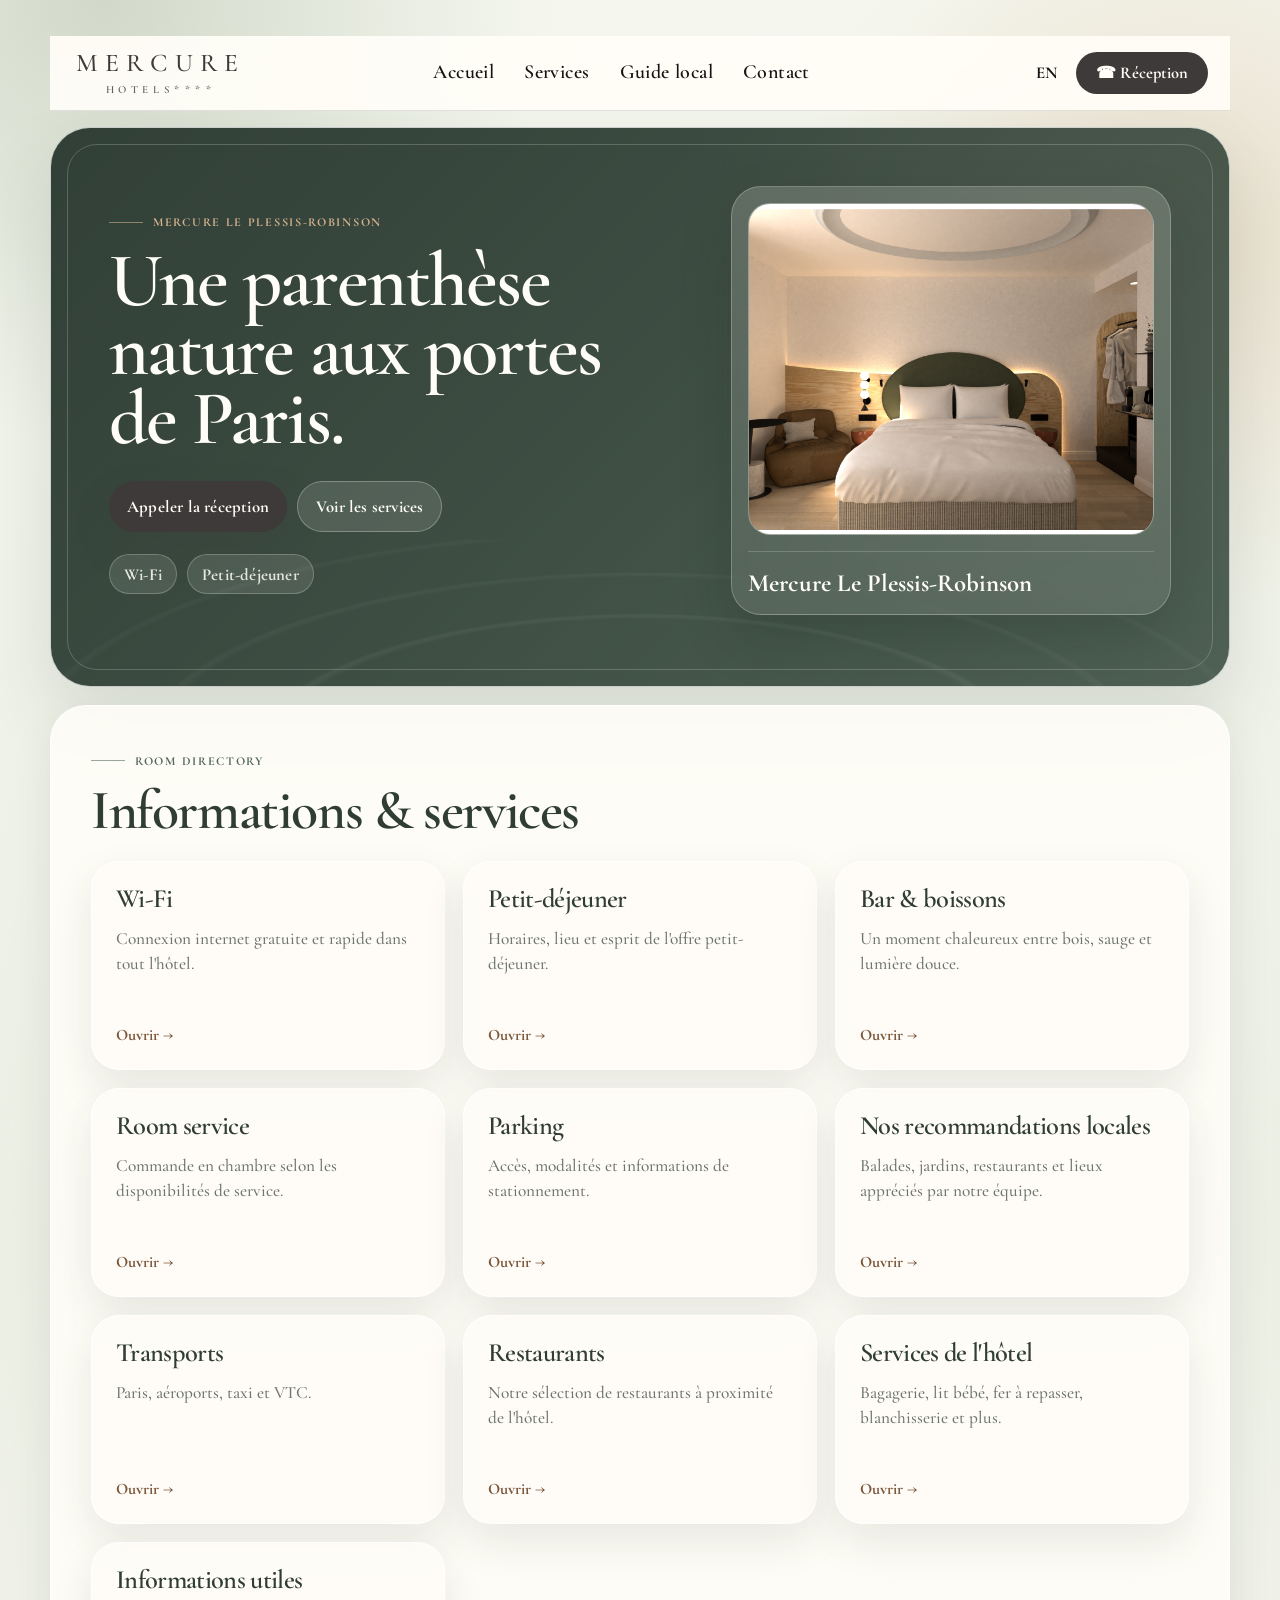
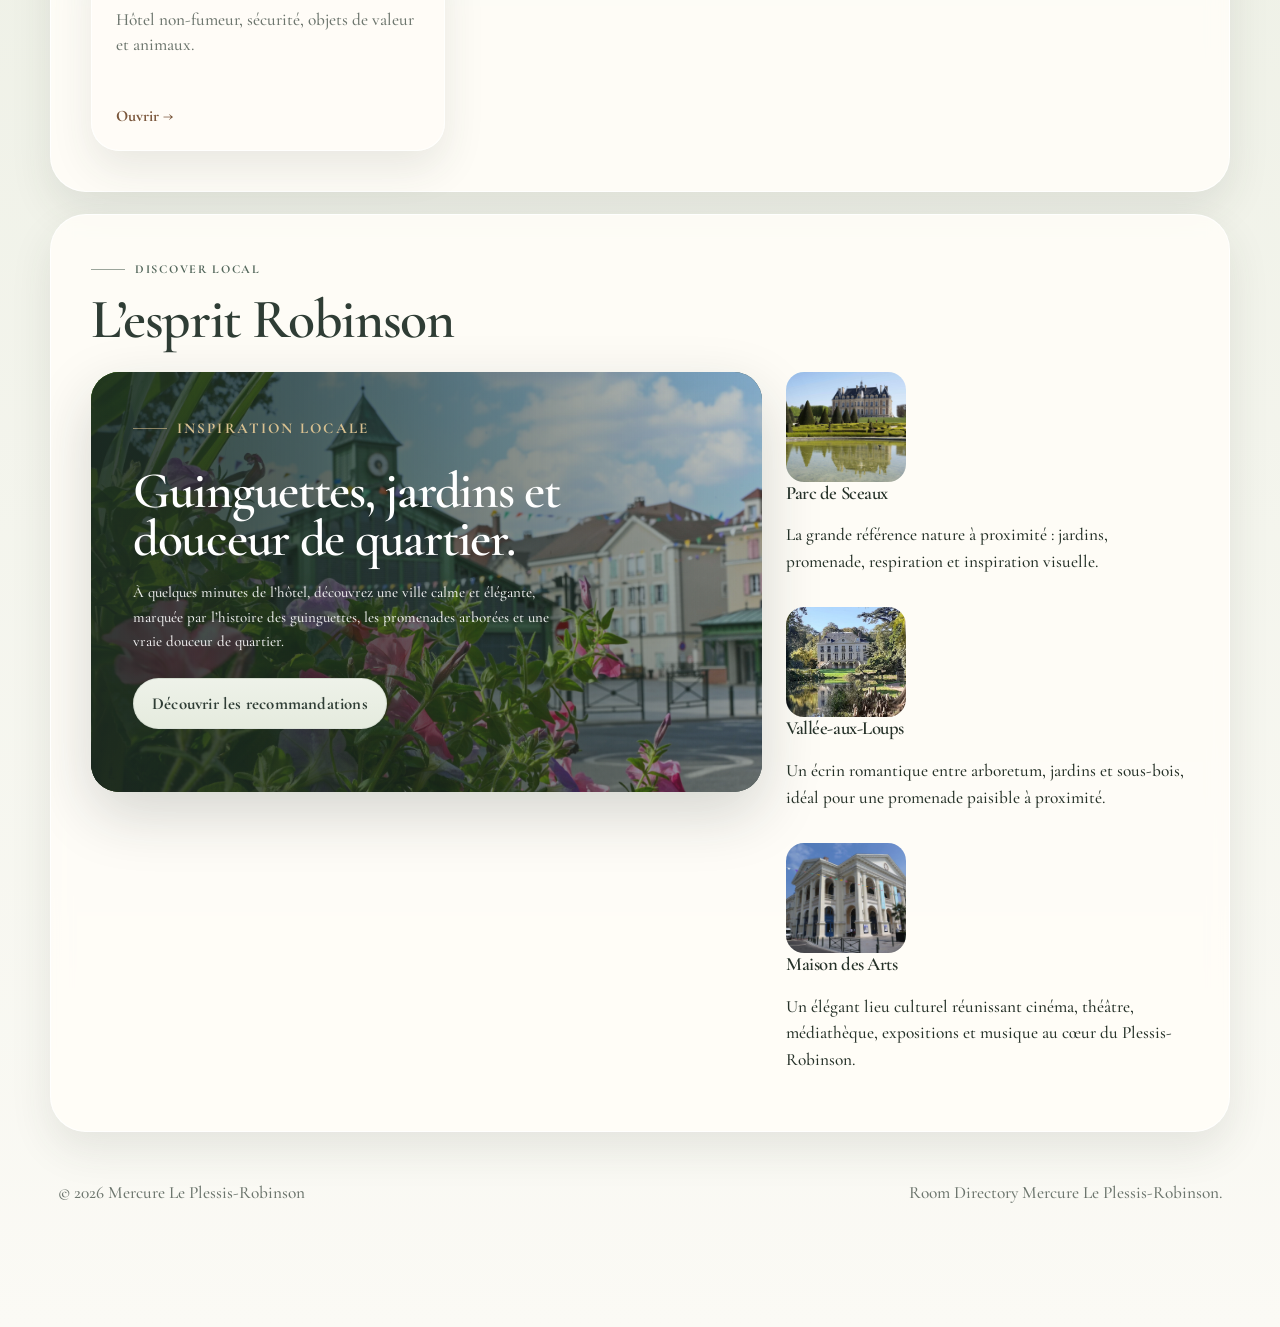
==== index.html @ fd239005 "Update index.html" ====
<!doctype html>
<html lang="fr">
<head>
  <meta charset="utf-8">
  <meta name="viewport" content="width=device-width, initial-scale=1, viewport-fit=cover">
  <meta name="theme-color" content="#82917b">
  <meta name="description" content="Room Directory digital — Mercure Le Plessis-Robinson">
  <title>Room Directory — Mercure Le Plessis-Robinson</title>

  <link rel="preconnect" href="https://fonts.googleapis.com">
  <link rel="preconnect" href="https://fonts.gstatic.com" crossorigin>
<link href="https://fonts.googleapis.com/css2?family=Cormorant+Garamond:wght@400;500;600;700&display=swap" rel="stylesheet">

  <link rel="stylesheet" href="styles.css">
</head>

<body>
  <div class="app">

    <header class="topbar" aria-label="En-tête">
      <a href="#home" class="brand accor-brand" data-link="home" aria-label="Accueil">
        <span class="brand-logo" aria-label="Mercure Hotels">
          <span>MERCURE</span>
          <small>HOTELS****</small>
        </span>
      </a>

      <nav class="desktop-nav" aria-label="Navigation principale">
        <a href="#home" data-link="home">Accueil</a>
        <a href="#services" data-link="services">Services</a>
        <a href="#local" data-link="local">Guide local</a>
<a href="#contact">Contact</a>
      </nav>

      <div class="top-actions">
        <button class="lang-btn" type="button" id="langBtn" aria-label="Changer la langue">EN</button>
        <a class="pill" data-action="phone" href="tel:01.40.838.838">☎ Réception</a>
      </div>
    </header>

    <main id="viewHome">

      <section class="hero" id="home">
        <div class="garden-lines" aria-hidden="true"></div>

        <div class="hero-grid">
          <div>
            <p class="eyebrow" data-content="hero.kicker">Mercure Le Plessis-Robinson</p>

            <h1 data-content="hero.title">
              Une parenthèse nature aux portes de Paris.
            </h1>

            <p class="lead" data-content="hero.text">
              Services de l'hôtel, informations pratiques et recommandations locales.
            </p>

            <div class="hero-actions">
              <a class="btn btn-primary" data-action="phone" href="tel:01.40.838.838" data-ui="callReception">
                Appeler la réception
              </a>

              <a class="btn btn-secondary" href="#services" data-link="services" data-ui="seeServices">
                Voir les services
              </a>
            </div>

            <div class="hero-note" id="heroQuickLinks"></div>
          </div>

          <aside class="hotel-photo-card" aria-label="Photo de l'hôtel">
            <div class="hotel-photo-frame has-image" id="hotelPhotoFrame">
              <img id="hotelHeroImage" src="hotel-hero.png" alt="Photo de l'hôtel Mercure Le Plessis-Robinson">

              <div class="photo-placeholder">
                <span>Photo hôtel</span>
                <strong>hotel-hero.png</strong>
                <small>À ajouter dans GitHub.</small>
              </div>
            </div>

            <div class="hotel-photo-caption">
              <strong data-content="hero.photoTitle">Mercure Le Plessis-Robinson</strong>
            </div>
          </aside>
        </div>
      </section>

      <section class="panel" id="services">
        <div class="section-head">
          <div>
            <p class="eyebrow">Room Directory</p>
            <h2 data-content="texts.servicesTitle">Informations & services</h2>
          </div>
        </div>

        <div class="search-wrap">
          <label class="search-box" aria-label="Recherche">
            <span>⌕</span>
            <input id="search" type="search" placeholder="Petit-déjeuner, parking, Wi-Fi...">
          </label>

          <div class="tabs" id="tabs"></div>
        </div>

        <div class="service-grid" id="serviceGrid"></div>
      </section>

<section class="panel local-panel" id="local">
  <div class="section-head local-section-head">
    <div>
      <p class="eyebrow">Discover Local</p>
      <h2 data-content="texts.localTitle">L’esprit Robinson</h2>
    </div>
  </div>

  <div class="local-experience">
    <article class="local-feature-card">
      <div class="local-feature-image">
        <img src="local-robinson.jpg" alt="Le Plessis-Robinson, esprit guinguette et ville-jardin">
      </div>

      <div class="local-feature-content">
        <p class="eyebrow">Inspiration locale</p>

        <h3 data-content="texts.localHighlightTitle">
          Guinguettes, jardins et douceur de quartier.
        </h3>

        <p data-content="texts.localHighlightText">
          À quelques minutes de l’hôtel, découvrez une ville calme et élégante, marquée par l’histoire des guinguettes, les promenades arborées et une vraie douceur de quartier.
        </p>

        <div class="actions">
<a
  class="btn btn-soft"
  href="#service/discover-local"
  data-ui-fr="Découvrir les recommandations"
  data-ui-en="Discover our recommendations"
>
  Découvrir les recommandations
</a>
        </div>
      </div>
    </article>

    <div class="local-list local-image-list" id="localList"></div>
  </div>
</section>

    </main>

    <section id="viewDetail" class="detail-view"></section>

    <footer class="footer">
      <div>
        © <span id="year"></span>
        <span id="footerHotelName">Mercure Le Plessis-Robinson</span>
      </div>

      <div data-content="texts.footerNote">
        Room Directory Mercure Le Plessis-Robinson.
      </div>
    </footer>

  </div>

  <nav class="mobile-nav" aria-label="Navigation mobile">
    <a href="#home" data-link="home" class="active">
      <span>⌂</span>
      <em>Accueil</em>
    </a>

    <a href="#services" data-link="services">
      <span>☰</span>
      <em>Services</em>
    </a>

    <a href="#local" data-link="local">
      <span>✦</span>
      <em>Local</em>
    </a>

<a href="#contact">
  <span>✆</span>
  <em>Contact</em>
</a>
  </nav>

  <script src="script.js"></script>
</body>
</html>
---- styles.css ----
:root {
  --sage-900: #2f3d35;
  --sage-800: #3f5147;
  --sage-700: #53675b;
  --sage-500: #82917b;
  --sage-300: #b8c3ae;
  --sage-200: #d6dece;
  --sage-100: #eef2e9;
  --wood-900: #563c2b;
  --wood-700: #7a563b;
  --wood-500: #a67a55;
  --wood-300: #d4b28d;
  --stone: #f4f1e8;
  --cream: #fffdf7;
  --text: #263229;
  --text-soft: #6d766e;
  --line: rgba(47, 61, 53, .13);
  --shadow-lg: 0 30px 70px rgba(47, 61, 53, .14);
  --shadow-md: 0 18px 42px rgba(47, 61, 53, .10);
  --font-logo: Inter, ui-sans-serif, system-ui, -apple-system, BlinkMacSystemFont, "Segoe UI", sans-serif;
  --font-display: "Cormorant Garamond", Georgia, "Times New Roman", serif;
  --font-body: Inter, ui-sans-serif, system-ui, -apple-system, BlinkMacSystemFont, "Segoe UI", sans-serif;
  --safe-bottom: env(safe-area-inset-bottom, 0px);
}

* { box-sizing: border-box; }
html { scroll-behavior: smooth; }
body {
  margin: 0;
  min-height: 100vh;
  color: var(--text);
  font-family: var(--font-body);
  background:
    radial-gradient(circle at 8% 0%, rgba(184,195,174,.58), transparent 28rem),
    radial-gradient(circle at 92% 8%, rgba(212,178,141,.34), transparent 24rem),
    linear-gradient(180deg, #f5f7ef 0%, #ecefe4 42%, #fbfaf5 100%);
}

a { color: inherit; text-decoration: none; }
button, input { font: inherit; }
button { cursor: pointer; }
h1, h2, h3, p { margin-top: 0; }

.app {
  width: min(1240px, calc(100% - 34px));
  margin: 0 auto;
  padding: 18px 0 110px;
}

.topbar {
  position: sticky;
  top: 0;
  z-index: 50;
  display: flex;
  justify-content: space-between;
  align-items: center;
  gap: 18px;
  padding: 14px 22px 15px 26px;
  margin-bottom: 24px;
  border-bottom: 1px solid rgba(21,19,19,.12);
  background: rgba(255,253,247,.94);
  backdrop-filter: blur(14px);
}

.brand-logo {
  display: grid;
  text-align: center;
  color: #3d3a39;
  line-height: 1;
  user-select: none;
}
.brand-logo span {
  font-family: var(--font-logo);
  font-size: clamp(1.45rem, 2vw, 1.82rem);
  font-weight: 500;
  letter-spacing: .28em;
}
.brand-logo small {
  margin-top: 9px;
  font-family: var(--font-logo);
  font-size: .68rem;
  font-weight: 600;
  letter-spacing: .42em;
  color: rgba(61,58,57,.82);
}

.desktop-nav {
  flex: 1;
  display: flex;
  align-items: center;
  justify-content: center;
  gap: clamp(20px, 2.35vw, 34px);
}
.desktop-nav a {
  font-family: var(--font-display);
  font-size: 1.08rem;
  font-weight: 600;
  letter-spacing: .018em;
  color: #151313;
  padding: 6px 0;
  border-bottom: 1px solid transparent;
}
.desktop-nav a:hover {
  color: var(--sage-800);
  border-bottom-color: var(--sage-700);
}

.top-actions {
  min-width: 210px;
  display: flex;
  justify-content: flex-end;
  align-items: center;
  gap: 9px;
}
.pill, .lang-btn {
  min-height: 42px;
  display: inline-flex;
  align-items: center;
  justify-content: center;
  border-radius: 999px;
  transition: transform .18s ease, box-shadow .18s ease;
}
.pill {
  padding: 0 20px;
  background: #3d3a39;
  color: #fffdf7;
  font-family: var(--font-display);
  font-size: 1.03rem;
  font-weight: 700;
}
.lang-btn {
  min-width: 42px;
  border: 0;
  background: transparent;
  color: #151313;
  font-family: var(--font-display);
  font-size: 1.04rem;
  font-weight: 600;
}
.pill:hover, .lang-btn:hover, .quick-card:hover, .service-card:hover, .local-item:hover {
  transform: translateY(-2px);
  box-shadow: var(--shadow-md);
}

.hero {
  position: relative;
  overflow: hidden;
  min-height: 560px;
  padding: clamp(26px, 5vw, 62px);
  border-radius: 40px;
  border: 1px solid rgba(255,255,255,.72);
  background:
    linear-gradient(135deg, rgba(47,61,53,.88), rgba(63,81,71,.76)),
    radial-gradient(circle at 86% 20%, rgba(212,178,141,.38), transparent 24rem),
    linear-gradient(135deg, var(--sage-800), var(--sage-500));
  color: var(--cream);
  box-shadow: var(--shadow-lg);
  margin-bottom: 8px;
}
.hero::before {
  content: "";
  position: absolute;
  inset: 16px;
  border-radius: 30px;
  border: 1px solid rgba(255,253,247,.20);
  pointer-events: none;
}
.garden-lines {
  position: absolute;
  inset: auto 0 -64px 0;
  height: 210px;
  opacity: .22;
  background:
    radial-gradient(ellipse at 50% 100%, transparent 0 44%, rgba(255,253,247,.22) 45% 45.5%, transparent 46%),
    radial-gradient(ellipse at 50% 100%, transparent 0 58%, rgba(255,253,247,.16) 59% 59.5%, transparent 60%),
    radial-gradient(ellipse at 50% 100%, transparent 0 72%, rgba(255,253,247,.13) 73% 73.5%, transparent 74%);
}
.hero-grid {
  position: relative;
  z-index: 2;
  min-height: 420px;
  display: grid;
  grid-template-columns: 1.08fr .92fr;
  gap: clamp(26px, 5vw, 58px);
  align-items: center;
}
.eyebrow {
  display: inline-flex;
  align-items: center;
  gap: 10px;
  margin: 0 0 14px;
  color: var(--wood-300);
  font-size: .76rem;
  font-weight: 820;
  letter-spacing: .14em;
  text-transform: uppercase;
}
.eyebrow::before {
  content: "";
  width: 34px;
  height: 1px;
  background: currentColor;
  opacity: .58;
}
h1 {
  max-width: 760px;
  margin-bottom: 20px;
  font-family: var(--font-display);
  font-weight: 600;
  font-size: clamp(3.35rem, 7.4vw, 6.75rem);
  line-height: .84;
  letter-spacing: -.045em;
}
.lead {
  max-width: 640px;
  margin-bottom: 28px;
  color: rgba(255,253,247,.82);
  font-size: clamp(1.04rem, 2vw, 1.22rem);
  line-height: 1.72;
}

.hero-actions, .actions, .hero-note {
  display: flex;
  flex-wrap: wrap;
  gap: 10px;
}
.hero-note { margin-top: 22px; }
.btn, .mini-link {
  min-height: 48px;
  display: inline-flex;
  align-items: center;
  justify-content: center;
  gap: 8px;
  border-radius: 999px;
  font-family: var(--font-display);
  font-size: 1.05rem;
  font-weight: 700;
  letter-spacing: .012em;
  transition: transform .18s ease, box-shadow .18s ease;
}
.btn {
  padding: 14px 18px;
  border: 0;
}
.btn:hover, .mini-link:hover { transform: translateY(-2px); }
.btn-primary { color: var(--cream); background: #3d3a39; box-shadow: 0 16px 36px rgba(61,58,57,.20); }
.btn-secondary { color: var(--cream); background: rgba(255,253,247,.12); border: 1px solid rgba(255,253,247,.28); }
.btn-light { color: var(--sage-900); background: rgba(255,253,247,.88); border: 1px solid var(--line); }
.btn-soft { color: var(--sage-900); background: linear-gradient(180deg, var(--sage-100), #e5ebde); border: 1px solid rgba(83,103,91,.12); }
.mini-link {
  min-height: 40px;
  padding: 0 14px;
  color: rgba(255,253,247,.86);
  background: rgba(255,253,247,.11);
  border: 1px solid rgba(255,253,247,.22);
}

.hotel-photo-card {
  overflow: hidden;
  border-radius: 30px;
  border: 1px solid rgba(255,253,247,.24);
  background: linear-gradient(180deg, rgba(255,253,247,.18), rgba(255,253,247,.10));
  backdrop-filter: blur(14px);
  box-shadow: 0 24px 52px rgba(19,30,24,.18);
  padding: 16px;
}
.hotel-photo-frame {
  position: relative;
  overflow: hidden;
  min-height: 330px;
  border-radius: 22px;
  background:
    linear-gradient(135deg, rgba(238,242,233,.26), rgba(212,178,141,.14)),
    linear-gradient(145deg, rgba(255,253,247,.12), rgba(255,253,247,.04));
  border: 1px solid rgba(255,253,247,.20);
}
.hotel-photo-frame img {
  width: 100%;
  height: 100%;
  min-height: 330px;
  display: block;
  object-fit: cover;
}
.hotel-photo-frame.has-image .photo-placeholder { display: none; }
.photo-placeholder {
  position: absolute;
  inset: 0;
  display: grid;
  place-content: center;
  gap: 8px;
  padding: 26px;
  text-align: center;
  color: rgba(255,253,247,.86);
  background: linear-gradient(145deg, rgba(47,61,53,.38), rgba(47,61,53,.18));
}
.photo-placeholder span {
  justify-self: center;
  width: fit-content;
  padding: 8px 12px;
  border: 1px solid rgba(255,253,247,.28);
  border-radius: 999px;
  font-size: .75rem;
  font-weight: 800;
  letter-spacing: .12em;
  text-transform: uppercase;
}
.photo-placeholder strong {
  font-family: var(--font-display);
  font-size: 1.45rem;
}
.photo-placeholder small {
  max-width: 260px;
  color: rgba(255,253,247,.72);
  line-height: 1.45;
}
.hotel-photo-caption {
  border-top: 1px solid rgba(255,253,247,.18);
  padding-top: 16px;
  margin-top: 16px;
  display: grid;
  gap: 8px;
}
.hotel-photo-caption strong {
  font-family: var(--font-display);
  font-size: 1.55rem;
  color: var(--cream);
}
.hotel-photo-caption span {
  color: rgba(255,253,247,.72);
  line-height: 1.55;
}

.quick-grid {
  position: relative;
  z-index: 7;
  display: grid;
  grid-template-columns: repeat(4, 1fr);
  gap: 14px;
  margin: 24px 0 34px;
}
.quick-card, .panel, .service-card, .local-item {
  border: 1px solid rgba(255,255,255,.82);
  background: rgba(255,253,247,.88);
  box-shadow: var(--shadow-md);
}
.quick-card {
  min-height: 154px;
  display: grid;
  align-content: start;
  gap: 12px;
  padding: 18px;
  border-radius: 26px;
}
.quick-card .emoji, .service-card .icon, .detail-icon {
  display: grid;
  place-items: center;
  background: linear-gradient(145deg, var(--sage-100), var(--sage-200));
}
.quick-card .emoji {
  width: 48px;
  height: 48px;
  border-radius: 17px;
  font-size: 1.3rem;
}
.quick-card strong, .service-card h3, .section-head h2, .detail-content h2, .content-block h3, .side-card h3, .local-highlight h3, .local-item strong {
  font-family: var(--font-display);
  font-weight: 600;
  color: var(--sage-900);
}
.quick-card strong { font-size: 1.22rem; }
.quick-card small, .service-card p, .section-head p:not(.eyebrow), .local-item span, .content-block, .footer {
  color: var(--text-soft);
  line-height: 1.55;
}

.panel {
  margin: 0 0 22px;
  padding: clamp(20px, 4vw, 38px);
  border-radius: 36px;
  backdrop-filter: blur(10px);
}
.section-head {
  display: flex;
  justify-content: space-between;
  align-items: end;
  gap: 20px;
  margin-bottom: 22px;
}
.section-head .eyebrow { color: var(--sage-700); }
.section-head h2 {
  margin-bottom: 0;
  font-size: clamp(2.3rem, 4.35vw, 4rem);
  line-height: .98;
  letter-spacing: -.03em;
}
.section-head p:not(.eyebrow) {
  max-width: 530px;
  margin-bottom: 0;
  line-height: 1.68;
}

.search-wrap {
  display: grid;
  grid-template-columns: 1fr auto;
  gap: 12px;
  margin-bottom: 18px;
}
.search-box {
  min-height: 58px;
  display: flex;
  align-items: center;
  gap: 12px;
  padding: 0 18px;
  border-radius: 999px;
  border: 1px solid var(--line);
  background: rgba(255,253,247,.86);
}
.search-box input {
  width: 100%;
  border: 0;
  outline: 0;
  background: transparent;
  color: var(--text);
}
.tabs {
  display: flex;
  flex-wrap: wrap;
  gap: 8px;
}
.tab {
  padding: 10px 14px;
  border-radius: 999px;
  border: 1px solid var(--line);
  background: rgba(255,253,247,.82);
  color: var(--text-soft);
  font-weight: 760;
}
.tab.active {
  color: var(--cream);
  background: linear-gradient(135deg, var(--sage-700), var(--sage-800));
}

.service-grid {
  display: grid;
  grid-template-columns: repeat(3, 1fr);
  gap: 14px;
  margin-top: 18px;
}
.service-card {
  min-height: 222px;
  display: flex;
  flex-direction: column;
  justify-content: space-between;
  gap: 14px;
  padding: 20px;
  border-radius: 28px;
  transition: transform .18s ease, box-shadow .18s ease;
}
.service-card .icon {
  width: 54px;
  height: 54px;
  border-radius: 18px;
  font-size: 1.45rem;
  margin-bottom: 14px;
}
.service-card h3 {
  margin-bottom: 8px;
  font-size: 1.28rem;
}
.service-card .open {
  color: var(--wood-700);
  font-family: var(--font-display);
  font-weight: 840;
}

.detail-view { display: none; }
.detail-view.active { display: block; }
.detail-card {
  display: grid;
  grid-template-columns: minmax(0, 1fr) 320px;
  gap: 22px;
  align-items: start;
}
.detail-content {
  padding: clamp(22px, 4vw, 42px);
  border-radius: 36px;
  border: 1px solid rgba(255,255,255,.82);
  background: rgba(255,253,247,.90);
  box-shadow: var(--shadow-lg);
}
.detail-title-row {
  display: flex;
  align-items: center;
  gap: 14px;
  margin-bottom: 12px;
}
.detail-title-row .eyebrow { color: var(--sage-700); }
.detail-icon {
  width: 60px;
  height: 60px;
  border-radius: 20px;
  font-size: 1.65rem;
}
.detail-content h2 {
  margin-bottom: 12px;
  font-size: clamp(2.25rem, 5vw, 4.35rem);
  line-height: .94;
  letter-spacing: -.048em;
}
.detail-content .summary {
  max-width: 760px;
  margin-bottom: 24px;
  color: var(--text-soft);
  font-size: 1.07rem;
  line-height: 1.72;
}
.content-block { color: #445046; line-height: 1.75; }
.content-block h3 {
  margin-top: 26px;
  margin-bottom: 8px;
  font-size: 1.28rem;
}
.content-block ul { padding-left: 20px; }
.content-block li { margin: 8px 0; }
.notice-box {
  margin: 16px 0;
  padding: 18px;
  border-radius: 22px;
  border: 1px solid rgba(83,103,91,.18);
  background: linear-gradient(180deg, rgba(214,222,206,.56), rgba(244,241,232,.88));
}

.side-card {
  position: sticky;
  top: 94px;
  padding: 22px;
  border-radius: 30px;
  color: var(--cream);
  background:
    radial-gradient(circle at top right, rgba(212,178,141,.34), transparent 14rem),
    linear-gradient(150deg, var(--sage-800), var(--sage-900));
  box-shadow: var(--shadow-lg);
}
.side-card h3 {
  margin-bottom: 10px;
  font-size: 1.75rem;
  color: var(--cream);
}
.side-card p {
  color: rgba(255,253,247,.74);
  line-height: 1.62;
}
.side-card .btn {
  width: 100%;
  margin-top: 8px;
}

.local-layout {
  display: grid;
  grid-template-columns: 1.1fr .9fr;
  gap: 16px;
}
.local-highlight {
  min-height: 350px;
  padding: 30px;
  border-radius: 34px;
  border: 1px solid rgba(255,255,255,.78);
  background:
    radial-gradient(circle at right top, rgba(184,195,174,.42), transparent 20rem),
    linear-gradient(145deg, rgba(255,253,247,.92), rgba(238,242,233,.82));
  box-shadow: var(--shadow-md);
  display: flex;
  flex-direction: column;
  justify-content: end;
}
.local-highlight h3 {
  margin-bottom: 10px;
  font-size: clamp(2.1rem, 4vw, 3.35rem);
  line-height: .98;
}
.local-list {
  display: grid;
  gap: 12px;
}
.local-item {
  padding: 18px;
  border-radius: 24px;
  transition: transform .18s ease, box-shadow .18s ease;
}
.local-item strong {
  display: block;
  margin-bottom: 7px;
  font-size: 1.22rem;
}

.footer {
  display: flex;
  justify-content: space-between;
  flex-wrap: wrap;
  gap: 14px;
  padding: 26px 8px 10px;
  line-height: 1.58;
}
.mobile-nav {
  display: none;
  position: fixed;
  left: 12px;
  right: 12px;
  bottom: calc(12px + var(--safe-bottom));
  z-index: 70;
  grid-template-columns: repeat(4, 1fr);
  gap: 4px;
  padding: 8px;
  border-radius: 24px;
  border: 1px solid rgba(255,255,255,.82);
  background: rgba(251,250,245,.92);
  backdrop-filter: blur(18px);
  box-shadow: 0 18px 42px rgba(47,61,53,.18);
}
.mobile-nav a {
  display: grid;
  place-items: center;
  gap: 2px;
  padding: 8px 4px;
  border-radius: 18px;
  color: var(--text-soft);
  font-size: .78rem;
  font-weight: 800;
}
.mobile-nav a.active {
  background: linear-gradient(145deg, var(--sage-200), var(--sage-300));
  color: var(--sage-900);
}
.mobile-nav span { font-size: 1.12rem; }

.hidden { display: none !important; }
.back-btn { margin-bottom: 18px; }
.empty {
  padding: 30px;
  text-align: center;
  color: var(--text-soft);
  border: 1px dashed rgba(47,61,53,.22);
  border-radius: 24px;
  background: rgba(255,253,247,.68);
}

@media (max-width: 920px) {
  .desktop-nav { display: none; }
  .topbar {
    border-radius: 999px;
    padding: 10px 12px;
    top: 10px;
    border: 1px solid rgba(255,255,255,.68);
    box-shadow: 0 14px 38px rgba(47,61,53,.09);
  }
  .hero-grid, .detail-card, .local-layout { grid-template-columns: 1fr; }
  .quick-grid { grid-template-columns: repeat(2, 1fr); }
  .service-grid { grid-template-columns: repeat(2, 1fr); }
  .side-card { position: static; }
  .top-actions { min-width: auto; }
}
@media (max-width: 640px) {
  .app { width: min(100% - 20px, 1180px); padding-top: 10px; }
  .pill {
    min-height: 42px;
    width: 42px;
    overflow: hidden;
    padding: 0;
    font-size: 0;
  }
  .pill::before {
    content: "☎";
    font-size: 1rem;
  }
  .brand-logo span { font-size: 1.12rem; letter-spacing: .22em; }
  .brand-logo small { font-size: .58rem; margin-top: 6px; letter-spacing: .34em; }
  .hero { min-height: auto; padding: 24px 18px 34px; border-radius: 30px; }
  .hero::before { inset: 10px; border-radius: 22px; }
  h1 { font-size: clamp(3rem, 14vw, 4.75rem); }
  .lead { font-size: 1rem; }
  .hotel-photo-card { padding: 12px; }
  .hotel-photo-frame, .hotel-photo-frame img { min-height: 250px; }
  .quick-grid { margin: -28px 8px 28px; gap: 10px; }
  .quick-card { min-height: 140px; padding: 16px; border-radius: 22px; }
  .section-head { display: grid; }
  .search-wrap { grid-template-columns: 1fr; }
  .service-grid { grid-template-columns: 1fr; }
  .service-card { min-height: 174px; }
  .panel { border-radius: 30px; padding: 18px; }
  .detail-content { border-radius: 30px; padding: 20px; }
  .mobile-nav { display: grid; }
  .footer { padding-bottom: 92px; }
}
.service-shortcuts {
  display: grid;
  grid-template-columns: repeat(6, 1fr);
  gap: 12px;
  margin-bottom: 26px;
}

.shortcut-card {
  min-height: 120px;
  padding: 18px 14px;
  border-radius: 24px;
  border: 1px solid rgba(47, 61, 53, .10);
  background: linear-gradient(180deg, rgba(255,253,247,.96), rgba(238,242,233,.88));
  box-shadow: 0 12px 28px rgba(47,61,53,.08);
  display: grid;
  align-content: center;
  justify-items: center;
  gap: 10px;
  text-align: center;
  transition: transform .18s ease, box-shadow .18s ease;
}

.shortcut-card:hover {
  transform: translateY(-2px);
  box-shadow: 0 18px 36px rgba(47,61,53,.12);
}

.shortcut-icon {
  width: 48px;
  height: 48px;
  display: grid;
  place-items: center;
  border-radius: 16px;
  background: linear-gradient(145deg, var(--sage-100), var(--sage-200));
  font-size: 1.35rem;
}

.shortcut-card strong {
  font-family: var(--font-display);
  font-size: 1.1rem;
  color: var(--sage-900);
}

.search-wrap {
  display: none;
}
/* Amélioration menu principal */
.desktop-nav a {
  font-size: 1.28rem;
  font-weight: 600;
  letter-spacing: .02em;
}

@media (max-width: 920px) {
  .desktop-nav a {
    font-size: 1.12rem;
  }
}
/* Pop-up services */
body.modal-open {
  overflow: hidden;
}

.service-modal {
  position: fixed;
  inset: 0;
  z-index: 999;
  display: none;
  align-items: center;
  justify-content: center;
  padding: 24px;
}

.service-modal.is-open {
  display: flex;
}

.service-modal-backdrop {
  position: absolute;
  inset: 0;
  background: rgba(21, 28, 23, .58);
  backdrop-filter: blur(10px);
}

.service-modal-dialog {
  position: relative;
  z-index: 1;
  width: min(760px, 100%);
  max-height: min(82vh, 760px);
  overflow: auto;
  border-radius: 34px;
  border: 1px solid rgba(255, 255, 255, .72);
  background: rgba(255, 253, 247, .96);
  box-shadow: 0 34px 90px rgba(21, 28, 23, .28);
  padding: clamp(22px, 4vw, 38px);
}

.service-modal-close {
  position: sticky;
  top: 0;
  float: right;
  width: 42px;
  height: 42px;
  border: 1px solid rgba(47, 61, 53, .14);
  border-radius: 50%;
  background: #fffdf7;
  color: var(--sage-900);
  font-size: 1.4rem;
  line-height: 1;
  z-index: 2;
}

.service-modal-head {
  display: flex;
  align-items: center;
  gap: 16px;
  margin-bottom: 18px;
  padding-right: 54px;
}

.service-modal-icon {
  width: 62px;
  height: 62px;
  flex: 0 0 auto;
  display: grid;
  place-items: center;
  border-radius: 20px;
  background: linear-gradient(145deg, var(--sage-100), var(--sage-200));
  font-size: 1.7rem;
}

.service-modal-title {
  margin: 0;
  font-family: var(--font-display);
  font-size: clamp(2.1rem, 5vw, 3.6rem);
  line-height: .95;
  color: var(--sage-900);
}

.service-modal-summary {
  margin: 0 0 24px;
  color: var(--text-soft);
  font-size: 1.06rem;
  line-height: 1.65;
}

.service-modal-content {
  color: #445046;
  line-height: 1.75;
}

.service-modal-content h3 {
  margin-top: 24px;
  margin-bottom: 8px;
  font-family: var(--font-display);
  font-size: 1.28rem;
  color: var(--sage-900);
}

.service-modal-content ul {
  padding-left: 20px;
}

.service-modal-content li {
  margin: 8px 0;
}

.service-modal-actions {
  display: flex;
  flex-wrap: wrap;
  gap: 10px;
  margin-top: 26px;
}

@media (max-width: 640px) {
  .service-modal {
    padding: 12px;
    align-items: end;
  }

  .service-modal-dialog {
    max-height: 86vh;
    border-radius: 28px 28px 18px 18px;
    padding: 20px;
  }

  .service-modal-head {
    align-items: flex-start;
  }

  .service-modal-icon {
    width: 52px;
    height: 52px;
    border-radius: 17px;
    font-size: 1.45rem;
  }

  .service-modal-title {
    font-size: 2.25rem;
  }
}
/* ============================= */
/* CORRECTION AFFICHAGE DESKTOP */
/* ============================= */

body {
  margin: 0;
  overflow-x: hidden;
}

.app {
  width: min(1180px, calc(100% - 48px));
  max-width: 1180px;
  margin: 0 auto;
}

/* Header plus large et mieux équilibré */
.topbar {
  width: 100%;
  box-sizing: border-box;
  margin: 18px auto 16px;
}

/* Hero plus confortable */
.hero {
  width: 100%;
  box-sizing: border-box;
  padding: 58px 58px 54px;
}

.hero-grid {
  display: grid;
  grid-template-columns: minmax(0, 1.15fr) minmax(340px, 440px);
  gap: 56px;
  align-items: center;
}

.hero h1 {
  max-width: 620px;
  font-size: clamp(58px, 6vw, 92px);
  line-height: 0.9;
}

.hero .lead {
  max-width: 600px;
  font-size: 17px;
  line-height: 1.55;
}

.hotel-photo-card {
  width: 100%;
  max-width: 440px;
  justify-self: end;
}

.hotel-photo-frame {
  width: 100%;
}

.hotel-photo-frame img {
  width: 100%;
  height: auto;
  display: block;
}

/* Section services plus large */
.panel {
  width: 100%;
  box-sizing: border-box;
  padding: 40px;
  margin-top: 18px;
}

/* Grille services plus lisible */
.service-grid {
  display: grid;
  grid-template-columns: repeat(3, minmax(0, 1fr));
  gap: 18px;
}

.service-card {
  min-height: 170px;
  padding: 24px;
  box-sizing: border-box;
}

.service-card h3 {
  font-size: 17px;
  margin-top: 14px;
  margin-bottom: 8px;
}

.service-card p {
  font-size: 14px;
  line-height: 1.45;
}

.service-card .open {
  font-size: 13px;
  margin-top: 18px;
}

/* Barre recherche / onglets */
.search-wrap {
  margin-bottom: 24px;
}

.tabs {
  display: flex;
  flex-wrap: wrap;
  gap: 8px;
}

/* Local et contact */
.local-layout {
  display: grid;
  grid-template-columns: minmax(0, 1fr) minmax(320px, 420px);
  gap: 24px;
}

.footer {
  width: 100%;
  box-sizing: border-box;
}

/* Tablette */
@media (max-width: 980px) {
  .app {
    width: min(100% - 28px, 760px);
  }

  .hero {
    padding: 38px 28px;
  }

  .hero-grid {
    grid-template-columns: 1fr;
    gap: 32px;
  }

  .hotel-photo-card {
    justify-self: start;
    max-width: 100%;
  }

  .service-grid {
    grid-template-columns: repeat(2, minmax(0, 1fr));
  }

  .local-layout {
    grid-template-columns: 1fr;
  }
}

/* Mobile */
@media (max-width: 640px) {
  .app {
    width: 100%;
    padding: 0 12px 90px;
    box-sizing: border-box;
  }

  .topbar {
    margin-top: 10px;
  }

  .desktop-nav {
    display: none;
  }

  .hero {
    padding: 30px 20px;
  }

  .hero h1 {
    font-size: clamp(44px, 15vw, 64px);
  }

  .panel {
    padding: 26px 18px;
  }

  .service-grid {
    grid-template-columns: 1fr;
  }

  .service-card {
    min-height: 150px;
  }
}
/* ============================= */
/* SECTION LOCALE AVEC IMAGES */
/* ============================= */

.local-panel {
  overflow: hidden;
}

.local-section-head {
  margin-bottom: 24px;
}

.local-experience {
  display: grid;
  grid-template-columns: minmax(0, 1.35fr) minmax(320px, 0.85fr);
  gap: 24px;
  align-items: stretch;
}

.local-feature-card {
  position: relative;
  min-height: 420px;
  border-radius: 28px;
  overflow: hidden;
  background: #26382f;
  box-shadow: 0 22px 60px rgba(27, 39, 32, 0.18);
}

.local-feature-image {
  position: absolute;
  inset: 0;
}

.local-feature-image img {
  width: 100%;
  height: 100%;
  display: block;
  object-fit: cover;
}

.local-feature-card::after {
  content: "";
  position: absolute;
  inset: 0;
  background:
    linear-gradient(90deg, rgba(28, 42, 34, 0.88) 0%, rgba(28, 42, 34, 0.68) 42%, rgba(28, 42, 34, 0.18) 100%),
    linear-gradient(0deg, rgba(28, 42, 34, 0.38), rgba(28, 42, 34, 0.08));
  z-index: 1;
}

.local-feature-content {
  position: relative;
  z-index: 2;
  max-width: 520px;
  padding: 42px;
  color: #fff;
}

.local-feature-content .eyebrow {
  color: #d8c090;
}

.local-feature-content h3 {
  margin: 12px 0 16px;
  font-family: "Cormorant Garamond", serif;
  font-size: clamp(38px, 4.5vw, 62px);
  line-height: 0.92;
  letter-spacing: -0.04em;
}

.local-feature-content p {
  max-width: 460px;
  font-size: 15px;
  line-height: 1.65;
  color: rgba(255, 255, 255, 0.88);
}

.local-feature-content .actions {
  margin-top: 24px;
}

.local-image-list {
  display: grid;
  grid-template-columns: 1fr;
  gap: 14px;
}

.local-image-card {
  display: grid;
  grid-template-columns: 132px minmax(0, 1fr);
  gap: 16px;
  min-height: 124px;
  padding: 12px;
  border-radius: 22px;
  background: rgba(255, 252, 246, 0.9);
  border: 1px solid rgba(58, 74, 62, 0.10);
  text-decoration: none;
  color: inherit;
  box-shadow: 0 12px 28px rgba(27, 39, 32, 0.08);
  transition: transform 0.18s ease, box-shadow 0.18s ease, border-color 0.18s ease;
}

.local-image-card:hover {
  transform: translateY(-3px);
  box-shadow: 0 20px 42px rgba(27, 39, 32, 0.14);
  border-color: rgba(58, 74, 62, 0.22);
}

.local-card-image {
  overflow: hidden;
  border-radius: 16px;
  background:
    radial-gradient(circle at 30% 20%, rgba(255,255,255,0.8), transparent 30%),
    linear-gradient(135deg, #dfe8dc, #aab9a4);
}

.local-card-image img {
  width: 100%;
  height: 100%;
  min-height: 100px;
  display: block;
  object-fit: cover;
}

.local-card-content {
  display: flex;
  flex-direction: column;
  justify-content: center;
  gap: 7px;
  padding-right: 6px;
}

.local-card-content strong {
  font-family: "Cormorant Garamond", serif;
  font-size: 24px;
  line-height: 1;
  color: #26382f;
}

.local-card-content span {
  font-size: 13px;
  line-height: 1.48;
  color: #5d695f;
}

@media (max-width: 980px) {
  .local-experience {
    grid-template-columns: 1fr;
  }

  .local-feature-card {
    min-height: 360px;
  }
}

@media (max-width: 640px) {
  .local-feature-card {
    min-height: 430px;
  }

  .local-feature-card::after {
    background: linear-gradient(0deg, rgba(28, 42, 34, 0.92) 0%, rgba(28, 42, 34, 0.68) 58%, rgba(28, 42, 34, 0.18) 100%);
  }

  .local-feature-content {
    position: absolute;
    left: 0;
    right: 0;
    bottom: 0;
    padding: 28px 22px;
  }

  .local-feature-content h3 {
    font-size: 40px;
  }

  .local-image-card {
    grid-template-columns: 104px minmax(0, 1fr);
    gap: 12px;
  }

  .local-card-content strong {
    font-size: 21px;
  }

  .local-card-content span {
    font-size: 12px;
  }
}
/* ============================= */
/* CORRECTION IMAGE SECTION LOCAL */
/* ============================= */

.local-panel {
  overflow: hidden;
}

.local-experience {
  display: grid;
  grid-template-columns: minmax(0, 1.25fr) minmax(300px, 0.75fr);
  gap: 24px;
  align-items: stretch;
}

.local-feature-card {
  position: relative;
  min-height: 360px;
  max-height: 420px;
  border-radius: 28px;
  overflow: hidden;
  background: #26382f;
  box-shadow: 0 22px 60px rgba(27, 39, 32, 0.18);
}

/* Cadre image */
.local-feature-image {
  position: absolute;
  inset: 0;
  width: 100%;
  height: 100%;
}

/* Image toujours contenue */
.local-feature-image img,
.local-feature-card > img {
  width: 100% !important;
  height: 100% !important;
  max-width: 100% !important;
  display: block;
  object-fit: cover;
}

/* Voile foncé au-dessus de l'image */
.local-feature-card::after {
  content: "";
  position: absolute;
  inset: 0;
  z-index: 1;
  background:
    linear-gradient(90deg, rgba(28, 42, 34, 0.88) 0%, rgba(28, 42, 34, 0.62) 45%, rgba(28, 42, 34, 0.18) 100%),
    linear-gradient(0deg, rgba(28, 42, 34, 0.28), rgba(28, 42, 34, 0.08));
}

/* Texte au-dessus de l'image */
.local-feature-content {
  position: relative;
  z-index: 2;
  max-width: 520px;
  padding: 42px;
  color: #fff;
}

.local-feature-content .eyebrow {
  color: #d8c090;
}

.local-feature-content h3 {
  margin: 12px 0 16px;
  font-family: "Cormorant Garamond", serif;
  font-size: clamp(36px, 4vw, 56px);
  line-height: 0.95;
}

.local-feature-content p {
  max-width: 460px;
  font-size: 15px;
  line-height: 1.65;
  color: rgba(255, 255, 255, 0.9);
}

/* Cartes de droite */
.local-image-list {
  display: grid;
  grid-template-columns: 1fr;
  gap: 14px;
}

.local-image-card {
  display: grid;
  grid-template-columns: 120px minmax(0, 1fr);
  gap: 14px;
  min-height: 118px;
  padding: 12px;
  border-radius: 22px;
  background: rgba(255, 252, 246, 0.92);
  border: 1px solid rgba(58, 74, 62, 0.10);
  text-decoration: none;
  color: inherit;
  overflow: hidden;
}

.local-card-image {
  overflow: hidden;
  border-radius: 16px;
  background: #dfe8dc;
}

.local-card-image img {
  width: 100%;
  height: 100%;
  min-height: 94px;
  display: block;
  object-fit: cover;
}

.local-card-content {
  display: flex;
  flex-direction: column;
  justify-content: center;
  gap: 7px;
}

.local-card-content strong {
  font-family: "Cormorant Garamond", serif;
  font-size: 22px;
  line-height: 1;
  color: #26382f;
}

.local-card-content span {
  font-size: 13px;
  line-height: 1.45;
  color: #5d695f;
}

/* Responsive */
@media (max-width: 980px) {
  .local-experience {
    grid-template-columns: 1fr;
  }

  .local-feature-card {
    min-height: 340px;
  }
}

@media (max-width: 640px) {
  .local-feature-card {
    min-height: 420px;
    max-height: none;
  }

  .local-feature-content {
    position: absolute;
    left: 0;
    right: 0;
    bottom: 0;
    padding: 26px 22px;
  }

  .local-feature-content h3 {
    font-size: 38px;
  }

  .local-image-card {
    grid-template-columns: 96px minmax(0, 1fr);
  }
}
/* ============================= */
/* POLICE UNIQUE - CORMORANT */
/* ============================= */

:root {
  --font-logo: "Cormorant Garamond", Georgia, "Times New Roman", serif;
  --font-display: "Cormorant Garamond", Georgia, "Times New Roman", serif;
  --font-body: "Cormorant Garamond", Georgia, "Times New Roman", serif;
}

html,
body,
button,
input,
textarea,
select,
a,
p,
span,
strong,
small,
em,
label,
div,
li,
h1,
h2,
h3,
h4,
h5,
h6 {
  font-family: "Cormorant Garamond", Georgia, "Times New Roman", serif !important;
}

/* Ajustement général pour que la police reste lisible */
body {
  font-weight: 500;
}

p,
.service-card p,
.local-card-content span,
.service-modal-summary,
.service-modal-content,
.content-block,
.footer {
  font-size: 1.08rem;
  line-height: 1.55;
  font-weight: 500;
}

/* Titres élégants et cohérents */
h1,
h2,
h3,
.section-head h2,
.service-modal-title,
.local-feature-content h3,
.local-card-content strong,
.service-card h3,
.detail-content h2 {
  font-weight: 600;
  letter-spacing: -0.025em;
}

/* Menu plus premium avec la même police */
.desktop-nav a {
  font-family: "Cormorant Garamond", Georgia, "Times New Roman", serif !important;
  font-size: 1.25rem;
  font-weight: 600;
}

/* Logo Mercure harmonisé */
.brand-logo span,
.brand-logo small {
  font-family: "Cormorant Garamond", Georgia, "Times New Roman", serif !important;
}

/* Boutons harmonisés */
.btn,
.pill,
.lang-btn,
.mini-link,
.tab,
.service-card .open {
  font-family: "Cormorant Garamond", Georgia, "Times New Roman", serif !important;
  font-weight: 700;
}
/* ============================= */
/* SUPPRESSION DES ICÔNES / EMOJIS */
/* ============================= */

/* Icônes des cartes services */
.service-card .icon {
  display: none !important;
}

/* Icône dans les pop-up */
.service-modal-icon {
  display: none !important;
}

/* Anciennes icônes éventuelles */
.quick-card .emoji,
.shortcut-icon,
.detail-icon {
  display: none !important;
}

/* Rééquilibrage des cartes sans icône */
.service-card h3 {
  margin-top: 0 !important;
  margin-bottom: 10px;
}

.service-card {
  justify-content: space-between;
}

/* Rééquilibrage de la pop-up sans icône */
.service-modal-head {
  gap: 0 !important;
  padding-right: 54px;
}

.service-modal-title {
  margin-top: 0;
}
/* ============================= */
/* TITRES CARTES SERVICES PLUS GRANDS */
/* ============================= */

.service-card h3 {
  font-size: 1.65rem !important;
  line-height: 1.05 !important;
  margin-top: 0 !important;
  margin-bottom: 12px !important;
  font-weight: 600 !important;
}

.service-card p {
  font-size: 1.08rem !important;
  line-height: 1.45 !important;
}
/* Cartes des recommandations locales */

.local-list-link {
  color: inherit;
  text-decoration: none;
  cursor: pointer;
}

.local-list-thumbnail {
  width: 120px;
  min-width: 120px;
  height: 110px;
  overflow: hidden;
  border-radius: 18px;
  background: #dfe8dc;
}

.local-list-thumbnail img {
  display: block;
  width: 100%;
  height: 100%;
  object-fit: cover;
  object-position: center;
  transition: transform 0.3s ease;
}

.local-list-link:hover .local-list-thumbnail img {
  transform: scale(1.05);
}

.local-list-link:hover {
  transform: translateY(-2px);
}

.local-list-link:focus-visible {
  outline: 2px solid #82917b;
  outline-offset: 4px;
}

.local-list-content {
  min-width: 0;
}

.local-list-content h3 {
  margin-top: 0;
}

@media (max-width: 640px) {
  .local-list-thumbnail {
    width: 96px;
    min-width: 96px;
    height: 96px;
    border-radius: 15px;
  }
}
.service-card .open {
  font-size: 1rem !important;
  margin-top: 18px !important;
}
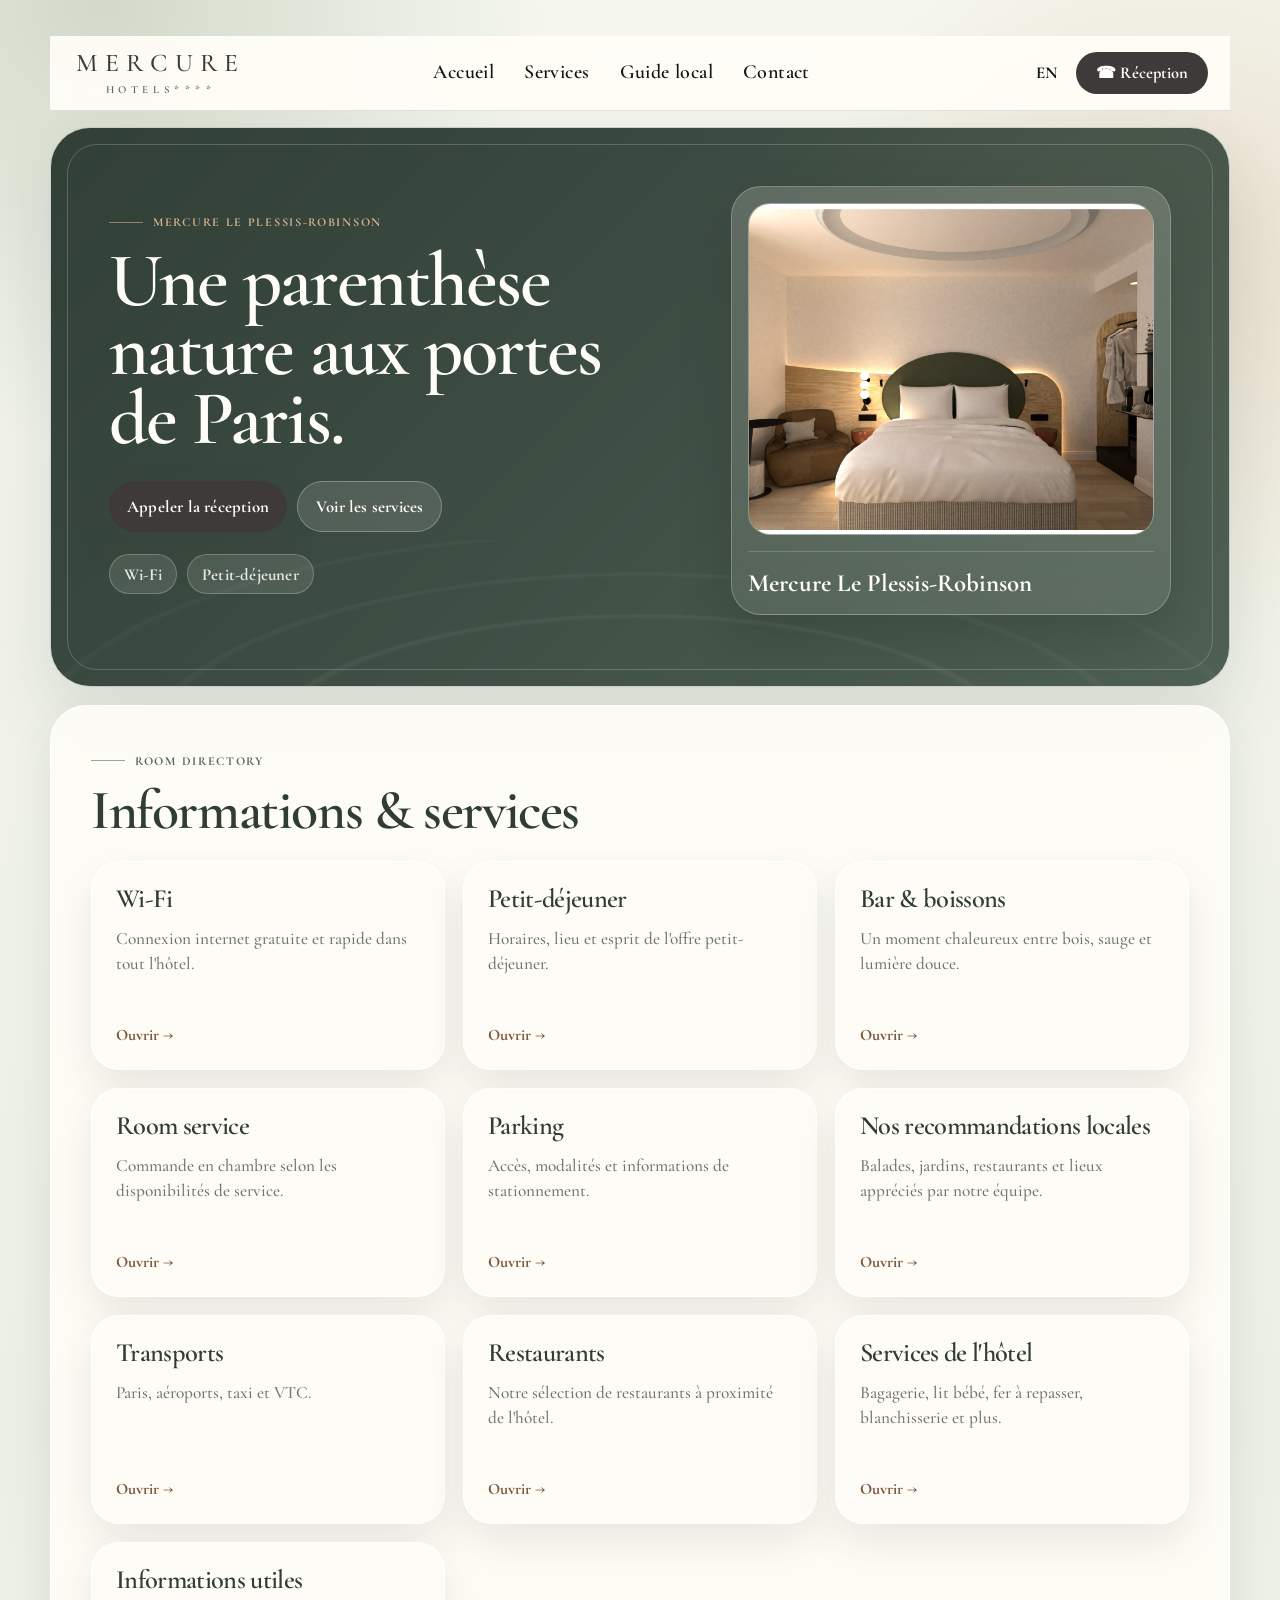
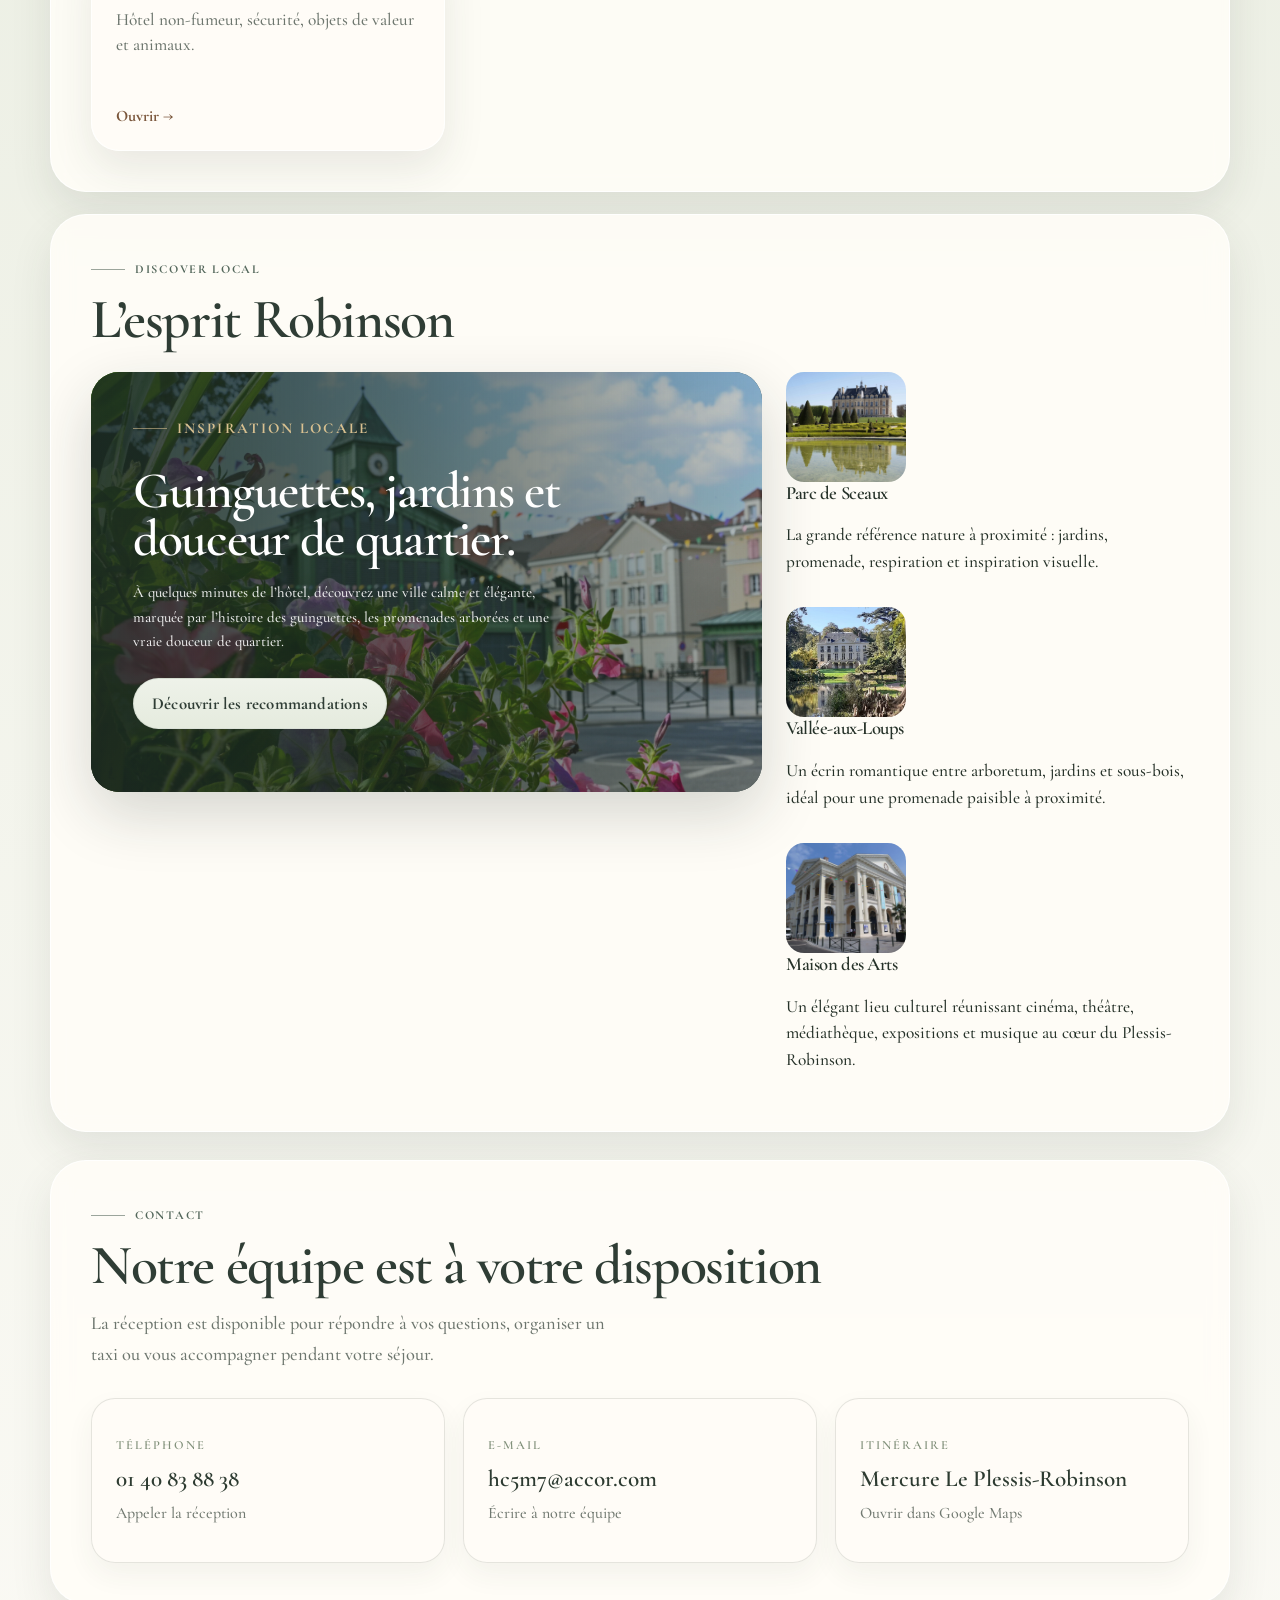
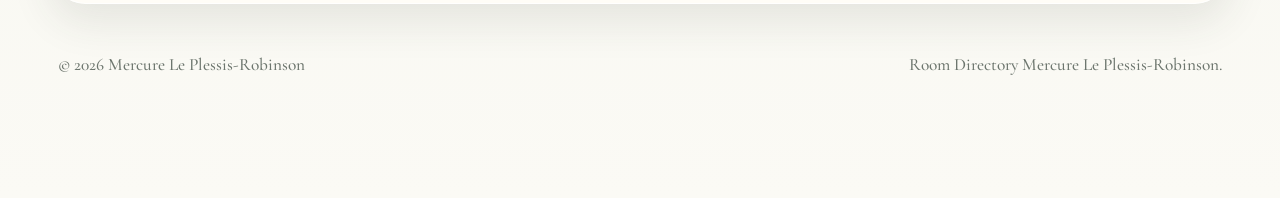
==== commit e4afd831: "Update index.html" ====
--- a/index.html
+++ b/index.html
@@ -2,191 +2,483 @@
 <html lang="fr">
 <head>
   <meta charset="utf-8">
-  <meta name="viewport" content="width=device-width, initial-scale=1, viewport-fit=cover">
+
+  <meta
+    name="viewport"
+    content="width=device-width, initial-scale=1, viewport-fit=cover"
+  >
+
   <meta name="theme-color" content="#82917b">
-  <meta name="description" content="Room Directory digital — Mercure Le Plessis-Robinson">
+
+  <meta
+    name="description"
+    content="Room Directory digital — Mercure Le Plessis-Robinson"
+  >
+
   <title>Room Directory — Mercure Le Plessis-Robinson</title>
 
   <link rel="preconnect" href="https://fonts.googleapis.com">
-  <link rel="preconnect" href="https://fonts.gstatic.com" crossorigin>
-<link href="https://fonts.googleapis.com/css2?family=Cormorant+Garamond:wght@400;500;600;700&display=swap" rel="stylesheet">
+  <link
+    rel="preconnect"
+    href="https://fonts.gstatic.com"
+    crossorigin
+  >
+
+  <link
+    href="https://fonts.googleapis.com/css2?family=Cormorant+Garamond:wght@400;500;600;700&display=swap"
+    rel="stylesheet"
+  >
 
   <link rel="stylesheet" href="styles.css">
 </head>
 
 <body>
+
   <div class="app">
 
+    <!-- EN-TÊTE -->
     <header class="topbar" aria-label="En-tête">
-      <a href="#home" class="brand accor-brand" data-link="home" aria-label="Accueil">
+
+      <a
+        href="#home"
+        class="brand accor-brand"
+        data-link="home"
+        aria-label="Accueil"
+      >
         <span class="brand-logo" aria-label="Mercure Hotels">
           <span>MERCURE</span>
           <small>HOTELS****</small>
         </span>
       </a>
 
+      <!-- NAVIGATION ORDINATEUR -->
       <nav class="desktop-nav" aria-label="Navigation principale">
-        <a href="#home" data-link="home">Accueil</a>
-        <a href="#services" data-link="services">Services</a>
-        <a href="#local" data-link="local">Guide local</a>
-<a href="#contact">Contact</a>
+
+        <a href="#home" data-link="home">
+          Accueil
+        </a>
+
+        <a href="#services" data-link="services">
+          Services
+        </a>
+
+        <a href="#local" data-link="local">
+          Guide local
+        </a>
+
+        <!-- Pas de data-link ici -->
+        <a href="#contact">
+          Contact
+        </a>
+
       </nav>
 
       <div class="top-actions">
-        <button class="lang-btn" type="button" id="langBtn" aria-label="Changer la langue">EN</button>
-        <a class="pill" data-action="phone" href="tel:01.40.838.838">☎ Réception</a>
+
+        <button
+          class="lang-btn"
+          type="button"
+          id="langBtn"
+          aria-label="Changer la langue"
+        >
+          EN
+        </button>
+
+        <a
+          class="pill"
+          data-action="phone"
+          href="tel:+33140838838"
+        >
+          ☎ Réception
+        </a>
+
       </div>
+
     </header>
 
+    <!-- CONTENU PRINCIPAL -->
     <main id="viewHome">
 
+      <!-- ACCUEIL -->
       <section class="hero" id="home">
+
         <div class="garden-lines" aria-hidden="true"></div>
 
         <div class="hero-grid">
+
           <div>
-            <p class="eyebrow" data-content="hero.kicker">Mercure Le Plessis-Robinson</p>
+
+            <p
+              class="eyebrow"
+              data-content="hero.kicker"
+            >
+              Mercure Le Plessis-Robinson
+            </p>
 
             <h1 data-content="hero.title">
               Une parenthèse nature aux portes de Paris.
             </h1>
 
-            <p class="lead" data-content="hero.text">
+            <p
+              class="lead"
+              data-content="hero.text"
+            >
               Services de l'hôtel, informations pratiques et recommandations locales.
             </p>
 
             <div class="hero-actions">
-              <a class="btn btn-primary" data-action="phone" href="tel:01.40.838.838" data-ui="callReception">
+
+              <a
+                class="btn btn-primary"
+                data-action="phone"
+                href="tel:+33140838838"
+                data-ui="callReception"
+              >
                 Appeler la réception
               </a>
 
-              <a class="btn btn-secondary" href="#services" data-link="services" data-ui="seeServices">
+              <a
+                class="btn btn-secondary"
+                href="#services"
+                data-link="services"
+                data-ui="seeServices"
+              >
                 Voir les services
               </a>
+
             </div>
 
-            <div class="hero-note" id="heroQuickLinks"></div>
+            <div
+              class="hero-note"
+              id="heroQuickLinks"
+            ></div>
+
           </div>
 
-          <aside class="hotel-photo-card" aria-label="Photo de l'hôtel">
-            <div class="hotel-photo-frame has-image" id="hotelPhotoFrame">
-              <img id="hotelHeroImage" src="hotel-hero.png" alt="Photo de l'hôtel Mercure Le Plessis-Robinson">
+          <aside
+            class="hotel-photo-card"
+            aria-label="Photo de l'hôtel"
+          >
+
+            <div
+              class="hotel-photo-frame has-image"
+              id="hotelPhotoFrame"
+            >
+
+              <img
+                id="hotelHeroImage"
+                src="hotel-hero.png"
+                alt="Photo de l'hôtel Mercure Le Plessis-Robinson"
+              >
 
               <div class="photo-placeholder">
                 <span>Photo hôtel</span>
                 <strong>hotel-hero.png</strong>
                 <small>À ajouter dans GitHub.</small>
               </div>
+
             </div>
 
             <div class="hotel-photo-caption">
-              <strong data-content="hero.photoTitle">Mercure Le Plessis-Robinson</strong>
+              <strong data-content="hero.photoTitle">
+                Mercure Le Plessis-Robinson
+              </strong>
             </div>
+
           </aside>
-        </div>
+
+        </div>
+
       </section>
 
+      <!-- SERVICES -->
       <section class="panel" id="services">
+
         <div class="section-head">
+
           <div>
-            <p class="eyebrow">Room Directory</p>
-            <h2 data-content="texts.servicesTitle">Informations & services</h2>
+
+            <p class="eyebrow">
+              Room Directory
+            </p>
+
+            <h2 data-content="texts.servicesTitle">
+              Informations & services
+            </h2>
+
           </div>
+
         </div>
 
         <div class="search-wrap">
-          <label class="search-box" aria-label="Recherche">
+
+          <label
+            class="search-box"
+            aria-label="Recherche"
+          >
+
             <span>⌕</span>
-            <input id="search" type="search" placeholder="Petit-déjeuner, parking, Wi-Fi...">
+
+            <input
+              id="search"
+              type="search"
+              placeholder="Petit-déjeuner, parking, Wi-Fi..."
+            >
+
           </label>
 
-          <div class="tabs" id="tabs"></div>
-        </div>
-
-        <div class="service-grid" id="serviceGrid"></div>
+          <div
+            class="tabs"
+            id="tabs"
+          ></div>
+
+        </div>
+
+        <div
+          class="service-grid"
+          id="serviceGrid"
+        ></div>
+
       </section>
 
-<section class="panel local-panel" id="local">
-  <div class="section-head local-section-head">
-    <div>
-      <p class="eyebrow">Discover Local</p>
-      <h2 data-content="texts.localTitle">L’esprit Robinson</h2>
-    </div>
-  </div>
-
-  <div class="local-experience">
-    <article class="local-feature-card">
-      <div class="local-feature-image">
-        <img src="local-robinson.jpg" alt="Le Plessis-Robinson, esprit guinguette et ville-jardin">
-      </div>
-
-      <div class="local-feature-content">
-        <p class="eyebrow">Inspiration locale</p>
-
-        <h3 data-content="texts.localHighlightTitle">
-          Guinguettes, jardins et douceur de quartier.
-        </h3>
-
-        <p data-content="texts.localHighlightText">
-          À quelques minutes de l’hôtel, découvrez une ville calme et élégante, marquée par l’histoire des guinguettes, les promenades arborées et une vraie douceur de quartier.
-        </p>
-
-        <div class="actions">
-<a
-  class="btn btn-soft"
-  href="#service/discover-local"
-  data-ui-fr="Découvrir les recommandations"
-  data-ui-en="Discover our recommendations"
->
-  Découvrir les recommandations
-</a>
-        </div>
-      </div>
-    </article>
-
-    <div class="local-list local-image-list" id="localList"></div>
-  </div>
-</section>
+      <!-- GUIDE LOCAL -->
+      <section
+        class="panel local-panel"
+        id="local"
+      >
+
+        <div class="section-head local-section-head">
+
+          <div>
+
+            <p class="eyebrow">
+              Discover Local
+            </p>
+
+            <h2 data-content="texts.localTitle">
+              L’esprit Robinson
+            </h2>
+
+          </div>
+
+        </div>
+
+        <div class="local-experience">
+
+          <article class="local-feature-card">
+
+            <div class="local-feature-image">
+
+              <img
+                src="local-robinson.jpg"
+                alt="Le Plessis-Robinson, esprit guinguette et ville-jardin"
+              >
+
+            </div>
+
+            <div class="local-feature-content">
+
+              <p class="eyebrow">
+                Inspiration locale
+              </p>
+
+              <h3 data-content="texts.localHighlightTitle">
+                Guinguettes, jardins et douceur de quartier.
+              </h3>
+
+              <p data-content="texts.localHighlightText">
+                À quelques minutes de l’hôtel, découvrez une ville calme et élégante,
+                marquée par l’histoire des guinguettes, les promenades arborées et une
+                vraie douceur de quartier.
+              </p>
+
+              <div class="actions">
+
+                <a
+                  class="btn btn-soft"
+                  href="#service/discover-local"
+                  data-ui-fr="Découvrir les recommandations"
+                  data-ui-en="Discover our recommendations"
+                >
+                  Découvrir les recommandations
+                </a>
+
+              </div>
+
+            </div>
+
+          </article>
+
+          <div
+            class="local-list local-image-list"
+            id="localList"
+          ></div>
+
+        </div>
+
+      </section>
+
+      <!-- CONTACT -->
+      <section
+        class="panel contact-panel"
+        id="contact"
+      >
+
+        <div class="section-head">
+
+          <div>
+
+            <p class="eyebrow">
+              Contact
+            </p>
+
+            <h2 data-content="texts.contactTitle">
+              Notre équipe est à votre disposition
+            </h2>
+
+            <p class="contact-intro">
+              La réception est disponible pour répondre à vos questions,
+              organiser un taxi ou vous accompagner pendant votre séjour.
+            </p>
+
+          </div>
+
+        </div>
+
+        <div class="contact-grid">
+
+          <!-- TÉLÉPHONE -->
+          <a
+            class="contact-card"
+            href="tel:+33140838838"
+          >
+
+            <span class="contact-card-label">
+              Téléphone
+            </span>
+
+            <strong>
+              01 40 83 88 38
+            </strong>
+
+            <small>
+              Appeler la réception
+            </small>
+
+          </a>
+
+          <!-- E-MAIL -->
+          <a
+            class="contact-card"
+            href="mailto:hc5m7@accor.com"
+          >
+
+            <span class="contact-card-label">
+              E-mail
+            </span>
+
+            <strong>
+              hc5m7@accor.com
+            </strong>
+
+            <small>
+              Écrire à notre équipe
+            </small>
+
+          </a>
+
+          <!-- ITINÉRAIRE -->
+          <a
+            class="contact-card"
+            href="https://maps.google.com/?q=Mercure+Le+Plessis-Robinson"
+            target="_blank"
+            rel="noopener noreferrer"
+          >
+
+            <span class="contact-card-label">
+              Itinéraire
+            </span>
+
+            <strong>
+              Mercure Le Plessis-Robinson
+            </strong>
+
+            <small>
+              Ouvrir dans Google Maps
+            </small>
+
+          </a>
+
+        </div>
+
+      </section>
 
     </main>
 
-    <section id="viewDetail" class="detail-view"></section>
-
+    <!-- PAGE DE DÉTAIL D'UN SERVICE -->
+    <section
+      id="viewDetail"
+      class="detail-view"
+    ></section>
+
+    <!-- PIED DE PAGE -->
     <footer class="footer">
+
       <div>
         © <span id="year"></span>
-        <span id="footerHotelName">Mercure Le Plessis-Robinson</span>
+        <span id="footerHotelName">
+          Mercure Le Plessis-Robinson
+        </span>
       </div>
 
       <div data-content="texts.footerNote">
         Room Directory Mercure Le Plessis-Robinson.
       </div>
+
     </footer>
 
   </div>
 
-  <nav class="mobile-nav" aria-label="Navigation mobile">
-    <a href="#home" data-link="home" class="active">
+  <!-- NAVIGATION MOBILE -->
+  <nav
+    class="mobile-nav"
+    aria-label="Navigation mobile"
+  >
+
+    <a
+      href="#home"
+      data-link="home"
+      class="active"
+    >
       <span>⌂</span>
       <em>Accueil</em>
     </a>
 
-    <a href="#services" data-link="services">
+    <a
+      href="#services"
+      data-link="services"
+    >
       <span>☰</span>
       <em>Services</em>
     </a>
 
-    <a href="#local" data-link="local">
+    <a
+      href="#local"
+      data-link="local"
+    >
       <span>✦</span>
       <em>Local</em>
     </a>
 
-<a href="#contact">
-  <span>✆</span>
-  <em>Contact</em>
-</a>
+    <!-- Pas de data-link ici -->
+    <a href="#contact">
+      <span>✆</span>
+      <em>Contact</em>
+    </a>
+
   </nav>
 
   <script src="script.js"></script>
+
 </body>
 </html>
--- a/styles.css
+++ b/styles.css
@@ -1643,3 +1643,87 @@
   font-size: 1rem !important;
   margin-top: 18px !important;
 }
+/* Section contact */
+
+#contact {
+  scroll-margin-top: 110px;
+}
+
+.contact-panel {
+  margin-top: 28px;
+}
+
+.contact-intro {
+  max-width: 680px;
+  margin: 14px 0 0;
+  font-size: 1.15rem;
+  line-height: 1.65;
+  color: rgba(45, 59, 49, 0.78);
+}
+
+.contact-grid {
+  display: grid;
+  grid-template-columns: repeat(3, minmax(0, 1fr));
+  gap: 18px;
+  margin-top: 28px;
+}
+
+.contact-card {
+  display: flex;
+  min-height: 165px;
+  padding: 24px;
+  flex-direction: column;
+  justify-content: center;
+  border: 1px solid rgba(70, 88, 73, 0.14);
+  border-radius: 24px;
+  background: rgba(255, 252, 247, 0.9);
+  color: #2d3b31;
+  text-decoration: none;
+  box-shadow: 0 12px 28px rgba(52, 67, 55, 0.06);
+  transition:
+    transform 0.25s ease,
+    box-shadow 0.25s ease,
+    border-color 0.25s ease;
+}
+
+.contact-card:hover {
+  transform: translateY(-3px);
+  border-color: rgba(70, 88, 73, 0.3);
+  box-shadow: 0 16px 34px rgba(52, 67, 55, 0.1);
+}
+
+.contact-card:focus-visible {
+  outline: 2px solid #82917b;
+  outline-offset: 4px;
+}
+
+.contact-card-label {
+  margin-bottom: 12px;
+  font-size: 0.78rem;
+  font-weight: 600;
+  letter-spacing: 0.16em;
+  text-transform: uppercase;
+  color: #82917b;
+}
+
+.contact-card strong {
+  font-size: 1.45rem;
+  font-weight: 600;
+  overflow-wrap: anywhere;
+}
+
+.contact-card small {
+  margin-top: 10px;
+  font-size: 1rem;
+  color: rgba(45, 59, 49, 0.68);
+}
+
+@media (max-width: 850px) {
+  .contact-grid {
+    grid-template-columns: 1fr;
+  }
+
+  .contact-card {
+    min-height: 130px;
+  }
+}
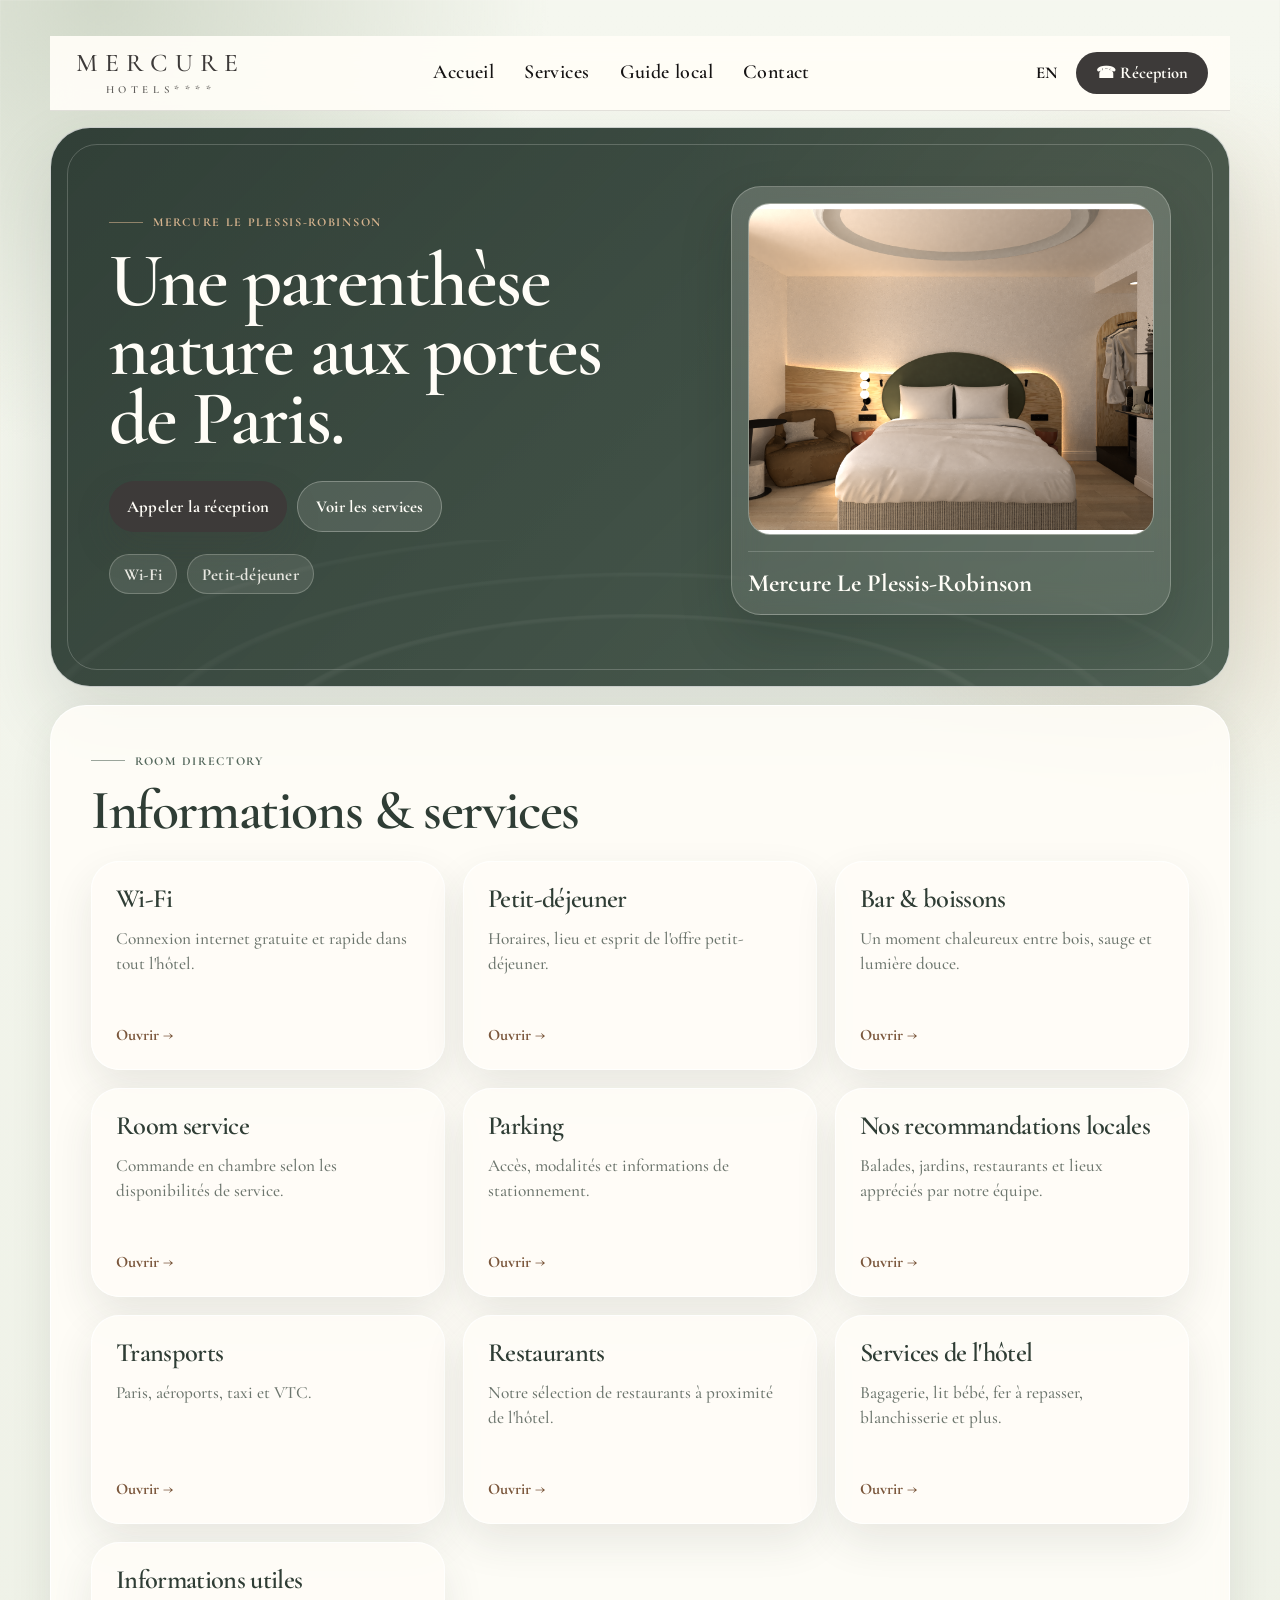
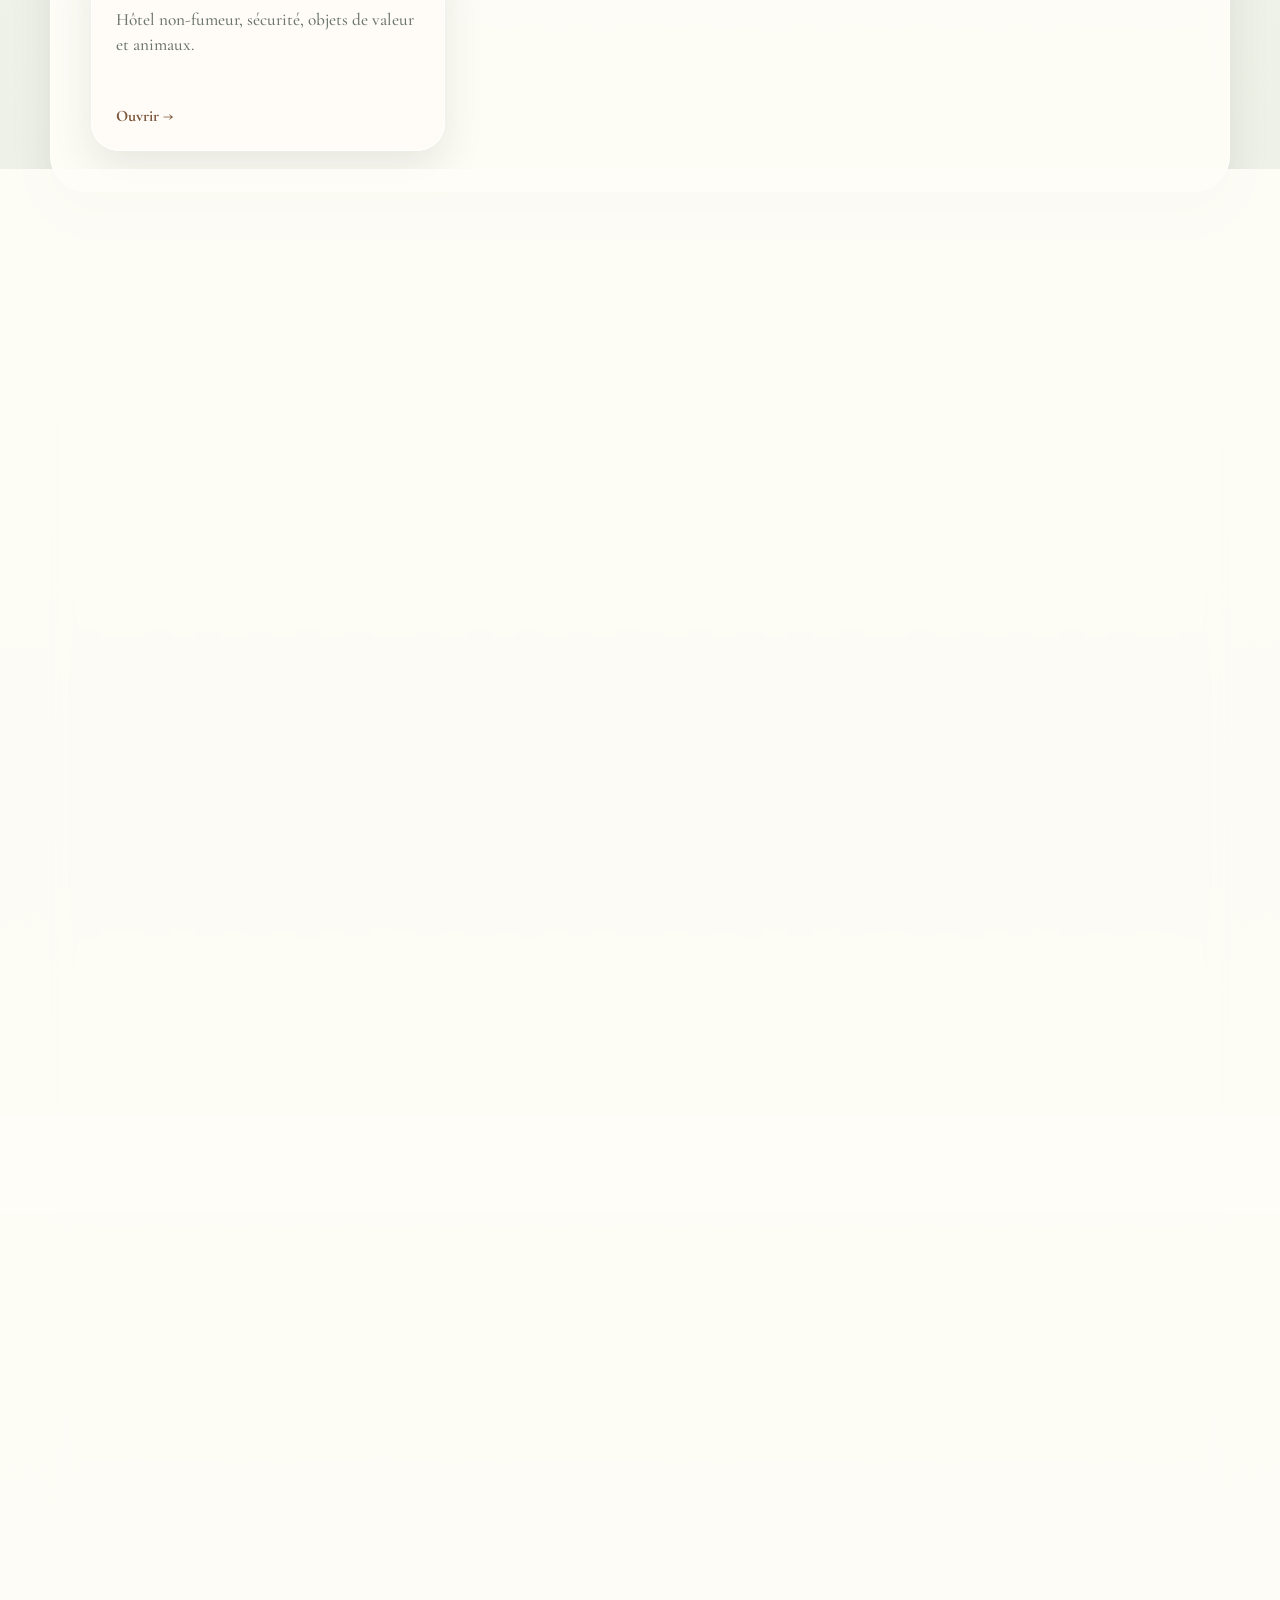
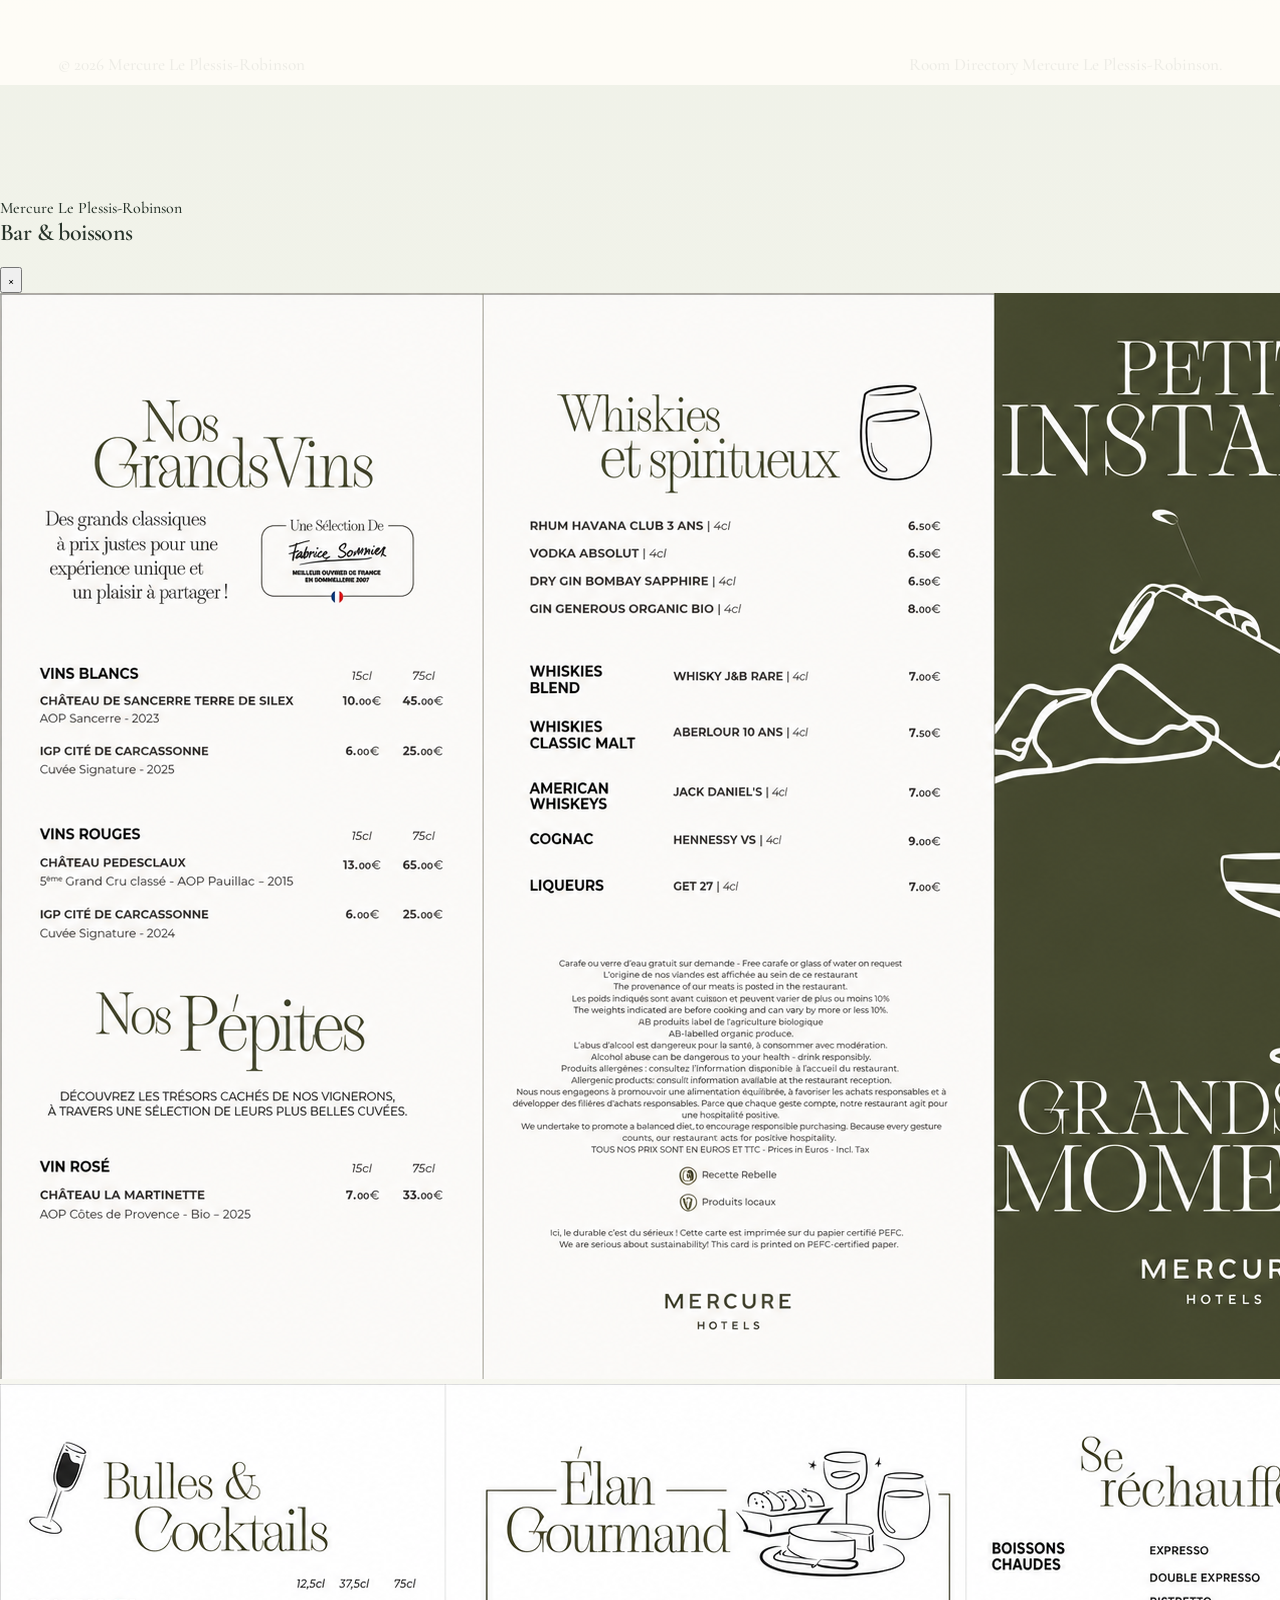
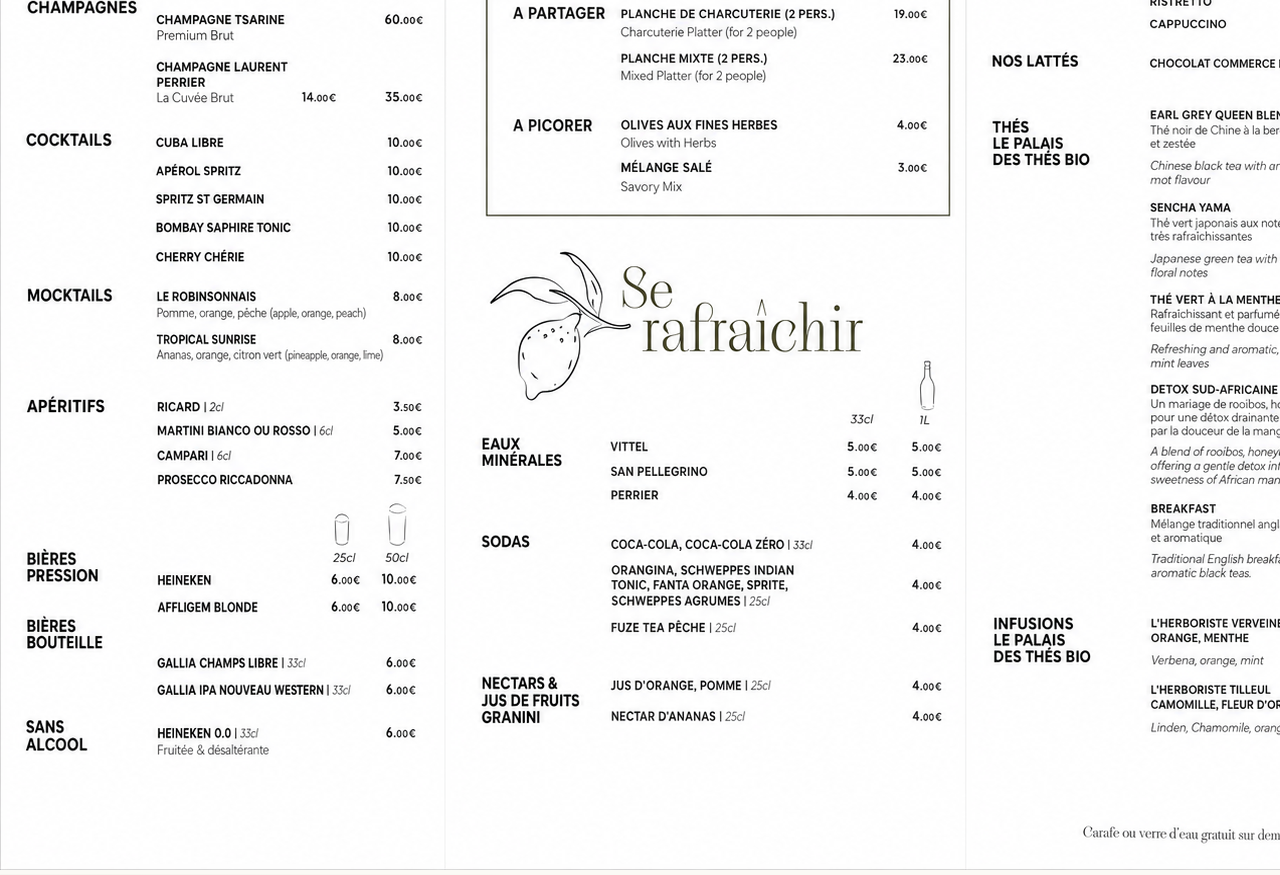
==== commit fdd1c430: "Update index.html" ====
--- a/index.html
+++ b/index.html
@@ -1,6 +1,8 @@
 <!doctype html>
 <html lang="fr">
+
 <head>
+
   <meta charset="utf-8">
 
   <meta
@@ -8,16 +10,27 @@
     content="width=device-width, initial-scale=1, viewport-fit=cover"
   >
 
-  <meta name="theme-color" content="#82917b">
+  <meta
+    name="theme-color"
+    content="#82917b"
+  >
 
   <meta
     name="description"
     content="Room Directory digital — Mercure Le Plessis-Robinson"
   >
 
-  <title>Room Directory — Mercure Le Plessis-Robinson</title>
-
-  <link rel="preconnect" href="https://fonts.googleapis.com">
+  <title>
+    Room Directory — Mercure Le Plessis-Robinson
+  </title>
+
+
+  <!-- POLICES -->
+  <link
+    rel="preconnect"
+    href="https://fonts.googleapis.com"
+  >
+
   <link
     rel="preconnect"
     href="https://fonts.gstatic.com"
@@ -29,52 +42,105 @@
     rel="stylesheet"
   >
 
-  <link rel="stylesheet" href="styles.css">
+
+  <!-- FEUILLE DE STYLE -->
+  <link
+    rel="stylesheet"
+    href="styles.css"
+  >
+
 </head>
 
+
 <body>
 
+
   <div class="app">
 
-    <!-- EN-TÊTE -->
-    <header class="topbar" aria-label="En-tête">
-
+
+    <!-- =====================================================
+         EN-TÊTE
+         ===================================================== -->
+
+    <header
+      class="topbar"
+      aria-label="En-tête"
+    >
+
+
+      <!-- LOGO -->
       <a
         href="#home"
         class="brand accor-brand"
         data-link="home"
         aria-label="Accueil"
       >
-        <span class="brand-logo" aria-label="Mercure Hotels">
-          <span>MERCURE</span>
-          <small>HOTELS****</small>
+
+        <span
+          class="brand-logo"
+          aria-label="Mercure Hotels"
+        >
+
+          <span>
+            MERCURE
+          </span>
+
+          <small>
+            HOTELS****
+          </small>
+
         </span>
+
       </a>
 
-      <!-- NAVIGATION ORDINATEUR -->
-      <nav class="desktop-nav" aria-label="Navigation principale">
-
-        <a href="#home" data-link="home">
+
+
+      <!-- ===================================================
+           NAVIGATION ORDINATEUR
+           =================================================== -->
+
+      <nav
+        class="desktop-nav"
+        aria-label="Navigation principale"
+      >
+
+        <a
+          href="#home"
+          data-link="home"
+        >
           Accueil
         </a>
 
-        <a href="#services" data-link="services">
+
+        <a
+          href="#services"
+          data-link="services"
+        >
           Services
         </a>
 
-        <a href="#local" data-link="local">
+
+        <a
+          href="#local"
+          data-link="local"
+        >
           Guide local
         </a>
 
-        <!-- Pas de data-link ici -->
+
         <a href="#contact">
           Contact
         </a>
 
       </nav>
 
+
+
+      <!-- ACTIONS HAUT DROITE -->
       <div class="top-actions">
 
+
+        <!-- LANGUE -->
         <button
           class="lang-btn"
           type="button"
@@ -84,6 +150,8 @@
           EN
         </button>
 
+
+        <!-- TÉLÉPHONE -->
         <a
           class="pill"
           data-action="phone"
@@ -92,21 +160,43 @@
           ☎ Réception
         </a>
 
+
       </div>
 
+
     </header>
 
-    <!-- CONTENU PRINCIPAL -->
+
+
+    <!-- =====================================================
+         CONTENU PRINCIPAL
+         ===================================================== -->
+
     <main id="viewHome">
 
-      <!-- ACCUEIL -->
-      <section class="hero" id="home">
-
-        <div class="garden-lines" aria-hidden="true"></div>
+
+      <!-- ===================================================
+           ACCUEIL
+           =================================================== -->
+
+      <section
+        class="hero"
+        id="home"
+      >
+
+
+        <div
+          class="garden-lines"
+          aria-hidden="true"
+        ></div>
+
 
         <div class="hero-grid">
 
+
+          <!-- TEXTE -->
           <div>
+
 
             <p
               class="eyebrow"
@@ -115,9 +205,13 @@
               Mercure Le Plessis-Robinson
             </p>
 
-            <h1 data-content="hero.title">
+
+            <h1
+              data-content="hero.title"
+            >
               Une parenthèse nature aux portes de Paris.
             </h1>
+
 
             <p
               class="lead"
@@ -126,7 +220,11 @@
               Services de l'hôtel, informations pratiques et recommandations locales.
             </p>
 
+
+
+            <!-- BOUTONS -->
             <div class="hero-actions">
+
 
               <a
                 class="btn btn-primary"
@@ -137,6 +235,7 @@
                 Appeler la réception
               </a>
 
+
               <a
                 class="btn btn-secondary"
                 href="#services"
@@ -146,24 +245,37 @@
                 Voir les services
               </a>
 
+
             </div>
 
+
+
+            <!-- LIENS RAPIDES -->
             <div
               class="hero-note"
               id="heroQuickLinks"
             ></div>
 
+
           </div>
+
+
+
+          <!-- =================================================
+               PHOTO HÔTEL
+               ================================================= -->
 
           <aside
             class="hotel-photo-card"
             aria-label="Photo de l'hôtel"
           >
 
+
             <div
               class="hotel-photo-frame has-image"
               id="hotelPhotoFrame"
             >
+
 
               <img
                 id="hotelHeroImage"
@@ -171,53 +283,98 @@
                 alt="Photo de l'hôtel Mercure Le Plessis-Robinson"
               >
 
+
               <div class="photo-placeholder">
-                <span>Photo hôtel</span>
-                <strong>hotel-hero.png</strong>
-                <small>À ajouter dans GitHub.</small>
+
+                <span>
+                  Photo hôtel
+                </span>
+
+                <strong>
+                  hotel-hero.png
+                </strong>
+
+                <small>
+                  À ajouter dans GitHub.
+                </small>
+
               </div>
 
+
             </div>
 
+
+
             <div class="hotel-photo-caption">
-              <strong data-content="hero.photoTitle">
+
+              <strong
+                data-content="hero.photoTitle"
+              >
                 Mercure Le Plessis-Robinson
               </strong>
+
             </div>
 
+
           </aside>
 
+
         </div>
 
+
       </section>
 
-      <!-- SERVICES -->
-      <section class="panel" id="services">
+
+
+      <!-- ===================================================
+           SERVICES
+           =================================================== -->
+
+      <section
+        class="panel"
+        id="services"
+      >
+
 
         <div class="section-head">
 
+
           <div>
+
 
             <p class="eyebrow">
               Room Directory
             </p>
 
-            <h2 data-content="texts.servicesTitle">
+
+            <h2
+              data-content="texts.servicesTitle"
+            >
               Informations & services
             </h2>
 
+
           </div>
 
+
         </div>
 
+
+
+        <!-- RECHERCHE -->
         <div class="search-wrap">
+
 
           <label
             class="search-box"
             aria-label="Recherche"
           >
 
-            <span>⌕</span>
+
+            <span>
+              ⌕
+            </span>
+
 
             <input
               id="search"
@@ -225,74 +382,117 @@
               placeholder="Petit-déjeuner, parking, Wi-Fi..."
             >
 
+
           </label>
 
+
+
+          <!-- ONGLETS -->
           <div
             class="tabs"
             id="tabs"
           ></div>
 
+
         </div>
 
+
+
+        <!-- LISTE SERVICES -->
         <div
           class="service-grid"
           id="serviceGrid"
         ></div>
 
+
       </section>
 
-      <!-- GUIDE LOCAL -->
+
+
+      <!-- ===================================================
+           GUIDE LOCAL
+           =================================================== -->
+
       <section
         class="panel local-panel"
         id="local"
       >
 
-        <div class="section-head local-section-head">
+
+        <div
+          class="section-head local-section-head"
+        >
+
 
           <div>
+
 
             <p class="eyebrow">
               Discover Local
             </p>
 
-            <h2 data-content="texts.localTitle">
+
+            <h2
+              data-content="texts.localTitle"
+            >
               L’esprit Robinson
             </h2>
 
+
           </div>
 
+
         </div>
 
+
+
         <div class="local-experience">
 
+
+          <!-- CARTE PRINCIPALE -->
           <article class="local-feature-card">
 
+
             <div class="local-feature-image">
+
 
               <img
                 src="local-robinson.jpg"
                 alt="Le Plessis-Robinson, esprit guinguette et ville-jardin"
               >
 
+
             </div>
 
+
+
             <div class="local-feature-content">
+
 
               <p class="eyebrow">
                 Inspiration locale
               </p>
 
-              <h3 data-content="texts.localHighlightTitle">
+
+              <h3
+                data-content="texts.localHighlightTitle"
+              >
                 Guinguettes, jardins et douceur de quartier.
               </h3>
 
-              <p data-content="texts.localHighlightText">
+
+              <p
+                data-content="texts.localHighlightText"
+              >
                 À quelques minutes de l’hôtel, découvrez une ville calme et élégante,
                 marquée par l’histoire des guinguettes, les promenades arborées et une
                 vraie douceur de quartier.
               </p>
 
+
+
               <div class="actions">
+
 
                 <a
                   class="btn btn-soft"
@@ -303,49 +503,74 @@
                   Découvrir les recommandations
                 </a>
 
+
               </div>
 
+
             </div>
 
+
           </article>
 
+
+
+          <!-- LISTE LOCALE -->
           <div
             class="local-list local-image-list"
             id="localList"
           ></div>
 
+
         </div>
 
+
       </section>
 
-      <!-- CONTACT -->
+
+
+      <!-- ===================================================
+           CONTACT
+           =================================================== -->
+
       <section
         class="panel contact-panel"
         id="contact"
       >
 
+
         <div class="section-head">
 
+
           <div>
+
 
             <p class="eyebrow">
               Contact
             </p>
 
-            <h2 data-content="texts.contactTitle">
+
+            <h2
+              data-content="texts.contactTitle"
+            >
               Notre équipe est à votre disposition
             </h2>
+
 
             <p class="contact-intro">
               La réception est disponible pour répondre à vos questions,
               organiser un taxi ou vous accompagner pendant votre séjour.
             </p>
 
+
           </div>
 
+
         </div>
 
+
+
         <div class="contact-grid">
+
 
           <!-- TÉLÉPHONE -->
           <a
@@ -353,19 +578,25 @@
             href="tel:+33140838838"
           >
 
+
             <span class="contact-card-label">
               Téléphone
             </span>
 
+
             <strong>
               01 40 83 88 38
             </strong>
 
+
             <small>
               Appeler la réception
             </small>
 
+
           </a>
+
+
 
           <!-- E-MAIL -->
           <a
@@ -373,19 +604,25 @@
             href="mailto:hc5m7@accor.com"
           >
 
+
             <span class="contact-card-label">
               E-mail
             </span>
 
+
             <strong>
               hc5m7@accor.com
             </strong>
 
+
             <small>
               Écrire à notre équipe
             </small>
 
+
           </a>
+
+
 
           <!-- ITINÉRAIRE -->
           <a
@@ -395,90 +632,261 @@
             rel="noopener noreferrer"
           >
 
+
             <span class="contact-card-label">
               Itinéraire
             </span>
 
+
             <strong>
               Mercure Le Plessis-Robinson
             </strong>
 
+
             <small>
               Ouvrir dans Google Maps
             </small>
 
+
           </a>
 
+
         </div>
 
+
       </section>
 
+
     </main>
 
-    <!-- PAGE DE DÉTAIL D'UN SERVICE -->
+
+
+    <!-- =====================================================
+         PAGE DE DÉTAIL D'UN SERVICE
+         ===================================================== -->
+
     <section
       id="viewDetail"
       class="detail-view"
     ></section>
 
-    <!-- PIED DE PAGE -->
+
+
+    <!-- =====================================================
+         PIED DE PAGE
+         ===================================================== -->
+
     <footer class="footer">
 
+
       <div>
-        © <span id="year"></span>
+
+        ©
+
+        <span id="year"></span>
+
         <span id="footerHotelName">
           Mercure Le Plessis-Robinson
         </span>
+
       </div>
 
-      <div data-content="texts.footerNote">
+
+      <div
+        data-content="texts.footerNote"
+      >
         Room Directory Mercure Le Plessis-Robinson.
       </div>
 
+
     </footer>
 
+
   </div>
 
-  <!-- NAVIGATION MOBILE -->
+
+
+  <!-- =======================================================
+       NAVIGATION MOBILE
+       ======================================================= -->
+
   <nav
     class="mobile-nav"
     aria-label="Navigation mobile"
   >
+
 
     <a
       href="#home"
       data-link="home"
       class="active"
     >
-      <span>⌂</span>
-      <em>Accueil</em>
+
+      <span>
+        ⌂
+      </span>
+
+      <em>
+        Accueil
+      </em>
+
     </a>
+
+
 
     <a
       href="#services"
       data-link="services"
     >
-      <span>☰</span>
-      <em>Services</em>
+
+      <span>
+        ☰
+      </span>
+
+      <em>
+        Services
+      </em>
+
     </a>
+
+
 
     <a
       href="#local"
       data-link="local"
     >
-      <span>✦</span>
-      <em>Local</em>
+
+      <span>
+        ✦
+      </span>
+
+      <em>
+        Local
+      </em>
+
     </a>
 
-    <!-- Pas de data-link ici -->
-    <a href="#contact">
-      <span>✆</span>
-      <em>Contact</em>
+
+
+    <a
+      href="#contact"
+    >
+
+      <span>
+        ✆
+      </span>
+
+      <em>
+        Contact
+      </em>
+
     </a>
 
+
   </nav>
 
+
+
+  <!-- =======================================================
+       FENÊTRE CARTE DU BAR
+       ======================================================= -->
+
+  <div
+    class="bar-menu-modal"
+    id="barMenuModal"
+    aria-hidden="true"
+  >
+
+
+    <!-- FOND SOMBRE -->
+    <div
+      class="bar-menu-backdrop"
+      data-bar-menu-close
+    ></div>
+
+
+
+    <!-- CONTENU -->
+    <div class="bar-menu-container">
+
+
+      <!-- BARRE SUPÉRIEURE -->
+      <div class="bar-menu-top">
+
+
+        <div>
+
+
+          <span class="bar-menu-eyebrow">
+            Mercure Le Plessis-Robinson
+          </span>
+
+
+          <h2>
+            Bar & boissons
+          </h2>
+
+
+        </div>
+
+
+
+        <!-- FERMER -->
+        <button
+          type="button"
+          class="bar-menu-close"
+          data-bar-menu-close
+          aria-label="Fermer la carte du bar"
+        >
+          ×
+        </button>
+
+
+      </div>
+
+
+
+      <!-- ===================================================
+           IMAGES DES CARTES
+           =================================================== -->
+
+      <div class="bar-menu-images">
+
+
+        <!-- CARTE VINS / SPIRITUEUX -->
+        <img
+          src="./carte-bar-vins-spiritueux.png"
+          alt="Carte des vins et spiritueux du Mercure Le Plessis-Robinson"
+          loading="eager"
+        >
+
+
+
+        <!-- CARTE COCKTAILS / BOISSONS -->
+        <img
+          src="./carte-bar-cocktails-boissons.png"
+          alt="Carte cocktails et boissons du Mercure Le Plessis-Robinson"
+          loading="eager"
+        >
+
+
+      </div>
+
+
+    </div>
+
+
+  </div>
+
+
+
+  <!-- =======================================================
+       JAVASCRIPT
+       ======================================================= -->
+
   <script src="script.js"></script>
 
+
 </body>
+
 </html>
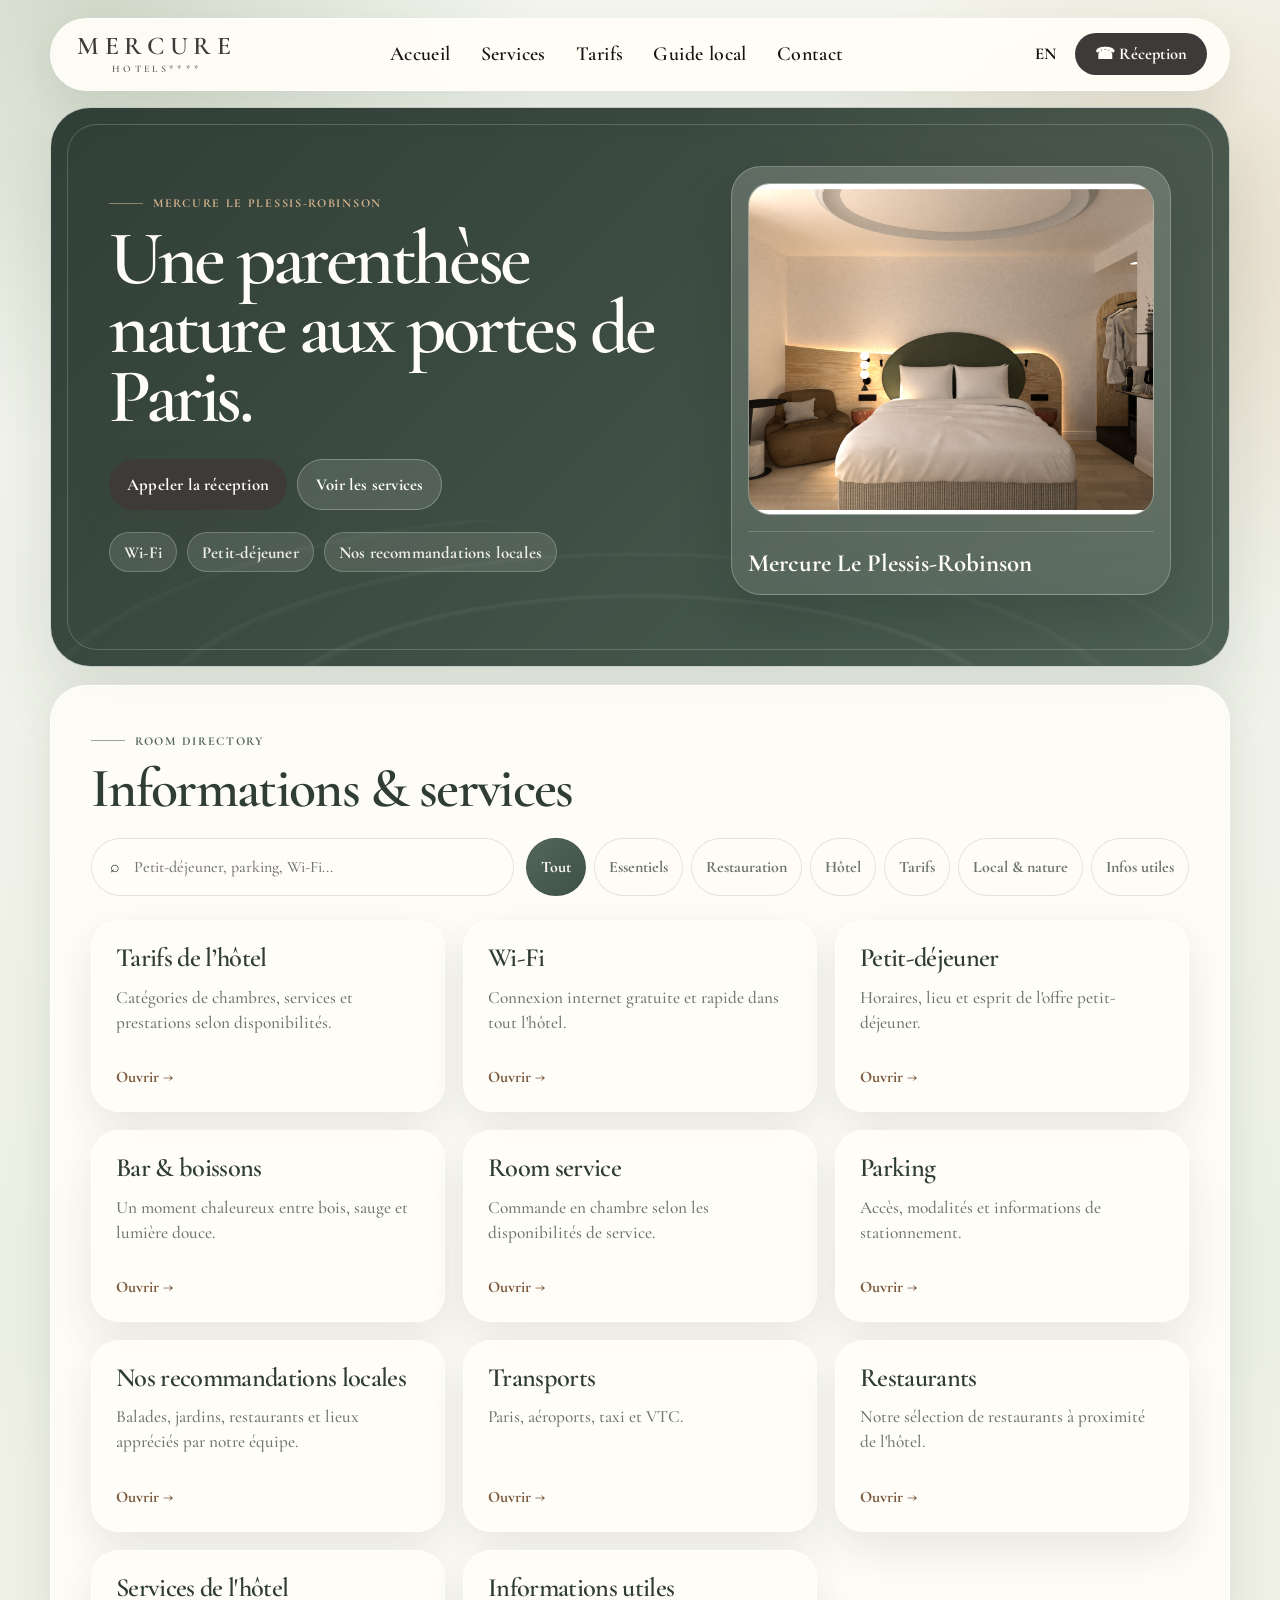
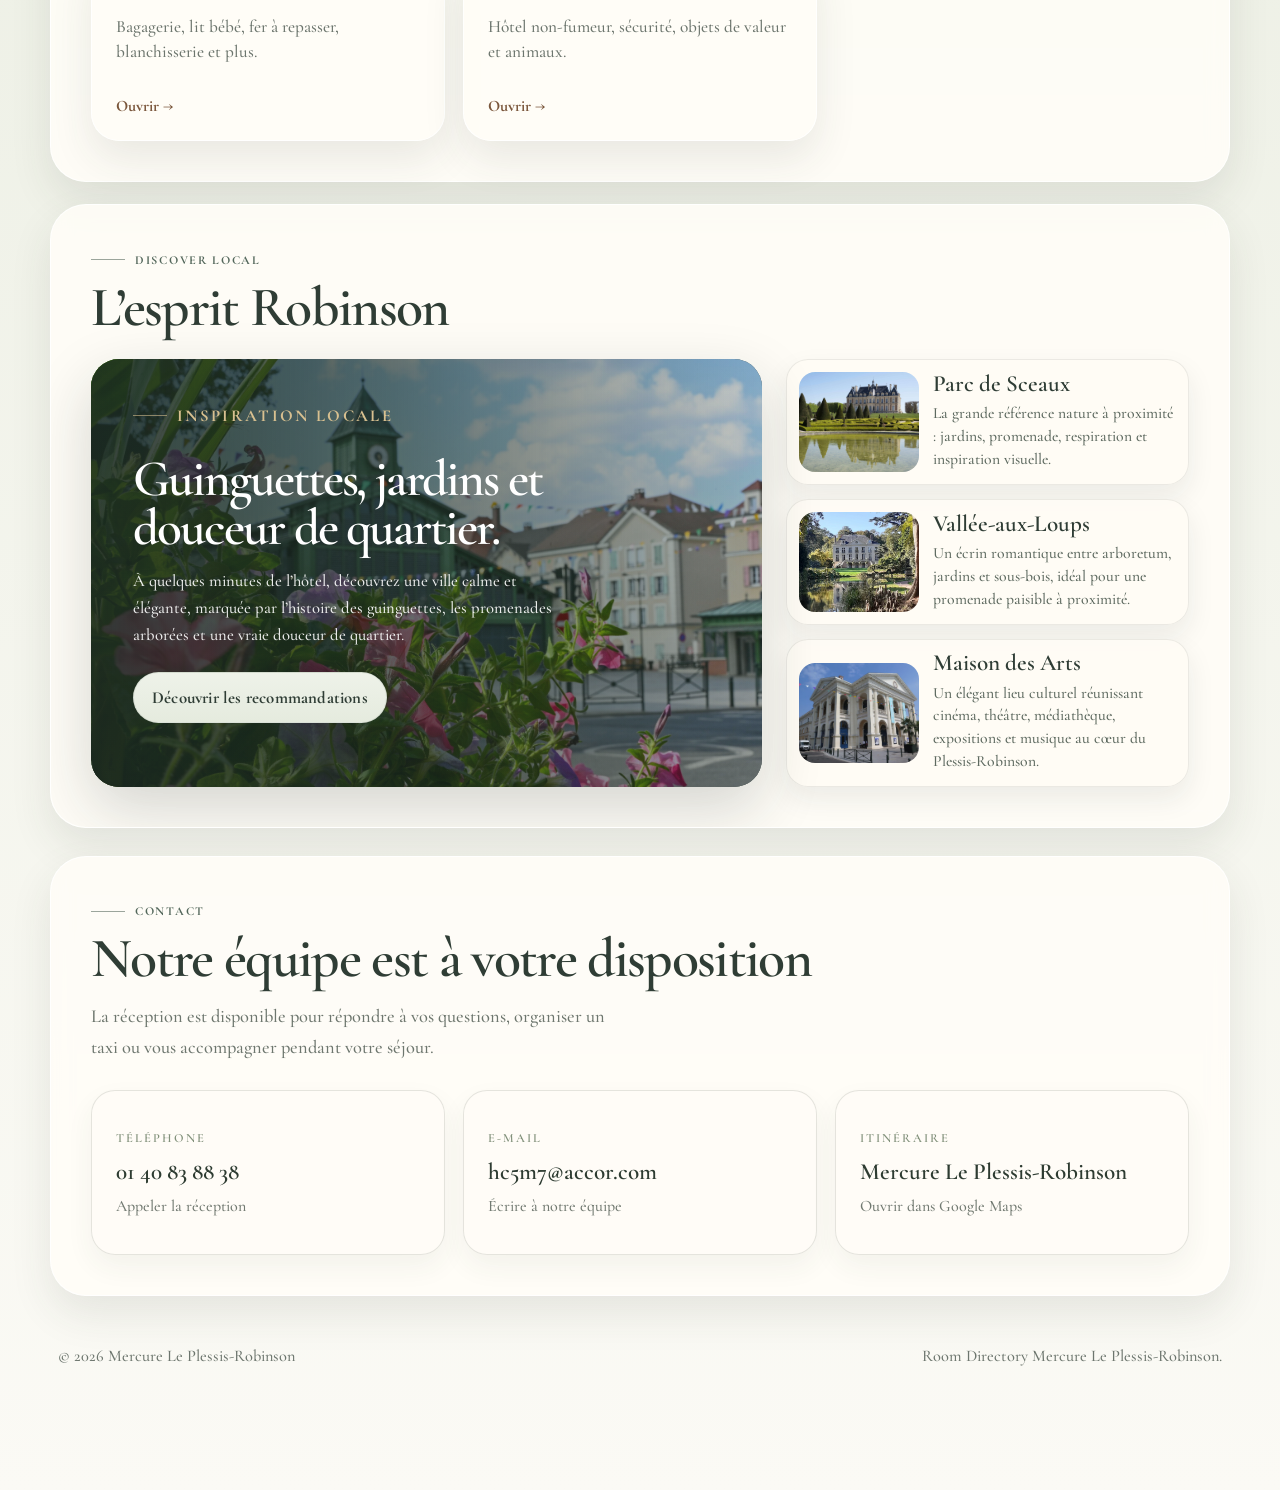
==== commit 4a88f20c: "Add hotel rates to room directory" ====
--- a/index.html
+++ b/index.html
@@ -117,6 +117,10 @@
           data-link="services"
         >
           Services
+        </a>
+
+        <a href="#service/hotel-rates">
+          Tarifs
         </a>
 
 
--- a/styles.css
+++ b/styles.css
@@ -1,4 +1,3 @@
-
 :root {
   --sage-900: #2f3d35;
   --sage-800: #3f5147;
@@ -7,60 +6,147 @@
   --sage-300: #b8c3ae;
   --sage-200: #d6dece;
   --sage-100: #eef2e9;
+
   --wood-900: #563c2b;
   --wood-700: #7a563b;
   --wood-500: #a67a55;
   --wood-300: #d4b28d;
+
   --stone: #f4f1e8;
   --cream: #fffdf7;
+
   --text: #263229;
   --text-soft: #6d766e;
-  --line: rgba(47, 61, 53, .13);
-  --shadow-lg: 0 30px 70px rgba(47, 61, 53, .14);
-  --shadow-md: 0 18px 42px rgba(47, 61, 53, .10);
-  --font-logo: Inter, ui-sans-serif, system-ui, -apple-system, BlinkMacSystemFont, "Segoe UI", sans-serif;
+  --line: rgba(47, 61, 53, 0.13);
+
+  --shadow-lg: 0 30px 70px rgba(47, 61, 53, 0.14);
+  --shadow-md: 0 18px 42px rgba(47, 61, 53, 0.10);
+
   --font-display: "Cormorant Garamond", Georgia, "Times New Roman", serif;
-  --font-body: Inter, ui-sans-serif, system-ui, -apple-system, BlinkMacSystemFont, "Segoe UI", sans-serif;
+  --font-body: "Cormorant Garamond", Georgia, "Times New Roman", serif;
+
   --safe-bottom: env(safe-area-inset-bottom, 0px);
 }
 
-* { box-sizing: border-box; }
-html { scroll-behavior: smooth; }
+
+/* =========================================================
+   BASE
+   ========================================================= */
+
+* {
+  box-sizing: border-box;
+}
+
+html {
+  scroll-behavior: smooth;
+}
+
 body {
   margin: 0;
   min-height: 100vh;
+  overflow-x: hidden;
+
   color: var(--text);
   font-family: var(--font-body);
+  font-weight: 500;
+
   background:
-    radial-gradient(circle at 8% 0%, rgba(184,195,174,.58), transparent 28rem),
-    radial-gradient(circle at 92% 8%, rgba(212,178,141,.34), transparent 24rem),
+    radial-gradient(circle at 8% 0%, rgba(184, 195, 174, 0.58), transparent 28rem),
+    radial-gradient(circle at 92% 8%, rgba(212, 178, 141, 0.34), transparent 24rem),
     linear-gradient(180deg, #f5f7ef 0%, #ecefe4 42%, #fbfaf5 100%);
 }
 
-a { color: inherit; text-decoration: none; }
-button, input { font: inherit; }
-button { cursor: pointer; }
-h1, h2, h3, p { margin-top: 0; }
+body.modal-open {
+  overflow: hidden;
+}
+
+a {
+  color: inherit;
+  text-decoration: none;
+}
+
+button,
+input,
+textarea,
+select {
+  font: inherit;
+}
+
+button {
+  cursor: pointer;
+}
+
+img {
+  max-width: 100%;
+}
+
+h1,
+h2,
+h3,
+h4,
+h5,
+h6,
+p {
+  margin-top: 0;
+}
+
+h1,
+h2,
+h3,
+h4,
+h5,
+h6,
+strong {
+  font-family: var(--font-display);
+}
+
+.hidden {
+  display: none !important;
+}
+
+
+/* =========================================================
+   STRUCTURE
+   ========================================================= */
 
 .app {
-  width: min(1240px, calc(100% - 34px));
+  width: min(1180px, calc(100% - 48px));
+  max-width: 1180px;
   margin: 0 auto;
-  padding: 18px 0 110px;
-}
+  padding: 0 0 110px;
+}
+
+
+/* =========================================================
+   HEADER
+   ========================================================= */
 
 .topbar {
   position: sticky;
-  top: 0;
+  top: 10px;
   z-index: 50;
+
+  width: 100%;
   display: flex;
   justify-content: space-between;
   align-items: center;
   gap: 18px;
+
+  margin: 18px auto 16px;
   padding: 14px 22px 15px 26px;
-  margin-bottom: 24px;
-  border-bottom: 1px solid rgba(21,19,19,.12);
-  background: rgba(255,253,247,.94);
+
+  border: 1px solid rgba(255, 255, 255, 0.70);
+  border-radius: 999px;
+
+  background: rgba(255, 253, 247, 0.94);
   backdrop-filter: blur(14px);
+  -webkit-backdrop-filter: blur(14px);
+
+  box-shadow: 0 14px 38px rgba(47, 61, 53, 0.09);
+}
+
+.brand {
+  flex: 0 0 auto;
 }
 
 .brand-logo {
@@ -70,19 +156,19 @@
   line-height: 1;
   user-select: none;
 }
+
 .brand-logo span {
-  font-family: var(--font-logo);
-  font-size: clamp(1.45rem, 2vw, 1.82rem);
-  font-weight: 500;
-  letter-spacing: .28em;
-}
+  font-size: clamp(1.30rem, 2vw, 1.70rem);
+  font-weight: 600;
+  letter-spacing: 0.22em;
+}
+
 .brand-logo small {
-  margin-top: 9px;
-  font-family: var(--font-logo);
-  font-size: .68rem;
+  margin-top: 6px;
+  font-size: 0.62rem;
   font-weight: 600;
-  letter-spacing: .42em;
-  color: rgba(61,58,57,.82);
+  letter-spacing: 0.34em;
+  color: rgba(61, 58, 57, 0.82);
 }
 
 .desktop-nav {
@@ -92,15 +178,22 @@
   justify-content: center;
   gap: clamp(20px, 2.35vw, 34px);
 }
+
 .desktop-nav a {
-  font-family: var(--font-display);
-  font-size: 1.08rem;
+  padding: 6px 0;
+
+  font-size: 1.25rem;
   font-weight: 600;
-  letter-spacing: .018em;
+  letter-spacing: 0.02em;
+
   color: #151313;
-  padding: 6px 0;
   border-bottom: 1px solid transparent;
-}
+
+  transition:
+    color 0.18s ease,
+    border-color 0.18s ease;
+}
+
 .desktop-nav a:hover {
   color: var(--sage-800);
   border-bottom-color: var(--sage-700);
@@ -113,168 +206,280 @@
   align-items: center;
   gap: 9px;
 }
-.pill, .lang-btn {
+
+.pill,
+.lang-btn {
   min-height: 42px;
   display: inline-flex;
   align-items: center;
   justify-content: center;
+
   border-radius: 999px;
-  transition: transform .18s ease, box-shadow .18s ease;
-}
+
+  font-weight: 700;
+
+  transition:
+    transform 0.18s ease,
+    box-shadow 0.18s ease;
+}
+
 .pill {
   padding: 0 20px;
+
+  color: var(--cream);
   background: #3d3a39;
-  color: #fffdf7;
-  font-family: var(--font-display);
+
   font-size: 1.03rem;
-  font-weight: 700;
-}
+}
+
 .lang-btn {
   min-width: 42px;
+  padding: 0 10px;
+
   border: 0;
   background: transparent;
   color: #151313;
-  font-family: var(--font-display);
+
   font-size: 1.04rem;
-  font-weight: 600;
-}
-.pill:hover, .lang-btn:hover, .quick-card:hover, .service-card:hover, .local-item:hover {
+}
+
+.pill:hover,
+.lang-btn:hover {
   transform: translateY(-2px);
   box-shadow: var(--shadow-md);
 }
+
+
+/* =========================================================
+   HERO
+   ========================================================= */
 
 .hero {
   position: relative;
   overflow: hidden;
+
+  width: 100%;
   min-height: 560px;
-  padding: clamp(26px, 5vw, 62px);
+
+  margin-bottom: 18px;
+  padding: 58px 58px 54px;
+
+  border: 1px solid rgba(255, 255, 255, 0.72);
   border-radius: 40px;
-  border: 1px solid rgba(255,255,255,.72);
+
+  color: var(--cream);
+
   background:
-    linear-gradient(135deg, rgba(47,61,53,.88), rgba(63,81,71,.76)),
-    radial-gradient(circle at 86% 20%, rgba(212,178,141,.38), transparent 24rem),
+    linear-gradient(135deg, rgba(47, 61, 53, 0.88), rgba(63, 81, 71, 0.76)),
+    radial-gradient(circle at 86% 20%, rgba(212, 178, 141, 0.38), transparent 24rem),
     linear-gradient(135deg, var(--sage-800), var(--sage-500));
-  color: var(--cream);
+
   box-shadow: var(--shadow-lg);
-  margin-bottom: 8px;
-}
+}
+
 .hero::before {
   content: "";
   position: absolute;
   inset: 16px;
+
+  border: 1px solid rgba(255, 253, 247, 0.20);
   border-radius: 30px;
-  border: 1px solid rgba(255,253,247,.20);
+
   pointer-events: none;
 }
+
 .garden-lines {
   position: absolute;
-  inset: auto 0 -64px 0;
+  left: 0;
+  right: 0;
+  bottom: -64px;
+
   height: 210px;
-  opacity: .22;
+  opacity: 0.22;
+
   background:
-    radial-gradient(ellipse at 50% 100%, transparent 0 44%, rgba(255,253,247,.22) 45% 45.5%, transparent 46%),
-    radial-gradient(ellipse at 50% 100%, transparent 0 58%, rgba(255,253,247,.16) 59% 59.5%, transparent 60%),
-    radial-gradient(ellipse at 50% 100%, transparent 0 72%, rgba(255,253,247,.13) 73% 73.5%, transparent 74%);
-}
+    radial-gradient(ellipse at 50% 100%, transparent 0 44%, rgba(255, 253, 247, 0.22) 45% 45.5%, transparent 46%),
+    radial-gradient(ellipse at 50% 100%, transparent 0 58%, rgba(255, 253, 247, 0.16) 59% 59.5%, transparent 60%),
+    radial-gradient(ellipse at 50% 100%, transparent 0 72%, rgba(255, 253, 247, 0.13) 73% 73.5%, transparent 74%);
+}
+
 .hero-grid {
   position: relative;
   z-index: 2;
+
   min-height: 420px;
+
   display: grid;
-  grid-template-columns: 1.08fr .92fr;
-  gap: clamp(26px, 5vw, 58px);
+  grid-template-columns: minmax(0, 1.15fr) minmax(340px, 440px);
   align-items: center;
-}
+  gap: 56px;
+}
+
 .eyebrow {
   display: inline-flex;
   align-items: center;
   gap: 10px;
+
   margin: 0 0 14px;
+
   color: var(--wood-300);
-  font-size: .76rem;
-  font-weight: 820;
-  letter-spacing: .14em;
+
+  font-size: 0.76rem;
+  font-weight: 700;
+  letter-spacing: 0.14em;
   text-transform: uppercase;
 }
+
 .eyebrow::before {
   content: "";
   width: 34px;
   height: 1px;
   background: currentColor;
-  opacity: .58;
-}
+  opacity: 0.58;
+}
+
+.hero h1,
 h1 {
-  max-width: 760px;
+  max-width: 620px;
   margin-bottom: 20px;
-  font-family: var(--font-display);
+
+  font-size: clamp(58px, 6vw, 92px);
   font-weight: 600;
-  font-size: clamp(3.35rem, 7.4vw, 6.75rem);
-  line-height: .84;
-  letter-spacing: -.045em;
-}
+  line-height: 0.90;
+  letter-spacing: -0.045em;
+}
+
 .lead {
-  max-width: 640px;
+  max-width: 600px;
   margin-bottom: 28px;
-  color: rgba(255,253,247,.82);
-  font-size: clamp(1.04rem, 2vw, 1.22rem);
-  line-height: 1.72;
-}
-
-.hero-actions, .actions, .hero-note {
+
+  color: rgba(255, 253, 247, 0.84);
+
+  font-size: 1.12rem;
+  line-height: 1.58;
+}
+
+.hero-actions,
+.actions,
+.hero-note {
   display: flex;
   flex-wrap: wrap;
   gap: 10px;
 }
-.hero-note { margin-top: 22px; }
-.btn, .mini-link {
+
+.hero-note {
+  margin-top: 22px;
+}
+
+
+/* =========================================================
+   BOUTONS
+   ========================================================= */
+
+.btn,
+.mini-link {
   min-height: 48px;
+
   display: inline-flex;
   align-items: center;
   justify-content: center;
   gap: 8px;
+
   border-radius: 999px;
-  font-family: var(--font-display);
+
   font-size: 1.05rem;
   font-weight: 700;
-  letter-spacing: .012em;
-  transition: transform .18s ease, box-shadow .18s ease;
-}
+  letter-spacing: 0.012em;
+
+  transition:
+    transform 0.18s ease,
+    box-shadow 0.18s ease;
+}
+
 .btn {
   padding: 14px 18px;
   border: 0;
 }
-.btn:hover, .mini-link:hover { transform: translateY(-2px); }
-.btn-primary { color: var(--cream); background: #3d3a39; box-shadow: 0 16px 36px rgba(61,58,57,.20); }
-.btn-secondary { color: var(--cream); background: rgba(255,253,247,.12); border: 1px solid rgba(255,253,247,.28); }
-.btn-light { color: var(--sage-900); background: rgba(255,253,247,.88); border: 1px solid var(--line); }
-.btn-soft { color: var(--sage-900); background: linear-gradient(180deg, var(--sage-100), #e5ebde); border: 1px solid rgba(83,103,91,.12); }
+
+.btn:hover,
+.mini-link:hover {
+  transform: translateY(-2px);
+}
+
+.btn-primary {
+  color: var(--cream);
+  background: #3d3a39;
+  box-shadow: 0 16px 36px rgba(61, 58, 57, 0.20);
+}
+
+.btn-secondary {
+  color: var(--cream);
+  background: rgba(255, 253, 247, 0.12);
+  border: 1px solid rgba(255, 253, 247, 0.28);
+}
+
+.btn-light {
+  color: var(--sage-900);
+  background: rgba(255, 253, 247, 0.88);
+  border: 1px solid var(--line);
+}
+
+.btn-soft {
+  color: var(--sage-900);
+  background: linear-gradient(180deg, var(--sage-100), #e5ebde);
+  border: 1px solid rgba(83, 103, 91, 0.12);
+}
+
 .mini-link {
   min-height: 40px;
   padding: 0 14px;
-  color: rgba(255,253,247,.86);
-  background: rgba(255,253,247,.11);
-  border: 1px solid rgba(255,253,247,.22);
-}
+
+  color: rgba(255, 253, 247, 0.90);
+
+  background: rgba(255, 253, 247, 0.11);
+  border: 1px solid rgba(255, 253, 247, 0.22);
+}
+
+
+/* =========================================================
+   PHOTO HÔTEL
+   ========================================================= */
 
 .hotel-photo-card {
+  width: 100%;
+  max-width: 440px;
+  justify-self: end;
+
   overflow: hidden;
+  padding: 16px;
+
+  border: 1px solid rgba(255, 253, 247, 0.24);
   border-radius: 30px;
-  border: 1px solid rgba(255,253,247,.24);
-  background: linear-gradient(180deg, rgba(255,253,247,.18), rgba(255,253,247,.10));
+
+  background:
+    linear-gradient(180deg, rgba(255, 253, 247, 0.18), rgba(255, 253, 247, 0.10));
+
   backdrop-filter: blur(14px);
-  box-shadow: 0 24px 52px rgba(19,30,24,.18);
-  padding: 16px;
-}
+  -webkit-backdrop-filter: blur(14px);
+
+  box-shadow: 0 24px 52px rgba(19, 30, 24, 0.18);
+}
+
 .hotel-photo-frame {
   position: relative;
   overflow: hidden;
+
+  width: 100%;
   min-height: 330px;
+
+  border: 1px solid rgba(255, 253, 247, 0.20);
   border-radius: 22px;
+
   background:
-    linear-gradient(135deg, rgba(238,242,233,.26), rgba(212,178,141,.14)),
-    linear-gradient(145deg, rgba(255,253,247,.12), rgba(255,253,247,.04));
-  border: 1px solid rgba(255,253,247,.20);
-}
+    linear-gradient(135deg, rgba(238, 242, 233, 0.26), rgba(212, 178, 141, 0.14)),
+    linear-gradient(145deg, rgba(255, 253, 247, 0.12), rgba(255, 253, 247, 0.04));
+}
+
 .hotel-photo-frame img {
   width: 100%;
   height: 100%;
@@ -282,487 +487,658 @@
   display: block;
   object-fit: cover;
 }
-.hotel-photo-frame.has-image .photo-placeholder { display: none; }
+
+.hotel-photo-frame.has-image .photo-placeholder {
+  display: none;
+}
+
 .photo-placeholder {
   position: absolute;
   inset: 0;
+
   display: grid;
   place-content: center;
   gap: 8px;
+
   padding: 26px;
   text-align: center;
-  color: rgba(255,253,247,.86);
-  background: linear-gradient(145deg, rgba(47,61,53,.38), rgba(47,61,53,.18));
-}
+
+  color: rgba(255, 253, 247, 0.86);
+
+  background:
+    linear-gradient(145deg, rgba(47, 61, 53, 0.38), rgba(47, 61, 53, 0.18));
+}
+
 .photo-placeholder span {
   justify-self: center;
+
   width: fit-content;
   padding: 8px 12px;
-  border: 1px solid rgba(255,253,247,.28);
+
+  border: 1px solid rgba(255, 253, 247, 0.28);
   border-radius: 999px;
-  font-size: .75rem;
-  font-weight: 800;
-  letter-spacing: .12em;
+
+  font-size: 0.75rem;
+  font-weight: 700;
+  letter-spacing: 0.12em;
   text-transform: uppercase;
 }
+
 .photo-placeholder strong {
-  font-family: var(--font-display);
   font-size: 1.45rem;
 }
+
 .photo-placeholder small {
   max-width: 260px;
-  color: rgba(255,253,247,.72);
+  color: rgba(255, 253, 247, 0.72);
   line-height: 1.45;
 }
+
 .hotel-photo-caption {
-  border-top: 1px solid rgba(255,253,247,.18);
-  padding-top: 16px;
-  margin-top: 16px;
   display: grid;
   gap: 8px;
-}
+
+  margin-top: 16px;
+  padding-top: 16px;
+
+  border-top: 1px solid rgba(255, 253, 247, 0.18);
+}
+
 .hotel-photo-caption strong {
-  font-family: var(--font-display);
   font-size: 1.55rem;
   color: var(--cream);
 }
-.hotel-photo-caption span {
-  color: rgba(255,253,247,.72);
-  line-height: 1.55;
-}
-
-.quick-grid {
-  position: relative;
-  z-index: 7;
-  display: grid;
-  grid-template-columns: repeat(4, 1fr);
-  gap: 14px;
-  margin: 24px 0 34px;
-}
-.quick-card, .panel, .service-card, .local-item {
-  border: 1px solid rgba(255,255,255,.82);
-  background: rgba(255,253,247,.88);
+
+
+/* =========================================================
+   PANELS
+   ========================================================= */
+
+.panel {
+  width: 100%;
+
+  margin: 0 0 22px;
+  padding: 40px;
+
+  border: 1px solid rgba(255, 255, 255, 0.82);
+  border-radius: 36px;
+
+  background: rgba(255, 253, 247, 0.88);
+
+  backdrop-filter: blur(10px);
+  -webkit-backdrop-filter: blur(10px);
+
   box-shadow: var(--shadow-md);
 }
-.quick-card {
-  min-height: 154px;
-  display: grid;
-  align-content: start;
-  gap: 12px;
-  padding: 18px;
-  border-radius: 26px;
-}
-.quick-card .emoji, .service-card .icon, .detail-icon {
-  display: grid;
-  place-items: center;
-  background: linear-gradient(145deg, var(--sage-100), var(--sage-200));
-}
-.quick-card .emoji {
-  width: 48px;
-  height: 48px;
-  border-radius: 17px;
-  font-size: 1.3rem;
-}
-.quick-card strong, .service-card h3, .section-head h2, .detail-content h2, .content-block h3, .side-card h3, .local-highlight h3, .local-item strong {
-  font-family: var(--font-display);
-  font-weight: 600;
-  color: var(--sage-900);
-}
-.quick-card strong { font-size: 1.22rem; }
-.quick-card small, .service-card p, .section-head p:not(.eyebrow), .local-item span, .content-block, .footer {
-  color: var(--text-soft);
-  line-height: 1.55;
-}
-
-.panel {
-  margin: 0 0 22px;
-  padding: clamp(20px, 4vw, 38px);
-  border-radius: 36px;
-  backdrop-filter: blur(10px);
-}
+
 .section-head {
   display: flex;
   justify-content: space-between;
   align-items: end;
   gap: 20px;
+
   margin-bottom: 22px;
 }
-.section-head .eyebrow { color: var(--sage-700); }
+
+.section-head .eyebrow {
+  color: var(--sage-700);
+}
+
 .section-head h2 {
   margin-bottom: 0;
+
+  color: var(--sage-900);
+
   font-size: clamp(2.3rem, 4.35vw, 4rem);
-  line-height: .98;
-  letter-spacing: -.03em;
-}
+  font-weight: 600;
+  line-height: 0.98;
+  letter-spacing: -0.03em;
+}
+
 .section-head p:not(.eyebrow) {
   max-width: 530px;
   margin-bottom: 0;
+
+  color: var(--text-soft);
   line-height: 1.68;
 }
+
+
+/* =========================================================
+   RECHERCHE / ONGLETS
+   ========================================================= */
 
 .search-wrap {
   display: grid;
   grid-template-columns: 1fr auto;
   gap: 12px;
-  margin-bottom: 18px;
-}
+
+  margin-bottom: 24px;
+}
+
 .search-box {
   min-height: 58px;
+
   display: flex;
   align-items: center;
   gap: 12px;
+
   padding: 0 18px;
+
+  border: 1px solid var(--line);
   border-radius: 999px;
-  border: 1px solid var(--line);
-  background: rgba(255,253,247,.86);
-}
+
+  background: rgba(255, 253, 247, 0.86);
+}
+
 .search-box input {
   width: 100%;
+
   border: 0;
   outline: 0;
+
+  color: var(--text);
   background: transparent;
-  color: var(--text);
-}
+}
+
 .tabs {
   display: flex;
   flex-wrap: wrap;
   gap: 8px;
 }
+
 .tab {
   padding: 10px 14px;
+
+  border: 1px solid var(--line);
   border-radius: 999px;
-  border: 1px solid var(--line);
-  background: rgba(255,253,247,.82);
+
   color: var(--text-soft);
-  font-weight: 760;
-}
+  background: rgba(255, 253, 247, 0.82);
+
+  font-weight: 700;
+}
+
 .tab.active {
   color: var(--cream);
   background: linear-gradient(135deg, var(--sage-700), var(--sage-800));
 }
 
+
+/* =========================================================
+   SERVICES
+   ========================================================= */
+
 .service-grid {
   display: grid;
-  grid-template-columns: repeat(3, 1fr);
-  gap: 14px;
+  grid-template-columns: repeat(3, minmax(0, 1fr));
+  gap: 18px;
+
   margin-top: 18px;
 }
+
 .service-card {
-  min-height: 222px;
+  min-height: 170px;
+
   display: flex;
   flex-direction: column;
   justify-content: space-between;
   gap: 14px;
-  padding: 20px;
+
+  padding: 24px;
+
+  border: 1px solid rgba(255, 255, 255, 0.82);
   border-radius: 28px;
-  transition: transform .18s ease, box-shadow .18s ease;
-}
-.service-card .icon {
-  width: 54px;
-  height: 54px;
-  border-radius: 18px;
-  font-size: 1.45rem;
-  margin-bottom: 14px;
-}
+
+  background: rgba(255, 253, 247, 0.90);
+
+  box-shadow: var(--shadow-md);
+
+  transition:
+    transform 0.18s ease,
+    box-shadow 0.18s ease;
+}
+
+.service-card:hover {
+  transform: translateY(-2px);
+  box-shadow: 0 22px 48px rgba(47, 61, 53, 0.13);
+}
+
 .service-card h3 {
-  margin-bottom: 8px;
-  font-size: 1.28rem;
-}
+  margin: 0 0 12px;
+
+  color: var(--sage-900);
+
+  font-size: 1.65rem;
+  font-weight: 600;
+  line-height: 1.05;
+  letter-spacing: -0.025em;
+}
+
+.service-card p {
+  margin-bottom: 0;
+
+  color: var(--text-soft);
+
+  font-size: 1.08rem;
+  line-height: 1.45;
+}
+
 .service-card .open {
+  margin-top: 18px;
+
   color: var(--wood-700);
-  font-family: var(--font-display);
-  font-weight: 840;
-}
-
-.detail-view { display: none; }
-.detail-view.active { display: block; }
-.detail-card {
+
+  font-size: 1rem;
+  font-weight: 700;
+}
+
+.service-card .icon,
+.quick-card .emoji,
+.shortcut-icon,
+.detail-icon,
+.service-modal-icon {
+  display: none !important;
+}
+
+.empty {
+  padding: 30px;
+
+  text-align: center;
+  color: var(--text-soft);
+
+  border: 1px dashed rgba(47, 61, 53, 0.22);
+  border-radius: 24px;
+
+  background: rgba(255, 253, 247, 0.68);
+}
+
+
+/* =========================================================
+   GUIDE LOCAL
+   ========================================================= */
+
+.local-panel {
+  overflow: hidden;
+}
+
+.local-section-head {
+  margin-bottom: 24px;
+}
+
+.local-experience {
   display: grid;
-  grid-template-columns: minmax(0, 1fr) 320px;
-  gap: 22px;
-  align-items: start;
-}
-.detail-content {
-  padding: clamp(22px, 4vw, 42px);
-  border-radius: 36px;
-  border: 1px solid rgba(255,255,255,.82);
-  background: rgba(255,253,247,.90);
-  box-shadow: var(--shadow-lg);
-}
-.detail-title-row {
-  display: flex;
+  grid-template-columns: minmax(0, 1.25fr) minmax(300px, 0.75fr);
+  gap: 24px;
+  align-items: stretch;
+}
+
+.local-feature-card {
+  position: relative;
+  min-height: 380px;
+
+  overflow: hidden;
+
+  border-radius: 28px;
+  background: #26382f;
+
+  box-shadow: 0 22px 60px rgba(27, 39, 32, 0.18);
+}
+
+.local-feature-image {
+  position: absolute;
+  inset: 0;
+}
+
+.local-feature-image img {
+  width: 100%;
+  height: 100%;
+  display: block;
+  object-fit: cover;
+}
+
+.local-feature-card::after {
+  content: "";
+  position: absolute;
+  inset: 0;
+  z-index: 1;
+
+  background:
+    linear-gradient(
+      90deg,
+      rgba(28, 42, 34, 0.88) 0%,
+      rgba(28, 42, 34, 0.62) 45%,
+      rgba(28, 42, 34, 0.18) 100%
+    ),
+    linear-gradient(
+      0deg,
+      rgba(28, 42, 34, 0.28),
+      rgba(28, 42, 34, 0.08)
+    );
+}
+
+.local-feature-content {
+  position: relative;
+  z-index: 2;
+
+  max-width: 520px;
+  padding: 42px;
+
+  color: #fff;
+}
+
+.local-feature-content .eyebrow {
+  color: #d8c090;
+}
+
+.local-feature-content h3 {
+  margin: 12px 0 16px;
+
+  font-size: clamp(36px, 4vw, 56px);
+  font-weight: 600;
+  line-height: 0.95;
+  letter-spacing: -0.04em;
+}
+
+.local-feature-content p {
+  max-width: 460px;
+
+  color: rgba(255, 255, 255, 0.90);
+
+  font-size: 1.04rem;
+  line-height: 1.60;
+}
+
+.local-feature-content .actions {
+  margin-top: 24px;
+}
+
+.local-list,
+.local-image-list {
+  display: grid;
+  grid-template-columns: 1fr;
+  gap: 14px;
+}
+
+.local-list-item {
+  display: grid;
+  grid-template-columns: 120px minmax(0, 1fr);
   align-items: center;
   gap: 14px;
-  margin-bottom: 12px;
-}
-.detail-title-row .eyebrow { color: var(--sage-700); }
-.detail-icon {
-  width: 60px;
-  height: 60px;
-  border-radius: 20px;
-  font-size: 1.65rem;
-}
-.detail-content h2 {
-  margin-bottom: 12px;
-  font-size: clamp(2.25rem, 5vw, 4.35rem);
-  line-height: .94;
-  letter-spacing: -.048em;
-}
-.detail-content .summary {
-  max-width: 760px;
-  margin-bottom: 24px;
-  color: var(--text-soft);
-  font-size: 1.07rem;
-  line-height: 1.72;
-}
-.content-block { color: #445046; line-height: 1.75; }
-.content-block h3 {
-  margin-top: 26px;
-  margin-bottom: 8px;
-  font-size: 1.28rem;
-}
-.content-block ul { padding-left: 20px; }
-.content-block li { margin: 8px 0; }
-.notice-box {
-  margin: 16px 0;
-  padding: 18px;
+
+  min-height: 118px;
+  padding: 12px;
+
+  overflow: hidden;
+
+  border: 1px solid rgba(58, 74, 62, 0.10);
   border-radius: 22px;
-  border: 1px solid rgba(83,103,91,.18);
-  background: linear-gradient(180deg, rgba(214,222,206,.56), rgba(244,241,232,.88));
-}
-
-.side-card {
-  position: sticky;
-  top: 94px;
-  padding: 22px;
-  border-radius: 30px;
-  color: var(--cream);
+
+  color: inherit;
+  background: rgba(255, 252, 246, 0.92);
+
+  box-shadow: 0 12px 28px rgba(27, 39, 32, 0.08);
+
+  transition:
+    transform 0.18s ease,
+    box-shadow 0.18s ease,
+    border-color 0.18s ease;
+}
+
+.local-list-link {
+  cursor: pointer;
+}
+
+.local-list-link:hover {
+  transform: translateY(-3px);
+  border-color: rgba(58, 74, 62, 0.22);
+  box-shadow: 0 20px 42px rgba(27, 39, 32, 0.14);
+}
+
+.local-list-link:focus-visible {
+  outline: 2px solid var(--sage-500);
+  outline-offset: 4px;
+}
+
+.local-list-thumbnail {
+  width: 120px;
+  height: 100px;
+
+  overflow: hidden;
+
+  border-radius: 16px;
+  background: #dfe8dc;
+}
+
+.local-list-thumbnail img {
+  width: 100%;
+  height: 100%;
+  display: block;
+
+  object-fit: cover;
+  object-position: center;
+
+  transition: transform 0.30s ease;
+}
+
+.local-list-link:hover .local-list-thumbnail img {
+  transform: scale(1.05);
+}
+
+.local-list-thumbnail-empty {
   background:
-    radial-gradient(circle at top right, rgba(212,178,141,.34), transparent 14rem),
-    linear-gradient(150deg, var(--sage-800), var(--sage-900));
-  box-shadow: var(--shadow-lg);
-}
-.side-card h3 {
-  margin-bottom: 10px;
-  font-size: 1.75rem;
-  color: var(--cream);
-}
-.side-card p {
-  color: rgba(255,253,247,.74);
-  line-height: 1.62;
-}
-.side-card .btn {
-  width: 100%;
-  margin-top: 8px;
-}
-
-.local-layout {
+    linear-gradient(135deg, var(--sage-100), var(--sage-200));
+}
+
+.local-list-content {
+  min-width: 0;
+}
+
+.local-list-content h3 {
+  margin: 0 0 7px;
+
+  color: var(--sage-900);
+
+  font-size: 1.45rem;
+  font-weight: 600;
+  line-height: 1;
+}
+
+.local-list-content p {
+  margin: 0;
+
+  color: #5d695f;
+
+  font-size: 0.98rem;
+  line-height: 1.45;
+}
+
+
+/* =========================================================
+   CONTACT
+   ========================================================= */
+
+#contact {
+  scroll-margin-top: 110px;
+}
+
+.contact-panel {
+  margin-top: 28px;
+}
+
+.contact-intro {
+  max-width: 680px;
+  margin: 14px 0 0;
+
+  color: rgba(45, 59, 49, 0.78);
+
+  font-size: 1.15rem;
+  line-height: 1.65;
+}
+
+.contact-grid {
   display: grid;
-  grid-template-columns: 1.1fr .9fr;
-  gap: 16px;
-}
-.local-highlight {
-  min-height: 350px;
-  padding: 30px;
-  border-radius: 34px;
-  border: 1px solid rgba(255,255,255,.78);
-  background:
-    radial-gradient(circle at right top, rgba(184,195,174,.42), transparent 20rem),
-    linear-gradient(145deg, rgba(255,253,247,.92), rgba(238,242,233,.82));
-  box-shadow: var(--shadow-md);
+  grid-template-columns: repeat(3, minmax(0, 1fr));
+  gap: 18px;
+
+  margin-top: 28px;
+}
+
+.contact-card {
+  min-height: 165px;
+
   display: flex;
   flex-direction: column;
-  justify-content: end;
-}
-.local-highlight h3 {
-  margin-bottom: 10px;
-  font-size: clamp(2.1rem, 4vw, 3.35rem);
-  line-height: .98;
-}
-.local-list {
-  display: grid;
-  gap: 12px;
-}
-.local-item {
-  padding: 18px;
+  justify-content: center;
+
+  padding: 24px;
+
+  border: 1px solid rgba(70, 88, 73, 0.14);
   border-radius: 24px;
-  transition: transform .18s ease, box-shadow .18s ease;
-}
-.local-item strong {
-  display: block;
-  margin-bottom: 7px;
-  font-size: 1.22rem;
-}
+
+  color: #2d3b31;
+  background: rgba(255, 252, 247, 0.90);
+
+  box-shadow: 0 12px 28px rgba(52, 67, 55, 0.06);
+
+  transition:
+    transform 0.25s ease,
+    box-shadow 0.25s ease,
+    border-color 0.25s ease;
+}
+
+.contact-card:hover {
+  transform: translateY(-3px);
+  border-color: rgba(70, 88, 73, 0.30);
+  box-shadow: 0 16px 34px rgba(52, 67, 55, 0.10);
+}
+
+.contact-card:focus-visible {
+  outline: 2px solid var(--sage-500);
+  outline-offset: 4px;
+}
+
+.contact-card-label {
+  margin-bottom: 12px;
+
+  color: var(--sage-500);
+
+  font-size: 0.78rem;
+  font-weight: 600;
+  letter-spacing: 0.16em;
+  text-transform: uppercase;
+}
+
+.contact-card strong {
+  font-size: 1.45rem;
+  font-weight: 600;
+  overflow-wrap: anywhere;
+}
+
+.contact-card small {
+  margin-top: 10px;
+
+  color: rgba(45, 59, 49, 0.68);
+
+  font-size: 1rem;
+}
+
+
+/* =========================================================
+   FOOTER
+   ========================================================= */
 
 .footer {
+  width: 100%;
+
   display: flex;
   justify-content: space-between;
   flex-wrap: wrap;
   gap: 14px;
+
   padding: 26px 8px 10px;
+
+  color: var(--text-soft);
+
+  font-size: 1.02rem;
   line-height: 1.58;
 }
+
+
+/* =========================================================
+   NAVIGATION MOBILE
+   ========================================================= */
+
 .mobile-nav {
   display: none;
+
   position: fixed;
   left: 12px;
   right: 12px;
   bottom: calc(12px + var(--safe-bottom));
   z-index: 70;
+
   grid-template-columns: repeat(4, 1fr);
   gap: 4px;
+
   padding: 8px;
+
+  border: 1px solid rgba(255, 255, 255, 0.82);
   border-radius: 24px;
-  border: 1px solid rgba(255,255,255,.82);
-  background: rgba(251,250,245,.92);
+
+  background: rgba(251, 250, 245, 0.92);
+
   backdrop-filter: blur(18px);
-  box-shadow: 0 18px 42px rgba(47,61,53,.18);
-}
+  -webkit-backdrop-filter: blur(18px);
+
+  box-shadow: 0 18px 42px rgba(47, 61, 53, 0.18);
+}
+
 .mobile-nav a {
   display: grid;
   place-items: center;
   gap: 2px;
+
   padding: 8px 4px;
+
   border-radius: 18px;
+
   color: var(--text-soft);
-  font-size: .78rem;
-  font-weight: 800;
-}
+
+  font-size: 0.78rem;
+  font-weight: 700;
+}
+
 .mobile-nav a.active {
+  color: var(--sage-900);
   background: linear-gradient(145deg, var(--sage-200), var(--sage-300));
-  color: var(--sage-900);
-}
-.mobile-nav span { font-size: 1.12rem; }
-
-.hidden { display: none !important; }
-.back-btn { margin-bottom: 18px; }
-.empty {
-  padding: 30px;
-  text-align: center;
-  color: var(--text-soft);
-  border: 1px dashed rgba(47,61,53,.22);
-  border-radius: 24px;
-  background: rgba(255,253,247,.68);
-}
-
-@media (max-width: 920px) {
-  .desktop-nav { display: none; }
-  .topbar {
-    border-radius: 999px;
-    padding: 10px 12px;
-    top: 10px;
-    border: 1px solid rgba(255,255,255,.68);
-    box-shadow: 0 14px 38px rgba(47,61,53,.09);
-  }
-  .hero-grid, .detail-card, .local-layout { grid-template-columns: 1fr; }
-  .quick-grid { grid-template-columns: repeat(2, 1fr); }
-  .service-grid { grid-template-columns: repeat(2, 1fr); }
-  .side-card { position: static; }
-  .top-actions { min-width: auto; }
-}
-@media (max-width: 640px) {
-  .app { width: min(100% - 20px, 1180px); padding-top: 10px; }
-  .pill {
-    min-height: 42px;
-    width: 42px;
-    overflow: hidden;
-    padding: 0;
-    font-size: 0;
-  }
-  .pill::before {
-    content: "☎";
-    font-size: 1rem;
-  }
-  .brand-logo span { font-size: 1.12rem; letter-spacing: .22em; }
-  .brand-logo small { font-size: .58rem; margin-top: 6px; letter-spacing: .34em; }
-  .hero { min-height: auto; padding: 24px 18px 34px; border-radius: 30px; }
-  .hero::before { inset: 10px; border-radius: 22px; }
-  h1 { font-size: clamp(3rem, 14vw, 4.75rem); }
-  .lead { font-size: 1rem; }
-  .hotel-photo-card { padding: 12px; }
-  .hotel-photo-frame, .hotel-photo-frame img { min-height: 250px; }
-  .quick-grid { margin: -28px 8px 28px; gap: 10px; }
-  .quick-card { min-height: 140px; padding: 16px; border-radius: 22px; }
-  .section-head { display: grid; }
-  .search-wrap { grid-template-columns: 1fr; }
-  .service-grid { grid-template-columns: 1fr; }
-  .service-card { min-height: 174px; }
-  .panel { border-radius: 30px; padding: 18px; }
-  .detail-content { border-radius: 30px; padding: 20px; }
-  .mobile-nav { display: grid; }
-  .footer { padding-bottom: 92px; }
-}
-.service-shortcuts {
-  display: grid;
-  grid-template-columns: repeat(6, 1fr);
-  gap: 12px;
-  margin-bottom: 26px;
-}
-
-.shortcut-card {
-  min-height: 120px;
-  padding: 18px 14px;
-  border-radius: 24px;
-  border: 1px solid rgba(47, 61, 53, .10);
-  background: linear-gradient(180deg, rgba(255,253,247,.96), rgba(238,242,233,.88));
-  box-shadow: 0 12px 28px rgba(47,61,53,.08);
-  display: grid;
-  align-content: center;
-  justify-items: center;
-  gap: 10px;
-  text-align: center;
-  transition: transform .18s ease, box-shadow .18s ease;
-}
-
-.shortcut-card:hover {
-  transform: translateY(-2px);
-  box-shadow: 0 18px 36px rgba(47,61,53,.12);
-}
-
-.shortcut-icon {
-  width: 48px;
-  height: 48px;
-  display: grid;
-  place-items: center;
-  border-radius: 16px;
-  background: linear-gradient(145deg, var(--sage-100), var(--sage-200));
-  font-size: 1.35rem;
-}
-
-.shortcut-card strong {
-  font-family: var(--font-display);
-  font-size: 1.1rem;
-  color: var(--sage-900);
-}
-
-.search-wrap {
-  display: none;
-}
-/* Amélioration menu principal */
-.desktop-nav a {
-  font-size: 1.28rem;
-  font-weight: 600;
-  letter-spacing: .02em;
-}
-
-@media (max-width: 920px) {
-  .desktop-nav a {
-    font-size: 1.12rem;
-  }
-}
-/* Pop-up services */
-body.modal-open {
-  overflow: hidden;
-}
+}
+
+.mobile-nav span {
+  font-size: 1.12rem;
+}
+
+.mobile-nav em {
+  font-style: normal;
+}
+
+
+/* =========================================================
+   POP-UP SERVICES
+   Le script possède aussi une sécurité de styles intégrée.
+   Ces règles assurent un rendu cohérent dès le chargement.
+   ========================================================= */
 
 .service-modal {
   position: fixed;
   inset: 0;
-  z-index: 999;
+  z-index: 9999;
+
   display: none;
   align-items: center;
   justify-content: center;
-  padding: 24px;
+
+  padding: 18px;
 }
 
 .service-modal.is-open {
@@ -772,86 +1148,100 @@
 .service-modal-backdrop {
   position: absolute;
   inset: 0;
-  background: rgba(21, 28, 23, .58);
+
+  background: rgba(21, 28, 23, 0.58);
+
   backdrop-filter: blur(10px);
+  -webkit-backdrop-filter: blur(10px);
 }
 
 .service-modal-dialog {
   position: relative;
   z-index: 1;
+
   width: min(760px, 100%);
-  max-height: min(82vh, 760px);
+  max-height: 86vh;
   overflow: auto;
+
+  padding: clamp(22px, 4vw, 38px);
+
+  border: 1px solid rgba(255, 255, 255, 0.72);
   border-radius: 34px;
-  border: 1px solid rgba(255, 255, 255, .72);
-  background: rgba(255, 253, 247, .96);
-  box-shadow: 0 34px 90px rgba(21, 28, 23, .28);
-  padding: clamp(22px, 4vw, 38px);
+
+  background: rgba(255, 253, 247, 0.98);
+
+  box-shadow: 0 34px 90px rgba(21, 28, 23, 0.28);
 }
 
 .service-modal-close {
-  position: sticky;
-  top: 0;
-  float: right;
+  position: absolute;
+  top: 14px;
+  right: 16px;
+  z-index: 3;
+
   width: 42px;
   height: 42px;
-  border: 1px solid rgba(47, 61, 53, .14);
+
+  border: 1px solid rgba(47, 61, 53, 0.14);
   border-radius: 50%;
-  background: #fffdf7;
+
   color: var(--sage-900);
+  background: var(--cream);
+
   font-size: 1.4rem;
   line-height: 1;
-  z-index: 2;
 }
 
 .service-modal-head {
   display: flex;
   align-items: center;
-  gap: 16px;
+
   margin-bottom: 18px;
   padding-right: 54px;
 }
 
-.service-modal-icon {
-  width: 62px;
-  height: 62px;
-  flex: 0 0 auto;
-  display: grid;
-  place-items: center;
-  border-radius: 20px;
-  background: linear-gradient(145deg, var(--sage-100), var(--sage-200));
-  font-size: 1.7rem;
-}
-
 .service-modal-title {
   margin: 0;
-  font-family: var(--font-display);
+
+  color: var(--sage-900);
+
   font-size: clamp(2.1rem, 5vw, 3.6rem);
-  line-height: .95;
-  color: var(--sage-900);
+  font-weight: 600;
+  line-height: 0.95;
+  letter-spacing: -0.025em;
 }
 
 .service-modal-summary {
   margin: 0 0 24px;
+
   color: var(--text-soft);
+
   font-size: 1.06rem;
   line-height: 1.65;
 }
 
 .service-modal-content {
   color: #445046;
-  line-height: 1.75;
+
+  font-size: 1.06rem;
+  line-height: 1.70;
 }
 
 .service-modal-content h3 {
-  margin-top: 24px;
-  margin-bottom: 8px;
-  font-family: var(--font-display);
+  margin: 24px 0 8px;
+
+  color: var(--sage-900);
+
   font-size: 1.28rem;
-  color: var(--sage-900);
+  font-weight: 600;
+}
+
+.service-modal-content p {
+  margin: 0 0 12px;
 }
 
 .service-modal-content ul {
+  margin: 8px 0 16px;
   padding-left: 20px;
 }
 
@@ -863,164 +1253,165 @@
   display: flex;
   flex-wrap: wrap;
   gap: 10px;
+
   margin-top: 26px;
 }
 
-@media (max-width: 640px) {
-  .service-modal {
-    padding: 12px;
-    align-items: end;
-  }
-
-  .service-modal-dialog {
-    max-height: 86vh;
-    border-radius: 28px 28px 18px 18px;
-    padding: 20px;
-  }
-
-  .service-modal-head {
-    align-items: flex-start;
-  }
-
-  .service-modal-icon {
-    width: 52px;
-    height: 52px;
-    border-radius: 17px;
-    font-size: 1.45rem;
-  }
-
-  .service-modal-title {
-    font-size: 2.25rem;
-  }
-}
-/* ============================= */
-/* CORRECTION AFFICHAGE DESKTOP */
-/* ============================= */
-
-body {
+
+/* =========================================================
+   CARTE DU BAR — PLEIN ÉCRAN
+   ========================================================= */
+
+.bar-menu-modal {
+  position: fixed;
+  inset: 0;
+  z-index: 20000;
+
+  display: none;
+  align-items: flex-start;
+  justify-content: center;
+
+  overflow-y: auto;
+  overscroll-behavior: contain;
+
+  padding: 30px;
+}
+
+.bar-menu-modal.is-open {
+  display: flex;
+}
+
+.bar-menu-backdrop {
+  position: fixed;
+  inset: 0;
+
+  background: rgba(20, 25, 22, 0.80);
+
+  backdrop-filter: blur(8px);
+  -webkit-backdrop-filter: blur(8px);
+}
+
+.bar-menu-container {
+  position: relative;
+  z-index: 1;
+
+  width: min(1500px, 100%);
+  min-width: 0;
+
+  overflow: hidden;
+
+  border: 1px solid rgba(255, 255, 255, 0.20);
+  border-radius: 28px;
+
+  background: #f4f3ef;
+
+  box-shadow: 0 30px 100px rgba(0, 0, 0, 0.35);
+}
+
+.bar-menu-top {
+  position: sticky;
+  top: 0;
+  z-index: 10;
+
+  display: flex;
+  align-items: center;
+  justify-content: space-between;
+  gap: 20px;
+
+  padding: 18px 24px;
+
+  border-bottom: 1px solid rgba(0, 0, 0, 0.08);
+
+  background: rgba(255, 255, 255, 0.96);
+
+  backdrop-filter: blur(14px);
+  -webkit-backdrop-filter: blur(14px);
+}
+
+.bar-menu-eyebrow {
+  display: block;
+  margin-bottom: 2px;
+
+  color: var(--sage-500);
+
+  font-size: 0.75rem;
+  font-weight: 700;
+  letter-spacing: 0.13em;
+  text-transform: uppercase;
+}
+
+.bar-menu-top h2 {
   margin: 0;
-  overflow-x: hidden;
-}
-
-.app {
-  width: min(1180px, calc(100% - 48px));
-  max-width: 1180px;
-  margin: 0 auto;
-}
-
-/* Header plus large et mieux équilibré */
-.topbar {
-  width: 100%;
-  box-sizing: border-box;
-  margin: 18px auto 16px;
-}
-
-/* Hero plus confortable */
-.hero {
-  width: 100%;
-  box-sizing: border-box;
-  padding: 58px 58px 54px;
-}
-
-.hero-grid {
-  display: grid;
-  grid-template-columns: minmax(0, 1.15fr) minmax(340px, 440px);
-  gap: 56px;
-  align-items: center;
-}
-
-.hero h1 {
-  max-width: 620px;
-  font-size: clamp(58px, 6vw, 92px);
-  line-height: 0.9;
-}
-
-.hero .lead {
-  max-width: 600px;
-  font-size: 17px;
-  line-height: 1.55;
-}
-
-.hotel-photo-card {
-  width: 100%;
-  max-width: 440px;
-  justify-self: end;
-}
-
-.hotel-photo-frame {
-  width: 100%;
-}
-
-.hotel-photo-frame img {
+
+  color: var(--sage-700);
+
+  font-size: clamp(2rem, 5vw, 3.2rem);
+  font-weight: 600;
+  line-height: 0.95;
+}
+
+.bar-menu-close {
+  flex: 0 0 auto;
+
+  width: 46px;
+  height: 46px;
+
+  border: 0;
+  border-radius: 50%;
+
+  color: white;
+  background: var(--sage-500);
+
+  font-size: 30px;
+  line-height: 1;
+
+  transition:
+    transform 0.18s ease,
+    background 0.18s ease;
+}
+
+.bar-menu-close:hover {
+  transform: scale(1.04);
+  background: var(--sage-700);
+}
+
+.bar-menu-images {
+  display: flex;
+  flex-direction: column;
+  gap: 28px;
+
+  padding: 28px;
+}
+
+.bar-menu-images img {
   width: 100%;
   height: auto;
   display: block;
-}
-
-/* Section services plus large */
-.panel {
-  width: 100%;
-  box-sizing: border-box;
-  padding: 40px;
-  margin-top: 18px;
-}
-
-/* Grille services plus lisible */
-.service-grid {
-  display: grid;
-  grid-template-columns: repeat(3, minmax(0, 1fr));
-  gap: 18px;
-}
-
-.service-card {
-  min-height: 170px;
-  padding: 24px;
-  box-sizing: border-box;
-}
-
-.service-card h3 {
-  font-size: 17px;
-  margin-top: 14px;
-  margin-bottom: 8px;
-}
-
-.service-card p {
-  font-size: 14px;
-  line-height: 1.45;
-}
-
-.service-card .open {
-  font-size: 13px;
-  margin-top: 18px;
-}
-
-/* Barre recherche / onglets */
-.search-wrap {
-  margin-bottom: 24px;
-}
-
-.tabs {
-  display: flex;
-  flex-wrap: wrap;
-  gap: 8px;
-}
-
-/* Local et contact */
-.local-layout {
-  display: grid;
-  grid-template-columns: minmax(0, 1fr) minmax(320px, 420px);
-  gap: 24px;
-}
-
-.footer {
-  width: 100%;
-  box-sizing: border-box;
-}
-
-/* Tablette */
+
+  border-radius: 18px;
+
+  background: white;
+
+  box-shadow: 0 10px 35px rgba(0, 0, 0, 0.10);
+}
+
+
+/* =========================================================
+   RESPONSIVE — TABLETTE
+   ========================================================= */
+
 @media (max-width: 980px) {
+
   .app {
     width: min(100% - 28px, 760px);
+  }
+
+  .desktop-nav {
+    display: none;
+  }
+
+  .top-actions {
+    min-width: auto;
   }
 
   .hero {
@@ -1033,45 +1424,120 @@
   }
 
   .hotel-photo-card {
+    max-width: 100%;
     justify-self: start;
-    max-width: 100%;
   }
 
   .service-grid {
     grid-template-columns: repeat(2, minmax(0, 1fr));
   }
 
-  .local-layout {
+  .local-experience {
     grid-template-columns: 1fr;
   }
-}
-
-/* Mobile */
+
+  .contact-grid {
+    grid-template-columns: 1fr;
+  }
+
+  .mobile-nav {
+    display: grid;
+  }
+
+  .footer {
+    padding-bottom: 92px;
+  }
+}
+
+
+/* =========================================================
+   RESPONSIVE — MOBILE
+   ========================================================= */
+
 @media (max-width: 640px) {
+
   .app {
     width: 100%;
     padding: 0 12px 90px;
-    box-sizing: border-box;
   }
 
   .topbar {
+    top: 8px;
     margin-top: 10px;
-  }
-
-  .desktop-nav {
-    display: none;
+    padding: 10px 12px;
+  }
+
+  .brand-logo span {
+    font-size: 1.10rem;
+    letter-spacing: 0.20em;
+  }
+
+  .brand-logo small {
+    margin-top: 5px;
+    font-size: 0.55rem;
+    letter-spacing: 0.28em;
+  }
+
+  .pill {
+    width: 42px;
+    min-width: 42px;
+    padding: 0;
+
+    overflow: hidden;
+
+    font-size: 0;
+  }
+
+  .pill::before {
+    content: "☎";
+    font-size: 1rem;
+  }
+
+  .lang-btn {
+    min-width: 38px;
+    padding: 0 6px;
   }
 
   .hero {
-    padding: 30px 20px;
-  }
-
-  .hero h1 {
+    min-height: auto;
+    padding: 30px 20px 34px;
+    border-radius: 30px;
+  }
+
+  .hero::before {
+    inset: 10px;
+    border-radius: 22px;
+  }
+
+  .hero h1,
+  h1 {
     font-size: clamp(44px, 15vw, 64px);
+  }
+
+  .lead {
+    font-size: 1rem;
+  }
+
+  .hotel-photo-card {
+    padding: 12px;
+  }
+
+  .hotel-photo-frame,
+  .hotel-photo-frame img {
+    min-height: 250px;
   }
 
   .panel {
     padding: 26px 18px;
+    border-radius: 30px;
+  }
+
+  .section-head {
+    display: grid;
+  }
+
+  .search-wrap {
+    grid-template-columns: 1fr;
   }
 
   .service-grid {
@@ -1081,169 +1547,19 @@
   .service-card {
     min-height: 150px;
   }
-}
-/* ============================= */
-/* SECTION LOCALE AVEC IMAGES */
-/* ============================= */
-
-.local-panel {
-  overflow: hidden;
-}
-
-.local-section-head {
-  margin-bottom: 24px;
-}
-
-.local-experience {
-  display: grid;
-  grid-template-columns: minmax(0, 1.35fr) minmax(320px, 0.85fr);
-  gap: 24px;
-  align-items: stretch;
-}
-
-.local-feature-card {
-  position: relative;
-  min-height: 420px;
-  border-radius: 28px;
-  overflow: hidden;
-  background: #26382f;
-  box-shadow: 0 22px 60px rgba(27, 39, 32, 0.18);
-}
-
-.local-feature-image {
-  position: absolute;
-  inset: 0;
-}
-
-.local-feature-image img {
-  width: 100%;
-  height: 100%;
-  display: block;
-  object-fit: cover;
-}
-
-.local-feature-card::after {
-  content: "";
-  position: absolute;
-  inset: 0;
-  background:
-    linear-gradient(90deg, rgba(28, 42, 34, 0.88) 0%, rgba(28, 42, 34, 0.68) 42%, rgba(28, 42, 34, 0.18) 100%),
-    linear-gradient(0deg, rgba(28, 42, 34, 0.38), rgba(28, 42, 34, 0.08));
-  z-index: 1;
-}
-
-.local-feature-content {
-  position: relative;
-  z-index: 2;
-  max-width: 520px;
-  padding: 42px;
-  color: #fff;
-}
-
-.local-feature-content .eyebrow {
-  color: #d8c090;
-}
-
-.local-feature-content h3 {
-  margin: 12px 0 16px;
-  font-family: "Cormorant Garamond", serif;
-  font-size: clamp(38px, 4.5vw, 62px);
-  line-height: 0.92;
-  letter-spacing: -0.04em;
-}
-
-.local-feature-content p {
-  max-width: 460px;
-  font-size: 15px;
-  line-height: 1.65;
-  color: rgba(255, 255, 255, 0.88);
-}
-
-.local-feature-content .actions {
-  margin-top: 24px;
-}
-
-.local-image-list {
-  display: grid;
-  grid-template-columns: 1fr;
-  gap: 14px;
-}
-
-.local-image-card {
-  display: grid;
-  grid-template-columns: 132px minmax(0, 1fr);
-  gap: 16px;
-  min-height: 124px;
-  padding: 12px;
-  border-radius: 22px;
-  background: rgba(255, 252, 246, 0.9);
-  border: 1px solid rgba(58, 74, 62, 0.10);
-  text-decoration: none;
-  color: inherit;
-  box-shadow: 0 12px 28px rgba(27, 39, 32, 0.08);
-  transition: transform 0.18s ease, box-shadow 0.18s ease, border-color 0.18s ease;
-}
-
-.local-image-card:hover {
-  transform: translateY(-3px);
-  box-shadow: 0 20px 42px rgba(27, 39, 32, 0.14);
-  border-color: rgba(58, 74, 62, 0.22);
-}
-
-.local-card-image {
-  overflow: hidden;
-  border-radius: 16px;
-  background:
-    radial-gradient(circle at 30% 20%, rgba(255,255,255,0.8), transparent 30%),
-    linear-gradient(135deg, #dfe8dc, #aab9a4);
-}
-
-.local-card-image img {
-  width: 100%;
-  height: 100%;
-  min-height: 100px;
-  display: block;
-  object-fit: cover;
-}
-
-.local-card-content {
-  display: flex;
-  flex-direction: column;
-  justify-content: center;
-  gap: 7px;
-  padding-right: 6px;
-}
-
-.local-card-content strong {
-  font-family: "Cormorant Garamond", serif;
-  font-size: 24px;
-  line-height: 1;
-  color: #26382f;
-}
-
-.local-card-content span {
-  font-size: 13px;
-  line-height: 1.48;
-  color: #5d695f;
-}
-
-@media (max-width: 980px) {
-  .local-experience {
-    grid-template-columns: 1fr;
-  }
 
   .local-feature-card {
-    min-height: 360px;
-  }
-}
-
-@media (max-width: 640px) {
-  .local-feature-card {
-    min-height: 430px;
+    min-height: 420px;
   }
 
   .local-feature-card::after {
-    background: linear-gradient(0deg, rgba(28, 42, 34, 0.92) 0%, rgba(28, 42, 34, 0.68) 58%, rgba(28, 42, 34, 0.18) 100%);
+    background:
+      linear-gradient(
+        0deg,
+        rgba(28, 42, 34, 0.94) 0%,
+        rgba(28, 42, 34, 0.70) 58%,
+        rgba(28, 42, 34, 0.18) 100%
+      );
   }
 
   .local-feature-content {
@@ -1251,184 +1567,7 @@
     left: 0;
     right: 0;
     bottom: 0;
-    padding: 28px 22px;
-  }
-
-  .local-feature-content h3 {
-    font-size: 40px;
-  }
-
-  .local-image-card {
-    grid-template-columns: 104px minmax(0, 1fr);
-    gap: 12px;
-  }
-
-  .local-card-content strong {
-    font-size: 21px;
-  }
-
-  .local-card-content span {
-    font-size: 12px;
-  }
-}
-/* ============================= */
-/* CORRECTION IMAGE SECTION LOCAL */
-/* ============================= */
-
-.local-panel {
-  overflow: hidden;
-}
-
-.local-experience {
-  display: grid;
-  grid-template-columns: minmax(0, 1.25fr) minmax(300px, 0.75fr);
-  gap: 24px;
-  align-items: stretch;
-}
-
-.local-feature-card {
-  position: relative;
-  min-height: 360px;
-  max-height: 420px;
-  border-radius: 28px;
-  overflow: hidden;
-  background: #26382f;
-  box-shadow: 0 22px 60px rgba(27, 39, 32, 0.18);
-}
-
-/* Cadre image */
-.local-feature-image {
-  position: absolute;
-  inset: 0;
-  width: 100%;
-  height: 100%;
-}
-
-/* Image toujours contenue */
-.local-feature-image img,
-.local-feature-card > img {
-  width: 100% !important;
-  height: 100% !important;
-  max-width: 100% !important;
-  display: block;
-  object-fit: cover;
-}
-
-/* Voile foncé au-dessus de l'image */
-.local-feature-card::after {
-  content: "";
-  position: absolute;
-  inset: 0;
-  z-index: 1;
-  background:
-    linear-gradient(90deg, rgba(28, 42, 34, 0.88) 0%, rgba(28, 42, 34, 0.62) 45%, rgba(28, 42, 34, 0.18) 100%),
-    linear-gradient(0deg, rgba(28, 42, 34, 0.28), rgba(28, 42, 34, 0.08));
-}
-
-/* Texte au-dessus de l'image */
-.local-feature-content {
-  position: relative;
-  z-index: 2;
-  max-width: 520px;
-  padding: 42px;
-  color: #fff;
-}
-
-.local-feature-content .eyebrow {
-  color: #d8c090;
-}
-
-.local-feature-content h3 {
-  margin: 12px 0 16px;
-  font-family: "Cormorant Garamond", serif;
-  font-size: clamp(36px, 4vw, 56px);
-  line-height: 0.95;
-}
-
-.local-feature-content p {
-  max-width: 460px;
-  font-size: 15px;
-  line-height: 1.65;
-  color: rgba(255, 255, 255, 0.9);
-}
-
-/* Cartes de droite */
-.local-image-list {
-  display: grid;
-  grid-template-columns: 1fr;
-  gap: 14px;
-}
-
-.local-image-card {
-  display: grid;
-  grid-template-columns: 120px minmax(0, 1fr);
-  gap: 14px;
-  min-height: 118px;
-  padding: 12px;
-  border-radius: 22px;
-  background: rgba(255, 252, 246, 0.92);
-  border: 1px solid rgba(58, 74, 62, 0.10);
-  text-decoration: none;
-  color: inherit;
-  overflow: hidden;
-}
-
-.local-card-image {
-  overflow: hidden;
-  border-radius: 16px;
-  background: #dfe8dc;
-}
-
-.local-card-image img {
-  width: 100%;
-  height: 100%;
-  min-height: 94px;
-  display: block;
-  object-fit: cover;
-}
-
-.local-card-content {
-  display: flex;
-  flex-direction: column;
-  justify-content: center;
-  gap: 7px;
-}
-
-.local-card-content strong {
-  font-family: "Cormorant Garamond", serif;
-  font-size: 22px;
-  line-height: 1;
-  color: #26382f;
-}
-
-.local-card-content span {
-  font-size: 13px;
-  line-height: 1.45;
-  color: #5d695f;
-}
-
-/* Responsive */
-@media (max-width: 980px) {
-  .local-experience {
-    grid-template-columns: 1fr;
-  }
-
-  .local-feature-card {
-    min-height: 340px;
-  }
-}
-
-@media (max-width: 640px) {
-  .local-feature-card {
-    min-height: 420px;
-    max-height: none;
-  }
-
-  .local-feature-content {
-    position: absolute;
-    left: 0;
-    right: 0;
-    bottom: 0;
+
     padding: 26px 22px;
   }
 
@@ -1436,294 +1575,84 @@
     font-size: 38px;
   }
 
-  .local-image-card {
+  .local-list-item {
     grid-template-columns: 96px minmax(0, 1fr);
-  }
-}
-/* ============================= */
-/* POLICE UNIQUE - CORMORANT */
-/* ============================= */
-
-:root {
-  --font-logo: "Cormorant Garamond", Georgia, "Times New Roman", serif;
-  --font-display: "Cormorant Garamond", Georgia, "Times New Roman", serif;
-  --font-body: "Cormorant Garamond", Georgia, "Times New Roman", serif;
-}
-
-html,
-body,
-button,
-input,
-textarea,
-select,
-a,
-p,
-span,
-strong,
-small,
-em,
-label,
-div,
-li,
-h1,
-h2,
-h3,
-h4,
-h5,
-h6 {
-  font-family: "Cormorant Garamond", Georgia, "Times New Roman", serif !important;
-}
-
-/* Ajustement général pour que la police reste lisible */
-body {
-  font-weight: 500;
-}
-
-p,
-.service-card p,
-.local-card-content span,
-.service-modal-summary,
-.service-modal-content,
-.content-block,
-.footer {
-  font-size: 1.08rem;
-  line-height: 1.55;
-  font-weight: 500;
-}
-
-/* Titres élégants et cohérents */
-h1,
-h2,
-h3,
-.section-head h2,
-.service-modal-title,
-.local-feature-content h3,
-.local-card-content strong,
-.service-card h3,
-.detail-content h2 {
-  font-weight: 600;
-  letter-spacing: -0.025em;
-}
-
-/* Menu plus premium avec la même police */
-.desktop-nav a {
-  font-family: "Cormorant Garamond", Georgia, "Times New Roman", serif !important;
-  font-size: 1.25rem;
-  font-weight: 600;
-}
-
-/* Logo Mercure harmonisé */
-.brand-logo span,
-.brand-logo small {
-  font-family: "Cormorant Garamond", Georgia, "Times New Roman", serif !important;
-}
-
-/* Boutons harmonisés */
-.btn,
-.pill,
-.lang-btn,
-.mini-link,
-.tab,
-.service-card .open {
-  font-family: "Cormorant Garamond", Georgia, "Times New Roman", serif !important;
-  font-weight: 700;
-}
-/* ============================= */
-/* SUPPRESSION DES ICÔNES / EMOJIS */
-/* ============================= */
-
-/* Icônes des cartes services */
-.service-card .icon {
-  display: none !important;
-}
-
-/* Icône dans les pop-up */
-.service-modal-icon {
-  display: none !important;
-}
-
-/* Anciennes icônes éventuelles */
-.quick-card .emoji,
-.shortcut-icon,
-.detail-icon {
-  display: none !important;
-}
-
-/* Rééquilibrage des cartes sans icône */
-.service-card h3 {
-  margin-top: 0 !important;
-  margin-bottom: 10px;
-}
-
-.service-card {
-  justify-content: space-between;
-}
-
-/* Rééquilibrage de la pop-up sans icône */
-.service-modal-head {
-  gap: 0 !important;
-  padding-right: 54px;
-}
-
-.service-modal-title {
-  margin-top: 0;
-}
-/* ============================= */
-/* TITRES CARTES SERVICES PLUS GRANDS */
-/* ============================= */
-
-.service-card h3 {
-  font-size: 1.65rem !important;
-  line-height: 1.05 !important;
-  margin-top: 0 !important;
-  margin-bottom: 12px !important;
-  font-weight: 600 !important;
-}
-
-.service-card p {
-  font-size: 1.08rem !important;
-  line-height: 1.45 !important;
-}
-/* Cartes des recommandations locales */
-
-.local-list-link {
-  color: inherit;
-  text-decoration: none;
-  cursor: pointer;
-}
-
-.local-list-thumbnail {
-  width: 120px;
-  min-width: 120px;
-  height: 110px;
-  overflow: hidden;
-  border-radius: 18px;
-  background: #dfe8dc;
-}
-
-.local-list-thumbnail img {
-  display: block;
-  width: 100%;
-  height: 100%;
-  object-fit: cover;
-  object-position: center;
-  transition: transform 0.3s ease;
-}
-
-.local-list-link:hover .local-list-thumbnail img {
-  transform: scale(1.05);
-}
-
-.local-list-link:hover {
-  transform: translateY(-2px);
-}
-
-.local-list-link:focus-visible {
-  outline: 2px solid #82917b;
-  outline-offset: 4px;
-}
-
-.local-list-content {
-  min-width: 0;
-}
-
-.local-list-content h3 {
-  margin-top: 0;
-}
-
-@media (max-width: 640px) {
+    gap: 12px;
+  }
+
   .local-list-thumbnail {
     width: 96px;
-    min-width: 96px;
     height: 96px;
     border-radius: 15px;
   }
-}
-.service-card .open {
-  font-size: 1rem !important;
-  margin-top: 18px !important;
-}
-/* Section contact */
-
-#contact {
-  scroll-margin-top: 110px;
-}
-
-.contact-panel {
-  margin-top: 28px;
-}
-
-.contact-intro {
-  max-width: 680px;
-  margin: 14px 0 0;
-  font-size: 1.15rem;
-  line-height: 1.65;
-  color: rgba(45, 59, 49, 0.78);
-}
-
-.contact-grid {
-  display: grid;
-  grid-template-columns: repeat(3, minmax(0, 1fr));
-  gap: 18px;
-  margin-top: 28px;
-}
-
-.contact-card {
-  display: flex;
-  min-height: 165px;
-  padding: 24px;
-  flex-direction: column;
-  justify-content: center;
-  border: 1px solid rgba(70, 88, 73, 0.14);
-  border-radius: 24px;
-  background: rgba(255, 252, 247, 0.9);
-  color: #2d3b31;
-  text-decoration: none;
-  box-shadow: 0 12px 28px rgba(52, 67, 55, 0.06);
-  transition:
-    transform 0.25s ease,
-    box-shadow 0.25s ease,
-    border-color 0.25s ease;
-}
-
-.contact-card:hover {
-  transform: translateY(-3px);
-  border-color: rgba(70, 88, 73, 0.3);
-  box-shadow: 0 16px 34px rgba(52, 67, 55, 0.1);
-}
-
-.contact-card:focus-visible {
-  outline: 2px solid #82917b;
-  outline-offset: 4px;
-}
-
-.contact-card-label {
-  margin-bottom: 12px;
-  font-size: 0.78rem;
-  font-weight: 600;
-  letter-spacing: 0.16em;
-  text-transform: uppercase;
-  color: #82917b;
-}
-
-.contact-card strong {
-  font-size: 1.45rem;
-  font-weight: 600;
-  overflow-wrap: anywhere;
-}
-
-.contact-card small {
-  margin-top: 10px;
-  font-size: 1rem;
-  color: rgba(45, 59, 49, 0.68);
-}
-
-@media (max-width: 850px) {
-  .contact-grid {
-    grid-template-columns: 1fr;
+
+  .local-list-content h3 {
+    font-size: 1.30rem;
+  }
+
+  .local-list-content p {
+    font-size: 0.90rem;
   }
 
   .contact-card {
     min-height: 130px;
   }
-}
+
+  .service-modal {
+    align-items: flex-end;
+    padding: 0;
+  }
+
+  .service-modal-dialog {
+    width: 100%;
+    max-height: 88vh;
+
+    padding: 24px 20px 26px;
+
+    border-radius: 24px 24px 0 0;
+  }
+
+  .service-modal-title {
+    font-size: 2.25rem;
+  }
+
+  .bar-menu-modal {
+    padding: 0;
+  }
+
+  .bar-menu-container {
+    min-height: 100vh;
+    border: 0;
+    border-radius: 0;
+  }
+
+  .bar-menu-top {
+    padding:
+      calc(12px + env(safe-area-inset-top, 0px))
+      14px
+      12px;
+  }
+
+  .bar-menu-eyebrow {
+    font-size: 0.62rem;
+  }
+
+  .bar-menu-top h2 {
+    font-size: 2rem;
+  }
+
+  .bar-menu-close {
+    width: 42px;
+    height: 42px;
+    font-size: 27px;
+  }
+
+  .bar-menu-images {
+    gap: 14px;
+    padding: 12px 10px calc(22px + var(--safe-bottom));
+  }
+
+  .bar-menu-images img {
+    border-radius: 10px;
+  }
+}
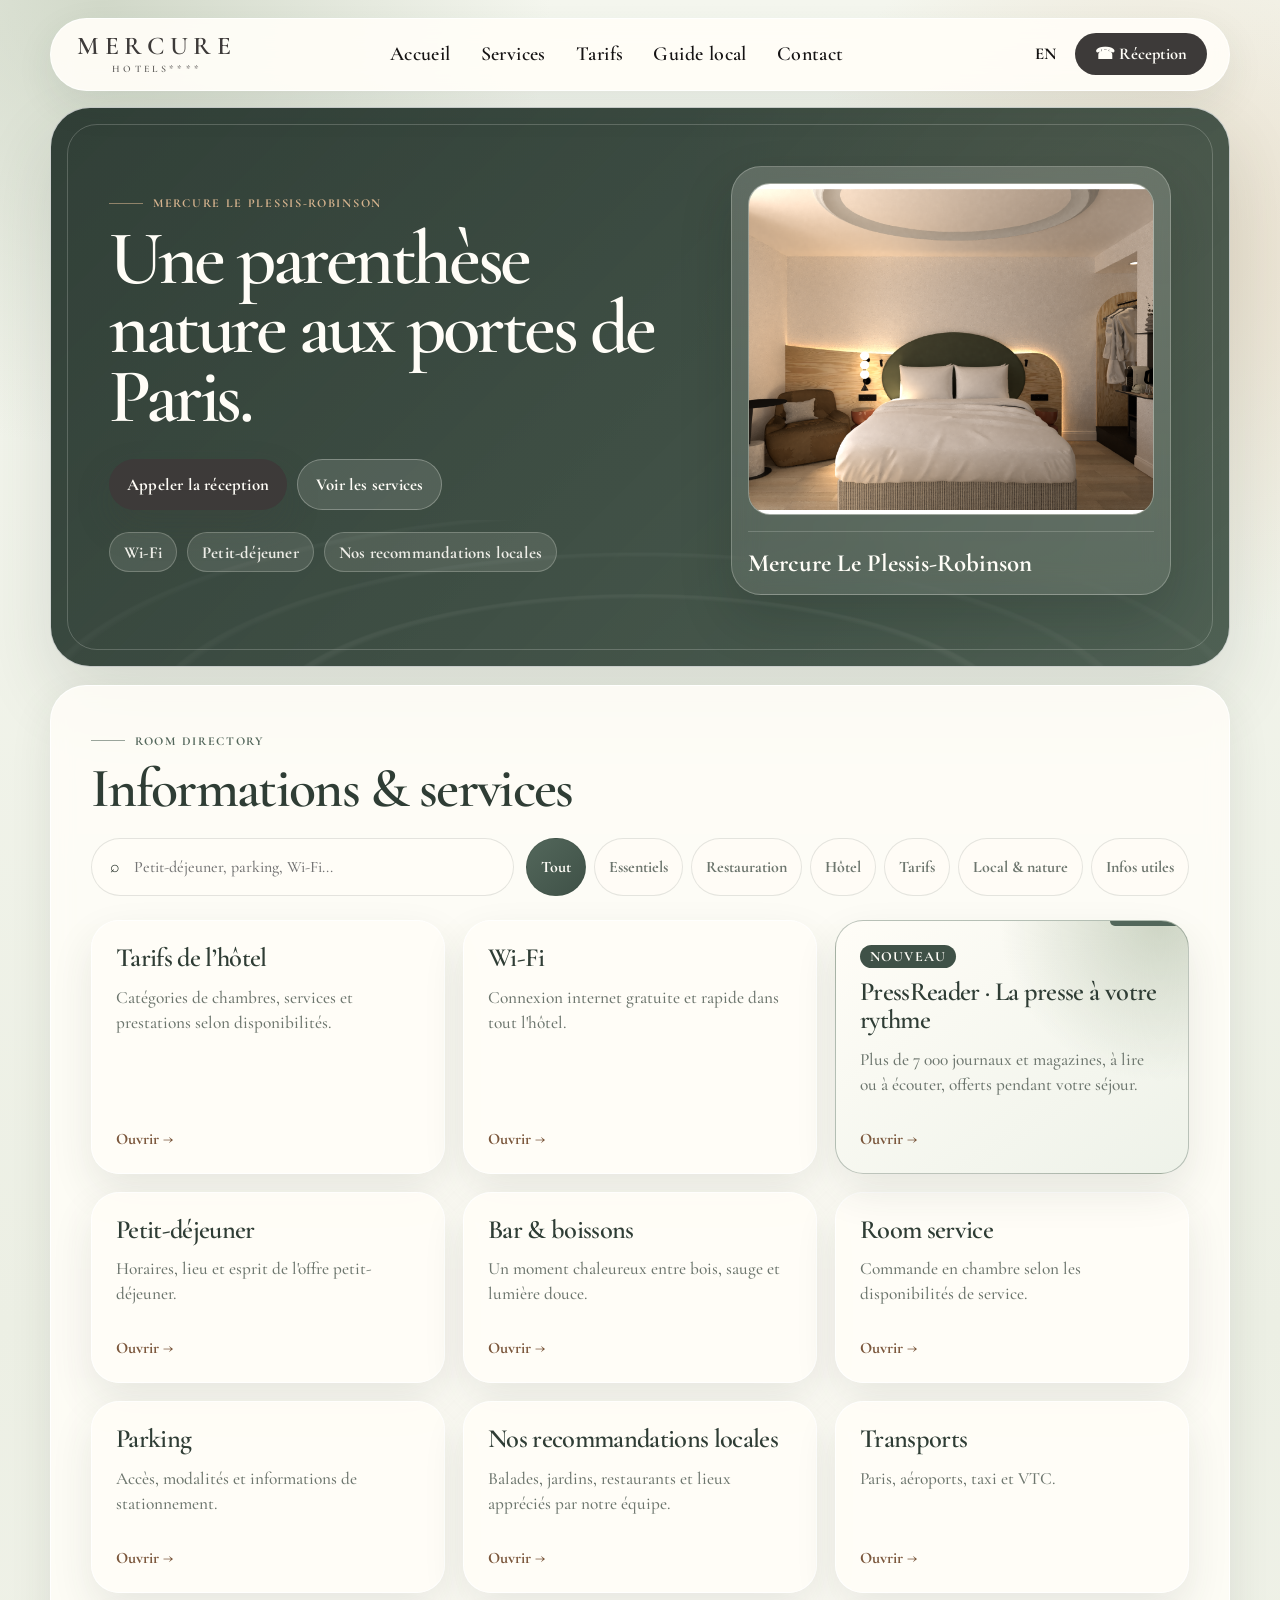
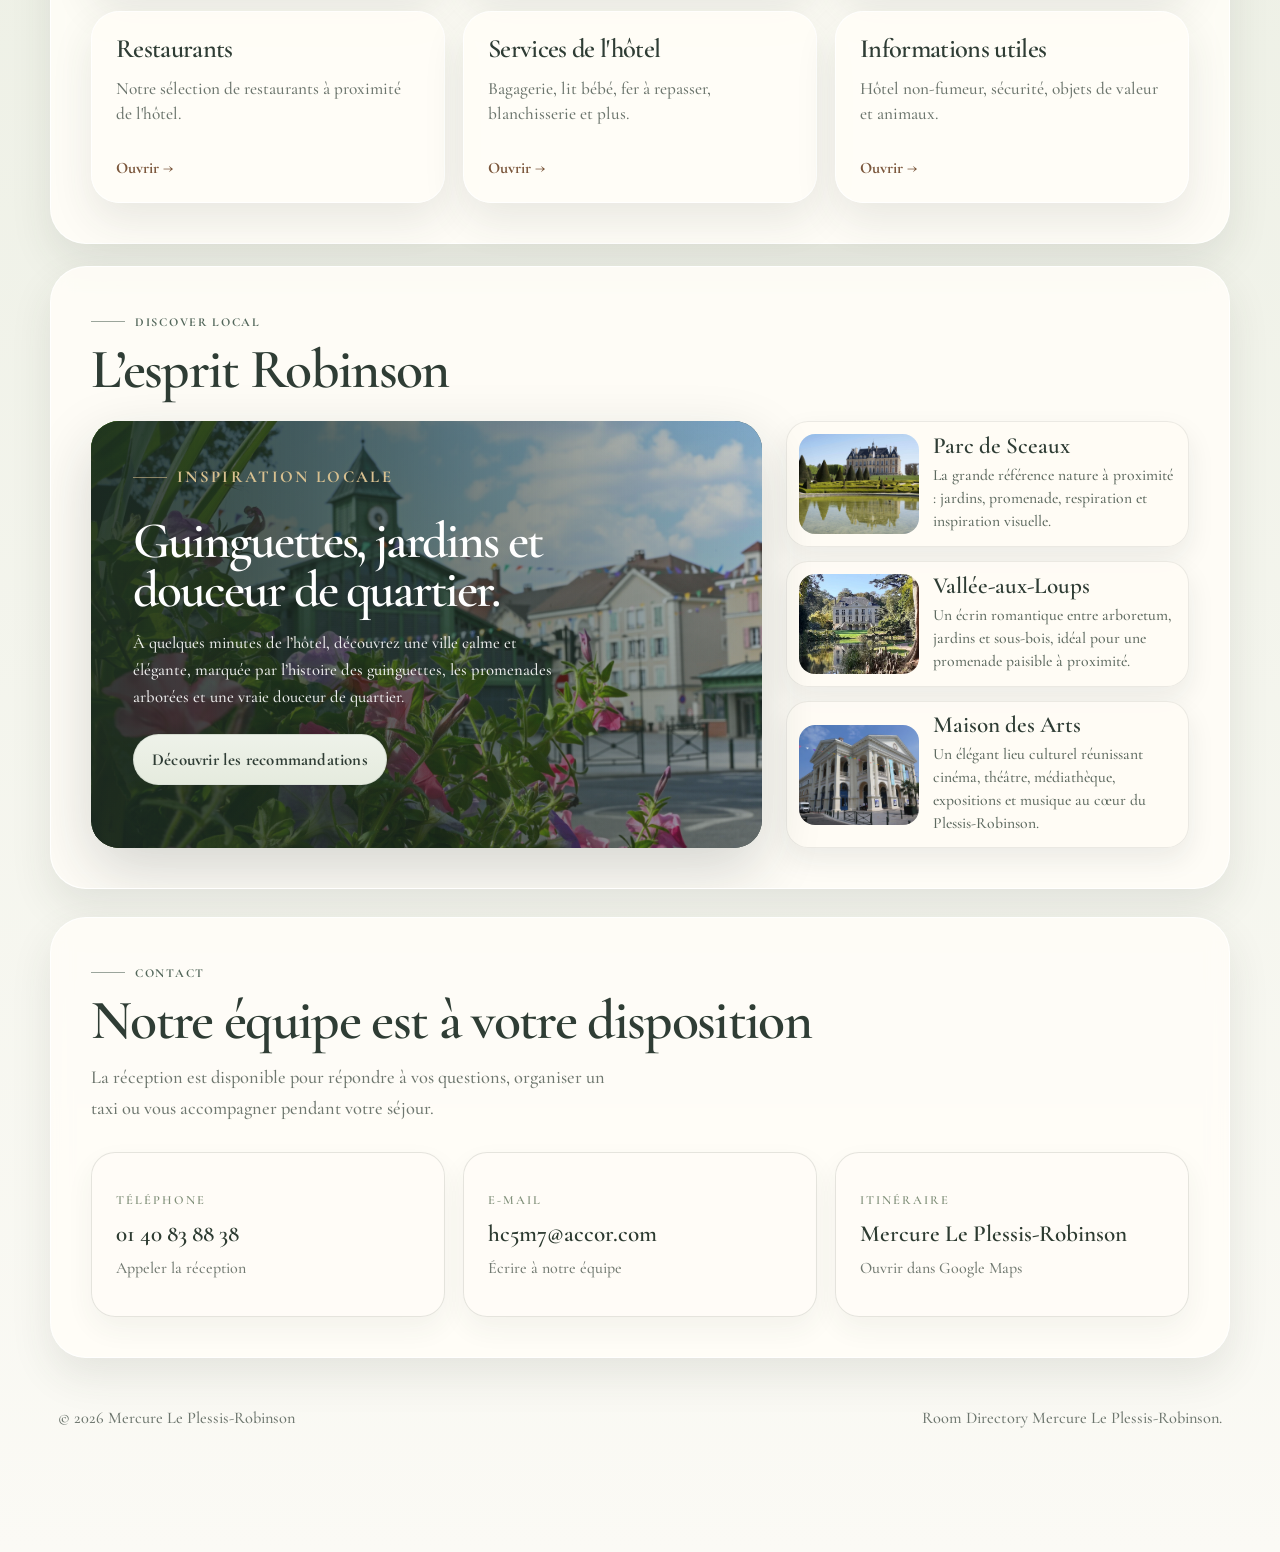
==== commit 09f2c3ed: "Enhance PressReader service presentation # Conflicts: #	hotel.json #	script.js" ====
--- a/index.html
+++ b/index.html
@@ -46,7 +46,7 @@
   <!-- FEUILLE DE STYLE -->
   <link
     rel="stylesheet"
-    href="styles.css"
+    href="styles.css?v=20260917-1"
   >
 
 </head>
@@ -888,7 +888,7 @@
        JAVASCRIPT
        ======================================================= -->
 
-  <script src="script.js"></script>
+  <script src="script.js?v=20260917-1"></script>
 
 
 </body>
--- a/styles.css
+++ b/styles.css
@@ -702,6 +702,44 @@
 .service-card:hover {
   transform: translateY(-2px);
   box-shadow: 0 22px 48px rgba(47, 61, 53, 0.13);
+}
+
+.service-card--featured {
+  position: relative;
+  overflow: hidden;
+
+  border-color: rgba(83, 103, 91, 0.38);
+  background:
+    radial-gradient(circle at 92% 0%, rgba(184, 195, 174, 0.66), transparent 10rem),
+    linear-gradient(145deg, #fffdf7 0%, #eef2e9 100%);
+}
+
+.service-card--featured::after {
+  content: "";
+  position: absolute;
+  top: 0;
+  right: 0;
+  width: 78px;
+  height: 5px;
+  border-radius: 0 28px 0 999px;
+  background: var(--sage-700);
+}
+
+.service-card-badge {
+  display: inline-flex;
+  margin: 0 0 11px;
+  padding: 5px 10px 4px;
+
+  color: var(--cream);
+  font-family: var(--font-display);
+  font-size: 0.88rem;
+  font-weight: 700;
+  letter-spacing: 0.08em;
+  line-height: 1;
+  text-transform: uppercase;
+
+  border-radius: 999px;
+  background: var(--sage-800);
 }
 
 .service-card h3 {
@@ -1249,6 +1287,154 @@
   margin: 8px 0;
 }
 
+.rate-intro {
+  margin: 0 0 20px !important;
+  color: var(--text-soft);
+}
+
+.rate-table-wrap {
+  overflow-x: auto;
+  border: 1px solid var(--line);
+  border-radius: 18px;
+  background: var(--cream);
+}
+
+.rate-table {
+  width: 100%;
+  border-collapse: collapse;
+  font-size: 1rem;
+  line-height: 1.45;
+}
+
+.rate-table th,
+.rate-table td {
+  padding: 15px 16px;
+  text-align: left;
+  vertical-align: top;
+  border-bottom: 1px solid var(--line);
+}
+
+.rate-table thead th {
+  color: var(--cream);
+  background: var(--sage-900);
+  font-size: 0.84rem;
+  font-weight: 700;
+  letter-spacing: 0.08em;
+  text-transform: uppercase;
+}
+
+.rate-table tbody tr:last-child th,
+.rate-table tbody tr:last-child td {
+  border-bottom: 0;
+}
+
+.rate-table tbody tr:nth-child(even) {
+  background: var(--sage-100);
+}
+
+.rate-table tbody th {
+  width: 27%;
+  color: var(--sage-900);
+  font-size: 1.12rem;
+  font-weight: 700;
+}
+
+.rate-table .rate-price {
+  width: 24%;
+  color: var(--wood-900);
+  font-size: 1.08rem;
+  font-weight: 700;
+  white-space: nowrap;
+}
+
+.rate-table .rate-rooms {
+  color: var(--text-soft);
+  font-size: 0.94rem;
+}
+
+.rate-services {
+  margin-top: 26px;
+}
+
+.rate-services h3 {
+  margin-bottom: 12px;
+}
+
+.rate-service-table {
+  overflow: hidden;
+  border: 1px solid var(--line);
+  border-radius: 18px;
+  background: var(--cream);
+}
+
+.rate-service-table tbody th {
+  width: auto;
+}
+
+.rate-service-table .rate-price {
+  width: 42%;
+  text-align: right;
+}
+
+@media (max-width: 620px) {
+  .rate-table-wrap {
+    overflow: visible;
+  }
+
+  .rate-table,
+  .rate-table tbody,
+  .rate-table tr,
+  .rate-table th,
+  .rate-table td {
+    display: block;
+    width: 100%;
+  }
+
+  .rate-table thead {
+    display: none;
+  }
+
+  .rate-table tbody tr {
+    padding: 15px 16px;
+    border-bottom: 1px solid var(--line);
+  }
+
+  .rate-table tbody tr:last-child {
+    border-bottom: 0;
+  }
+
+  .rate-table th,
+  .rate-table td {
+    padding: 0;
+    border: 0;
+  }
+
+  .rate-table td {
+    margin-top: 8px;
+  }
+
+  .rate-table [data-label]::before {
+    content: attr(data-label) " · ";
+    color: var(--text-soft);
+    font-size: 0.8rem;
+    font-weight: 700;
+    letter-spacing: 0.06em;
+    text-transform: uppercase;
+  }
+
+  .rate-table tbody th {
+    font-size: 1.15rem;
+  }
+
+  .rate-table .rate-price {
+    white-space: normal;
+  }
+
+  .rate-service-table .rate-price {
+    text-align: left;
+  }
+}
+
 .service-modal-actions {
   display: flex;
   flex-wrap: wrap;
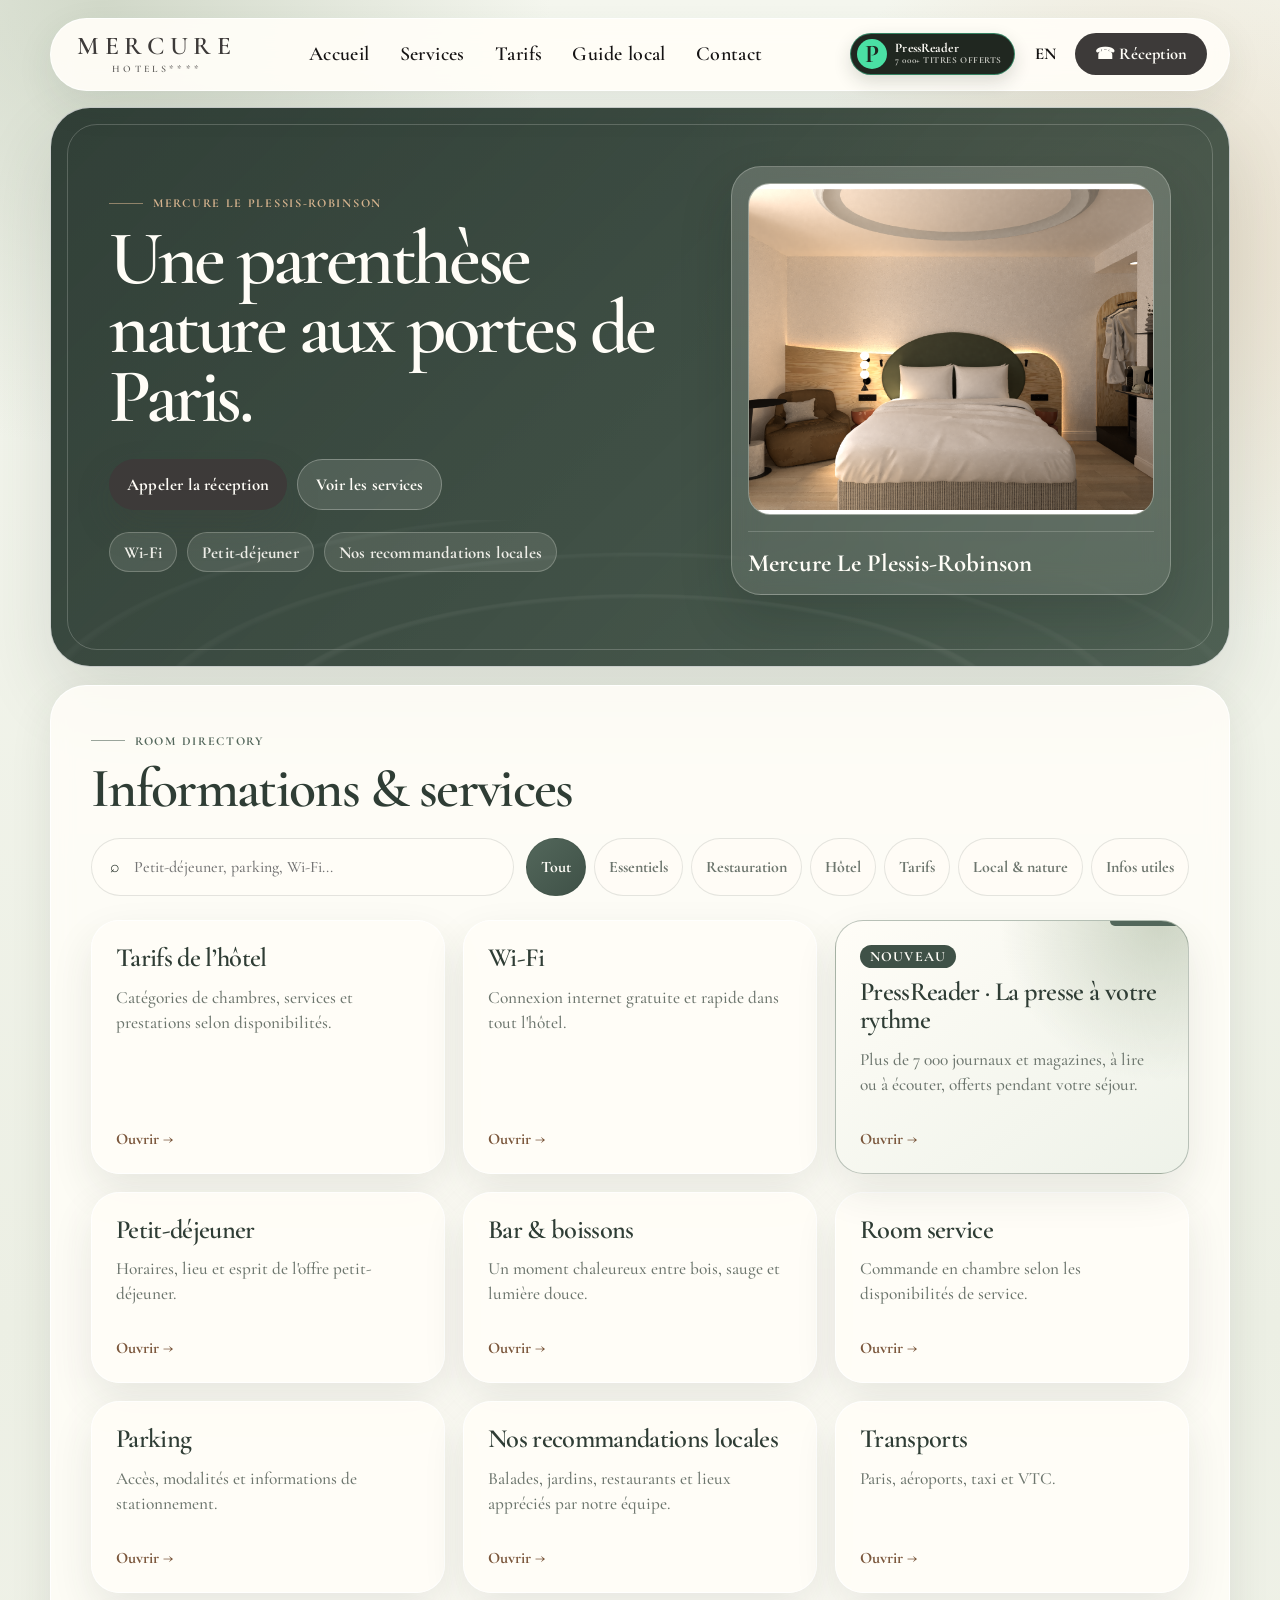
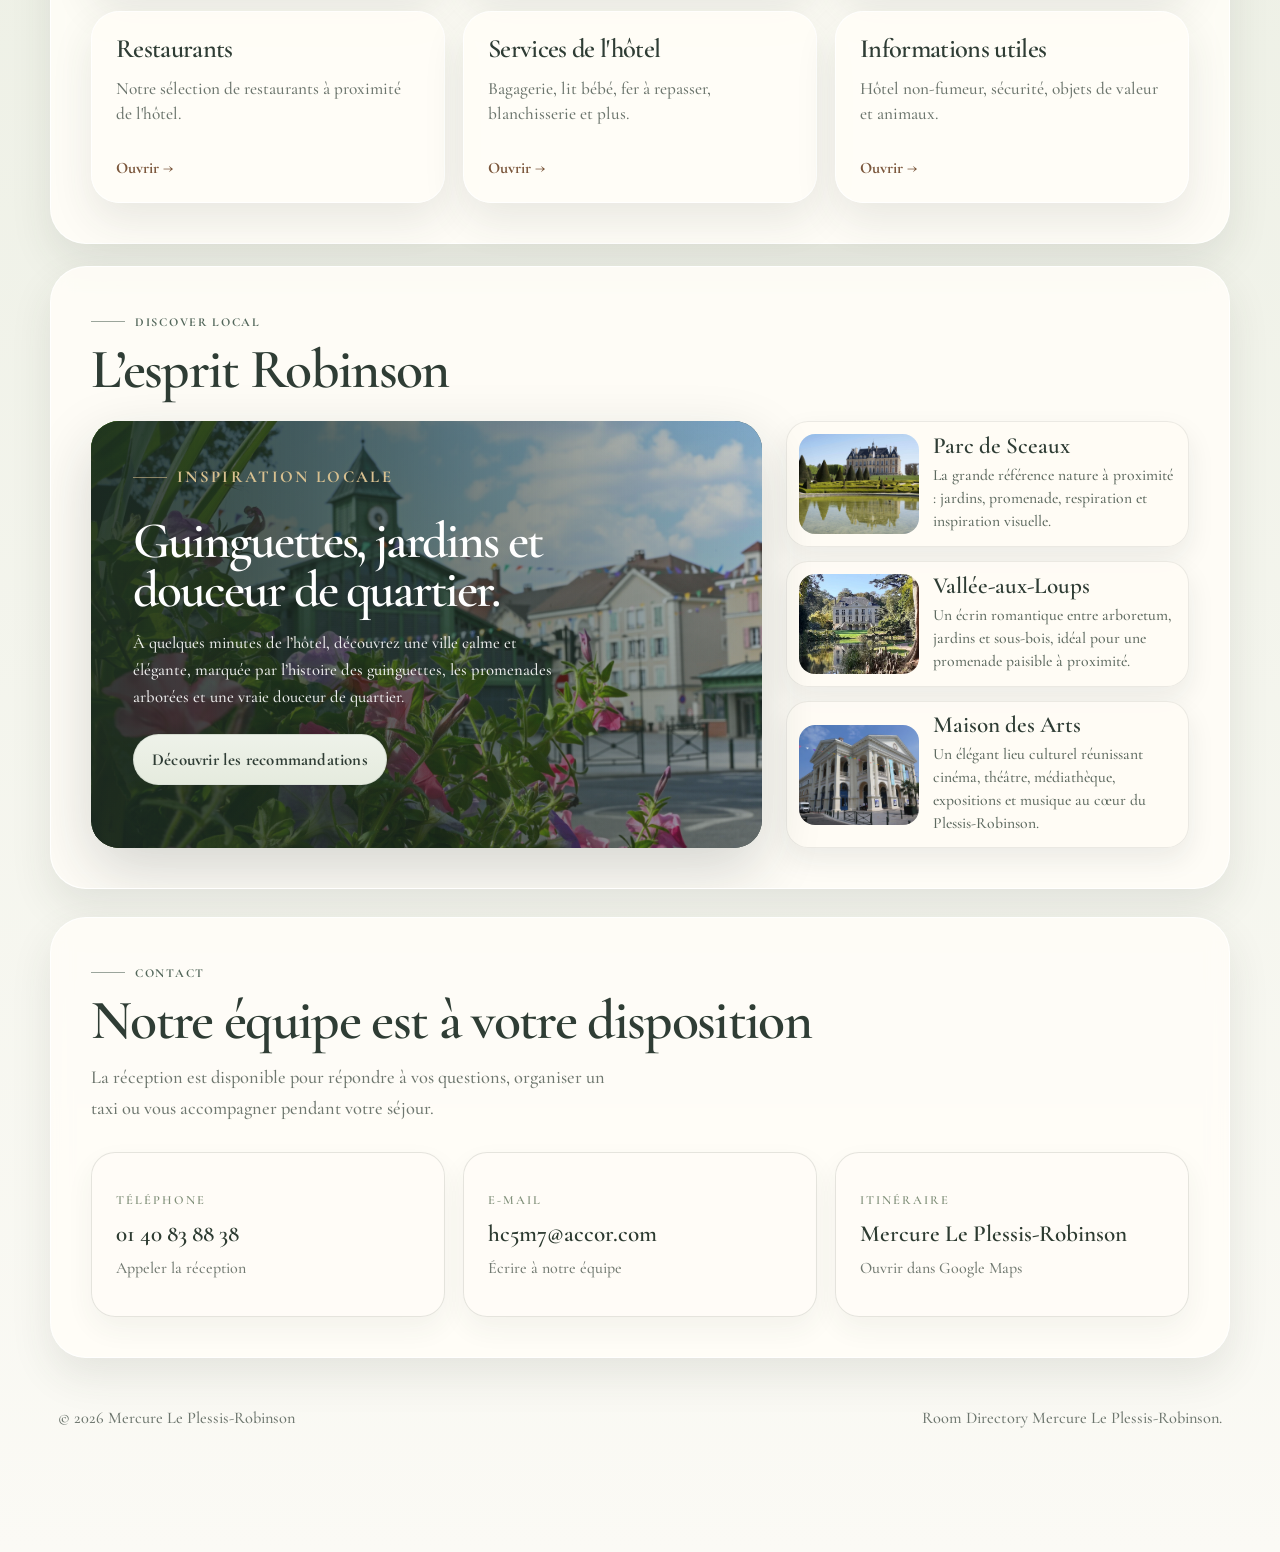
==== commit 5cad9aab: "Add prominent PressReader header link" ====
--- a/index.html
+++ b/index.html
@@ -46,7 +46,7 @@
   <!-- FEUILLE DE STYLE -->
   <link
     rel="stylesheet"
-    href="styles.css?v=20260917-1"
+    href="styles.css?v=20260917-2"
   >
 
 </head>
@@ -142,6 +142,38 @@
 
       <!-- ACTIONS HAUT DROITE -->
       <div class="top-actions">
+
+
+        <!-- ACCÈS DIRECT PRESSREADER -->
+        <a
+          class="pressreader-header-link"
+          href="https://www.pressreader.com/"
+          target="_blank"
+          rel="noopener noreferrer"
+          aria-label="Ouvrir PressReader — journaux et magazines offerts"
+        >
+
+          <span
+            class="pressreader-header-mark"
+            aria-hidden="true"
+          >
+            P
+          </span>
+
+
+          <span class="pressreader-header-copy">
+
+            <strong>
+              PressReader
+            </strong>
+
+            <small>
+              7 000+ titres offerts
+            </small>
+
+          </span>
+
+        </a>
 
 
         <!-- LANGUE -->
@@ -888,7 +920,7 @@
        JAVASCRIPT
        ======================================================= -->
 
-  <script src="script.js?v=20260917-1"></script>
+  <script src="script.js?v=20260917-2"></script>
 
 
 </body>
--- a/styles.css
+++ b/styles.css
@@ -200,11 +200,73 @@
 }
 
 .top-actions {
-  min-width: 210px;
+  min-width: 372px;
   display: flex;
   justify-content: flex-end;
   align-items: center;
   gap: 9px;
+}
+
+.pressreader-header-link {
+  min-height: 42px;
+  display: inline-flex;
+  align-items: center;
+  gap: 8px;
+  padding: 5px 12px 5px 6px;
+
+  color: #fffdf7;
+  border: 1px solid rgba(74, 224, 166, 0.50);
+  border-radius: 999px;
+  background: #202720;
+  box-shadow: 0 7px 18px rgba(31, 42, 33, 0.16);
+
+  transition:
+    transform 0.18s ease,
+    box-shadow 0.18s ease,
+    background 0.18s ease;
+}
+
+.pressreader-header-link:hover {
+  color: #fffdf7;
+  background: #2b362b;
+  box-shadow: 0 10px 24px rgba(31, 42, 33, 0.22);
+  transform: translateY(-1px);
+}
+
+.pressreader-header-mark {
+  width: 30px;
+  height: 30px;
+  display: grid;
+  place-items: center;
+
+  color: #202720;
+  font-family: var(--font-display);
+  font-size: 1.6rem;
+  font-weight: 700;
+  line-height: 1;
+
+  border-radius: 50%;
+  background: #4ae0a4;
+}
+
+.pressreader-header-copy {
+  display: grid;
+  gap: 1px;
+  line-height: 1;
+}
+
+.pressreader-header-copy strong {
+  font-size: 0.82rem;
+  font-weight: 700;
+  letter-spacing: 0.01em;
+}
+
+.pressreader-header-copy small {
+  color: rgba(255, 253, 247, 0.74);
+  font-size: 0.58rem;
+  font-weight: 700;
+  letter-spacing: 0.06em;
+  text-transform: uppercase;
 }
 
 .pill,
@@ -1674,6 +1736,17 @@
     font-size: 0;
   }
 
+  .pressreader-header-link {
+    width: 42px;
+    min-width: 42px;
+    justify-content: center;
+    padding: 5px;
+  }
+
+  .pressreader-header-copy {
+    display: none;
+  }
+
   .pill::before {
     content: "☎";
     font-size: 1rem;
